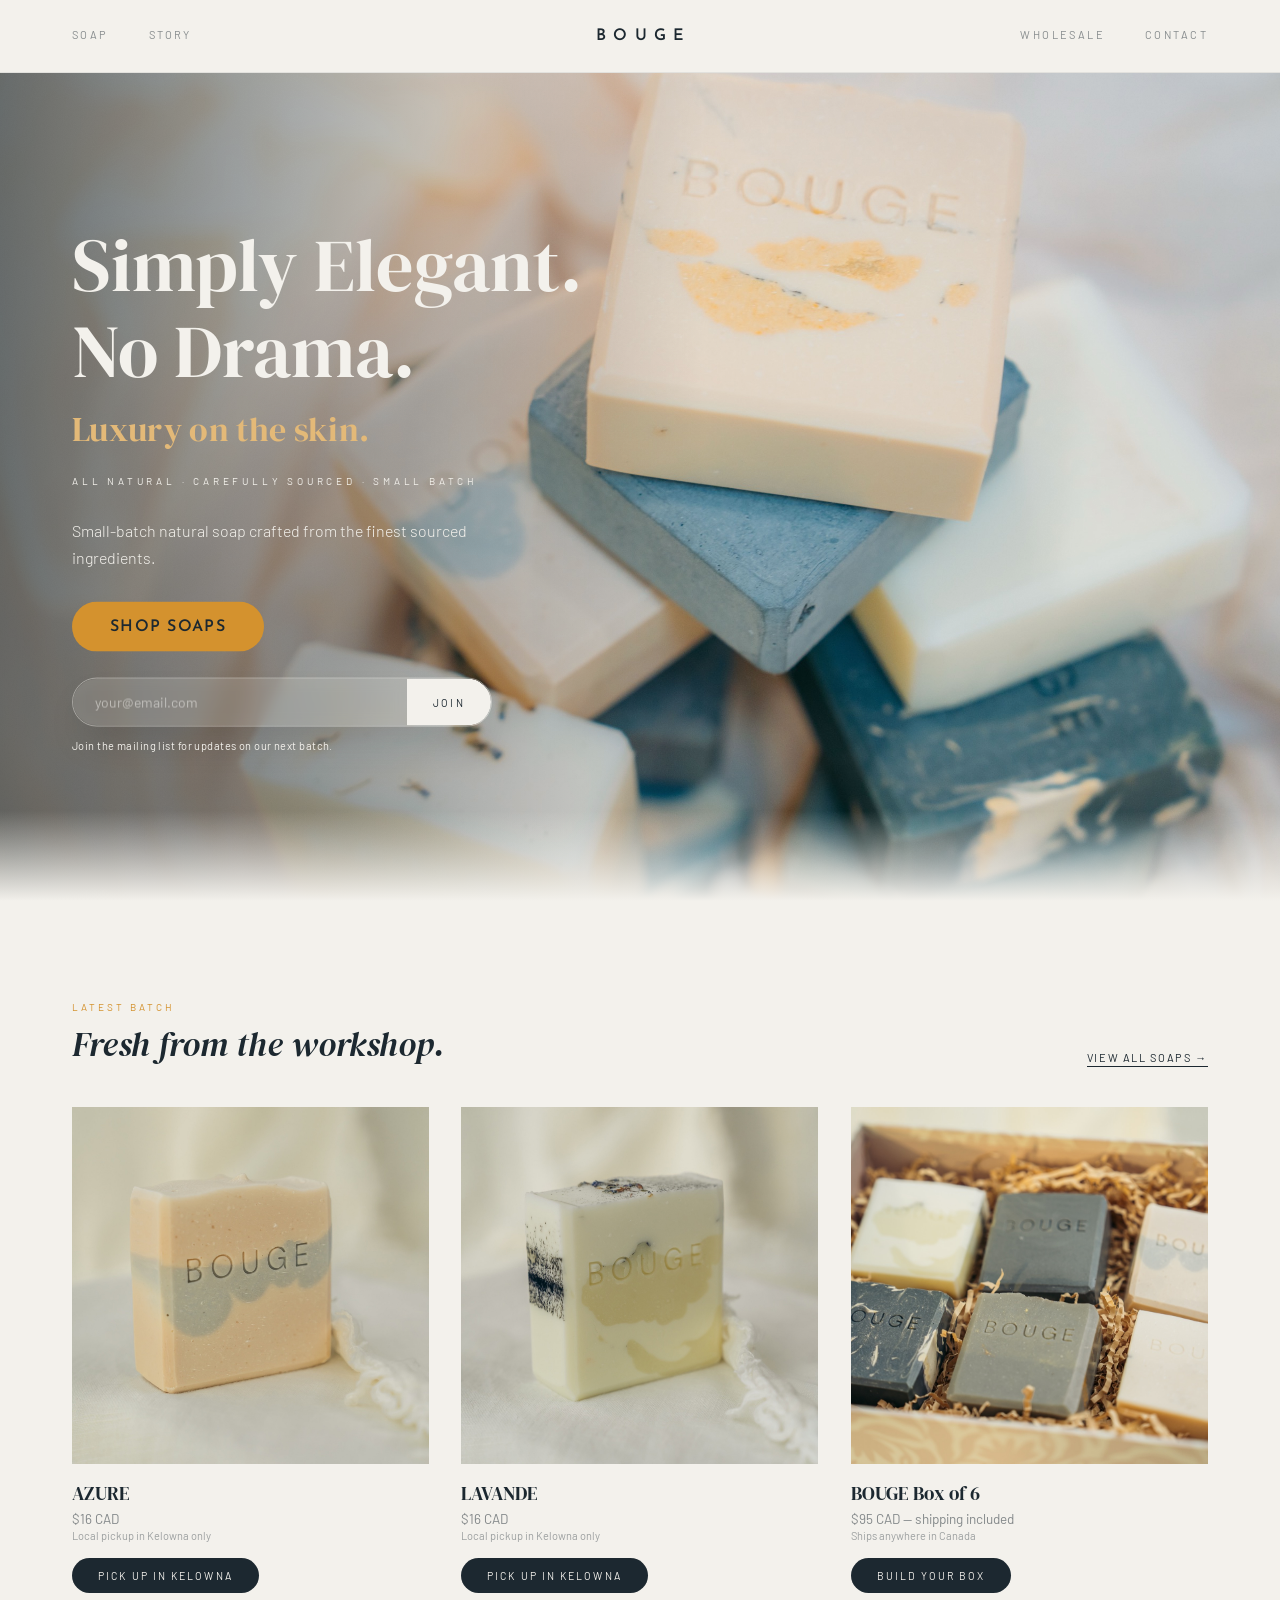
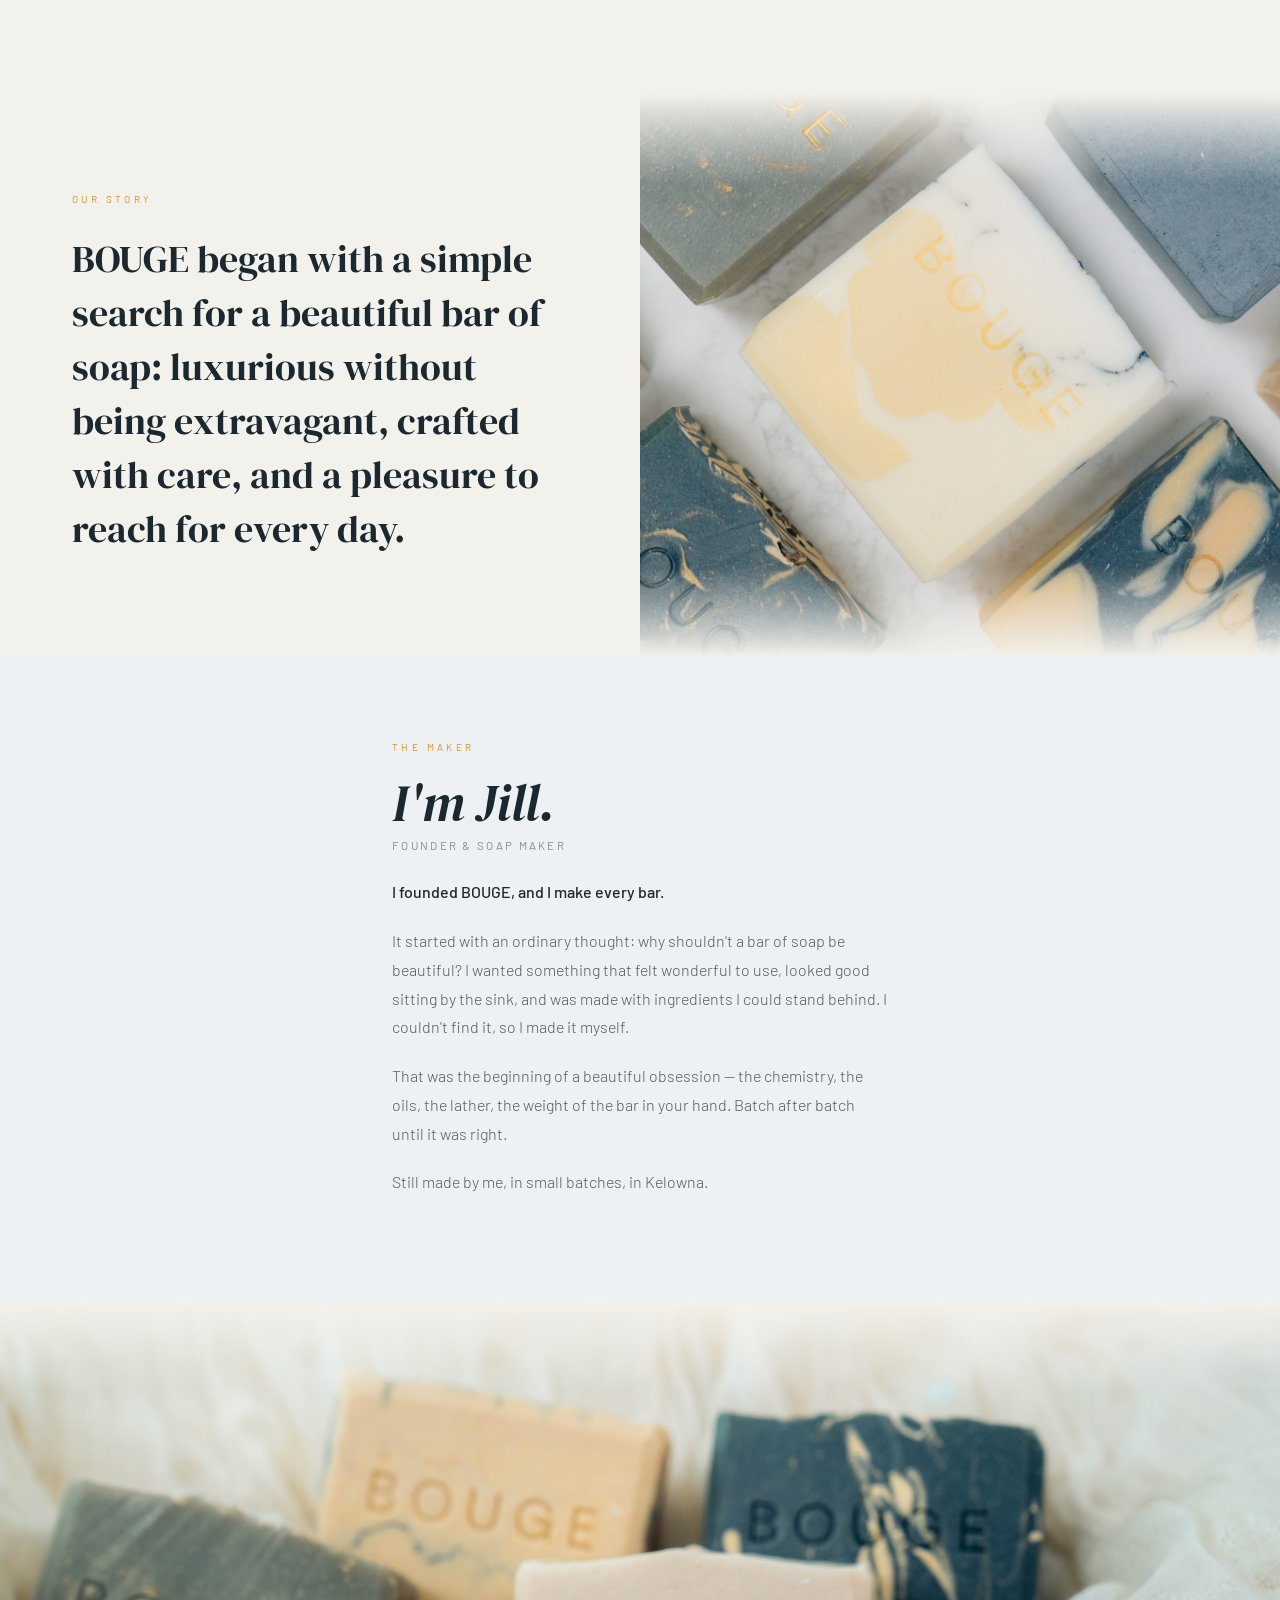
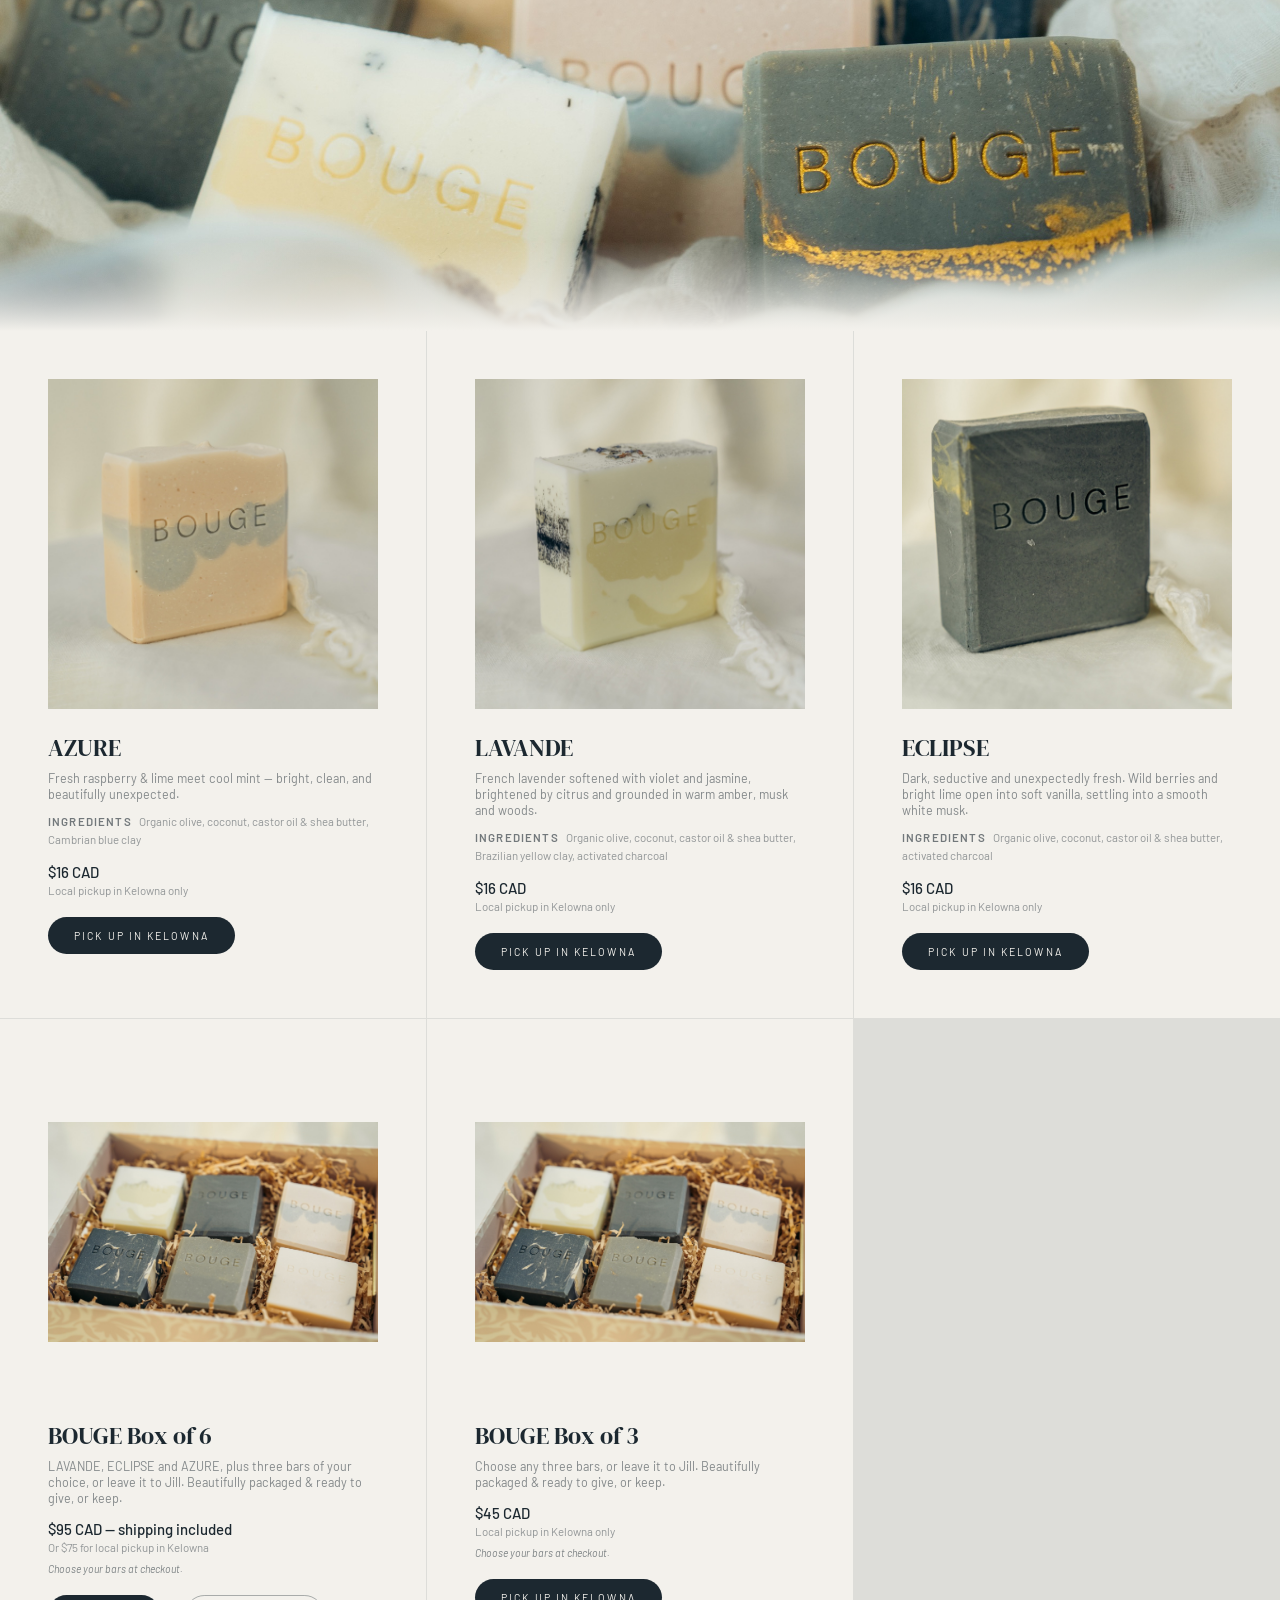
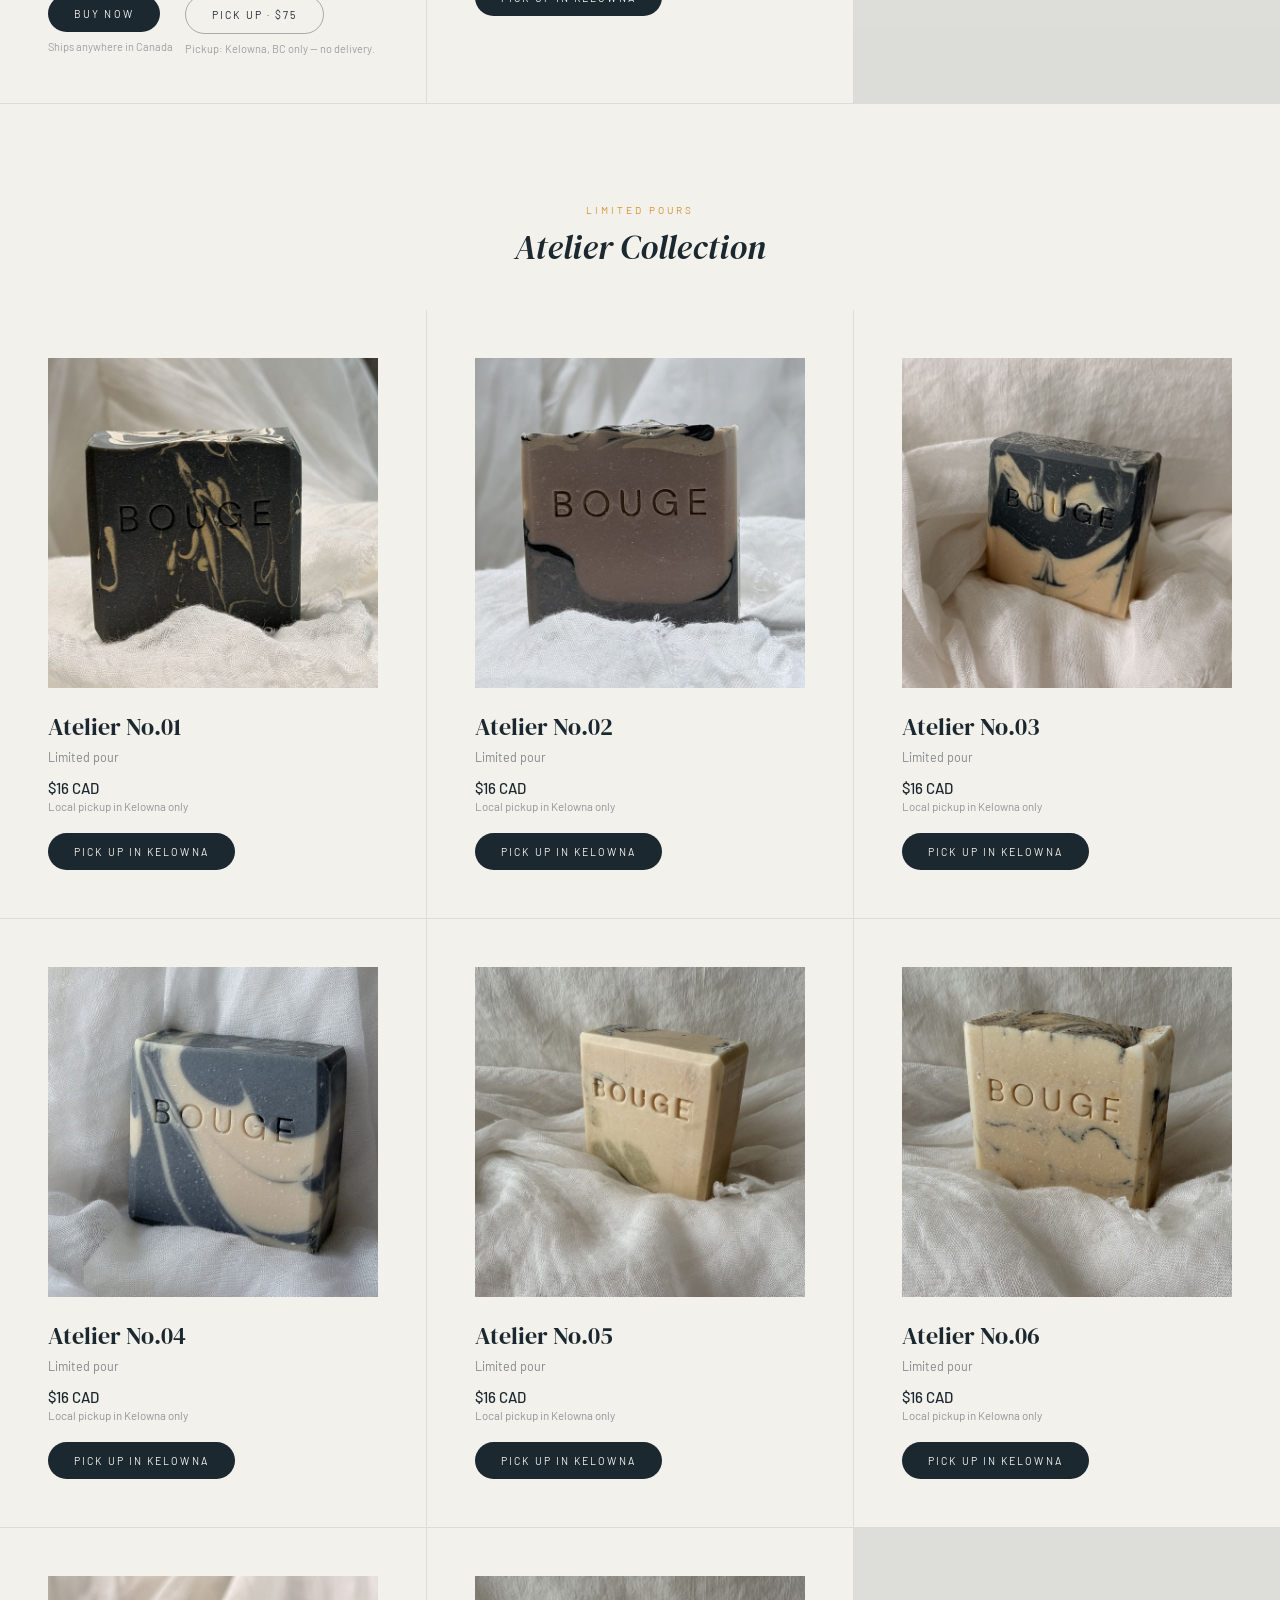
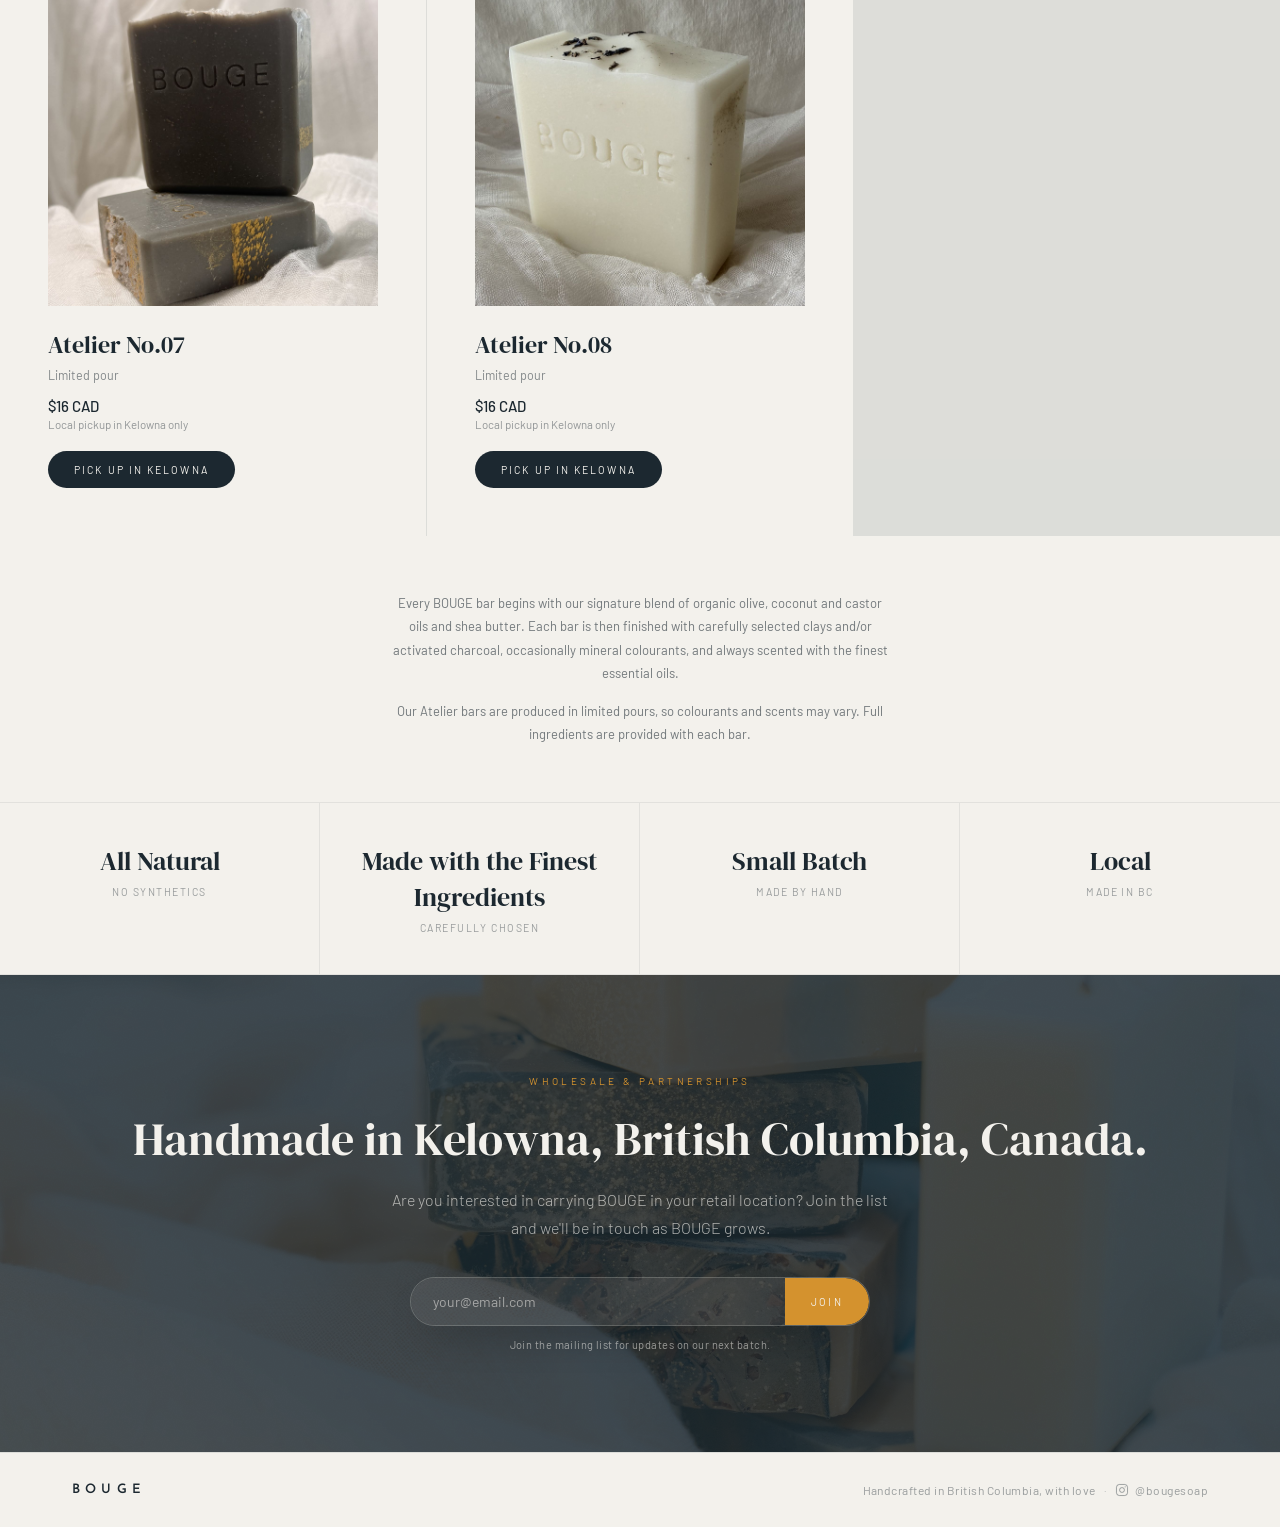
==== index.html @ 7d2962fa "Jill's founder story rewrite and Our story opener trim Founder section uses Jill's shorter copy with" ====
<!DOCTYPE html>
<html lang="en">
<head>
<meta charset="UTF-8">
<meta name="viewport" content="width=device-width, initial-scale=1">

<!-- Google tag (gtag.js) -->
<script async src="https://www.googletagmanager.com/gtag/js?id=G-2FXX45VFE0"></script>
<script>
  window.dataLayer = window.dataLayer || [];
  function gtag(){dataLayer.push(arguments);}
  gtag('js', new Date());

  gtag('config', 'G-2FXX45VFE0');
</script>

<title>BOUGE — Simply Elegant. No Drama.</title>
<meta name="description" content="Luxury on the skin. Small-batch natural soap crafted from the finest sourced ingredients.">

<meta property="og:type" content="website">
<meta property="og:site_name" content="BOUGE">
<meta property="og:url" content="https://bouge.xyz/">
<meta property="og:title" content="BOUGE — Simply Elegant. No Drama.">
<meta property="og:description" content="Luxury on the skin. Small-batch natural soap crafted from the finest sourced ingredients.">
<meta property="og:image" content="https://bouge.xyz/assets/images/hero.jpg">

<meta name="twitter:card" content="summary_large_image">
<meta name="twitter:title" content="BOUGE — Simply Elegant. No Drama.">
<meta name="twitter:description" content="Luxury on the skin. Small-batch natural soap crafted from the finest sourced ingredients.">
<meta name="twitter:image" content="https://bouge.xyz/assets/images/hero.jpg">

<link rel="preconnect" href="https://fonts.googleapis.com">
<link rel="preconnect" href="https://fonts.gstatic.com" crossorigin>
<link href="https://fonts.googleapis.com/css2?family=Josefin+Sans:wght@300;400;600&family=DM+Serif+Display:ital@0;1&family=Barlow:wght@300;400;500;600&display=swap" rel="stylesheet">

<link rel="stylesheet" href="styles/style.css">
</head>
<body>

<!-- In-app browser notice (Instagram/Facebook) — shown via JS only when detected -->
<div class="iab-banner" id="iabBanner" hidden>
  <p class="iab-banner__text">Heads up — tap <strong>&bull;&bull;&bull;</strong> above and choose <strong>"Open in Browser"</strong> for the smoothest experience.</p>
  <button class="iab-banner__dismiss" id="iabBannerDismiss" aria-label="Dismiss">&times;</button>
</div>

<!-- NAV -->
<nav class="nav">
  <div class="nav__links nav__links--left">
    <a href="#soap">Soap</a>
    <a href="#story">Story</a>
  </div>
  <div class="nav__wordmark">BOUGE</div>
  <div class="nav__links nav__links--right">
    <a href="#wholesale">Wholesale</a>
    <a href="#contact">Contact</a>
  </div>
</nav>

<!-- HERO -->
<div class="hero fade-edge fade-edge--bottom">
  <img class="hero__img" src="assets/images/hero.jpg" alt="BOUGE soaps arranged on white fabric">
  <div class="hero__overlay"></div>
  <div class="hero__content">
    <h1 class="hero__headline">Simply Elegant.<br>No Drama.</h1>
    <div class="hero__tagline">Luxury on the skin.</div>
    <div class="hero__label">All natural &middot; Carefully sourced &middot; Small batch</div>
    <p class="hero__body">Small-batch natural soap crafted from the finest sourced ingredients.</p>

    <a class="hero__buy" href="#soap">Shop Soaps</a>

    <form class="signup-form" novalidate>
      <input class="signup-form__input" type="email" name="email" placeholder="your@email.com" required aria-label="Email address">
      <input class="signup-form__hp" type="text" name="website" tabindex="-1" autocomplete="off" aria-hidden="true">
      <button class="signup-form__button" type="submit">Join</button>
    </form>
    <div class="signup-form__note">Join the mailing list for updates on our next batch.</div>
    <div class="signup-form__error">Something went wrong — please try again.</div>
  </div>
</div>

<!-- LATEST BATCH — conversion-focused teaser right after the hero: AZURE, LAVANDE, and the box, one-click buy, links to the full grid below for anyone browsing before buying. -->
<div class="latest-batch">
  <div class="latest-batch__header reveal">
    <div>
      <div class="latest-batch__label">Latest batch</div>
      <h2 class="latest-batch__heading">Fresh from the workshop.</h2>
    </div>
    <a class="latest-batch__view-all" href="#soap">View all soaps &rarr;</a>
  </div>
  <div class="latest-batch__grid">
    <div class="latest-batch__card reveal">
      <img class="latest-batch__img" src="assets/images/product-azure.jpg" alt="BOUGE AZURE soap bar, peach tone with a grey wave detail">
      <div class="latest-batch__name">AZURE</div>
      <div class="latest-batch__price">$16 CAD</div>
      <div class="latest-batch__shipping-note">Local pickup in Kelowna only</div>
      <div class="latest-batch__actions">
        <div class="latest-batch__action-col">
          <a class="latest-batch__buy" href="https://buy.stripe.com/14AfZi8QMbPQ9flfAm1RC0b">Pick Up in Kelowna</a>
        </div>
      </div>
    </div>
    <div class="latest-batch__card reveal reveal--delay-1">
      <img class="latest-batch__img" src="assets/images/product-lavande.jpg" alt="BOUGE LAVANDE soap bar, ivory with dried lavender detail">
      <div class="latest-batch__name">LAVANDE</div>
      <div class="latest-batch__price">$16 CAD</div>
      <div class="latest-batch__shipping-note">Local pickup in Kelowna only</div>
      <div class="latest-batch__actions">
        <div class="latest-batch__action-col">
          <a class="latest-batch__buy" href="https://buy.stripe.com/dRm5kEd728DE9fl1Jw1RC0c">Pick Up in Kelowna</a>
        </div>
      </div>
    </div>
    <div class="latest-batch__card reveal reveal--delay-2">
      <img class="latest-batch__img" src="assets/images/product-bulk-box.jpg" alt="Box of six BOUGE soap bars, packed in kraft paper filler">
      <div class="latest-batch__name">BOUGE Box of 6</div>
      <div class="latest-batch__price">$95 CAD &mdash; shipping included</div>
      <div class="latest-batch__shipping-note">Ships anywhere in Canada</div>
      <a class="latest-batch__buy" href="#bouge-box">Build Your Box</a>
    </div>
  </div>
</div>

<!-- STORY QUOTE -->
<div class="story" id="story">
  <div class="story__text reveal">
    <div class="story__label">Our story</div>
    <p class="story__quote">BOUGE began with a simple search for a beautiful bar of soap: luxurious without being extravagant, crafted with care, and a pleasure to reach for every day.</p>
  </div>
  <div class="story__media reveal reveal--delay-1 fade-edge fade-edge--top fade-edge--bottom">
    <img src="assets/images/story.jpg" alt="BOUGE soaps">
  </div>
</div>

<!-- FOUNDER SECTION -->
<div class="founder">
  <!-- Photo/video column intentionally removed until Jill's portrait is ready — see CLAUDE.md "Founder section" note before re-adding .founder__media -->
  <div class="founder__text reveal">
    <div class="founder__label">The maker</div>
    <h2 class="founder__heading">I'm Jill.</h2>
    <div class="founder__subtitle">Founder &amp; soap maker</div>
    <p class="founder__paragraph founder__paragraph--lead">I founded BOUGE, and I make every bar.</p>
    <p class="founder__paragraph">It started with an ordinary thought: why shouldn't a bar of soap be beautiful? I wanted something that felt wonderful to use, looked good sitting by the sink, and was made with ingredients I could stand behind. I couldn't find it, so I made it myself.</p>
    <p class="founder__paragraph">That was the beginning of a beautiful obsession &mdash; the chemistry, the oils, the lather, the weight of the bar in your hand. Batch after batch until it was right.</p>
    <p class="founder__paragraph">Still made by me, in small batches, in Kelowna.</p>
  </div>
</div>

<!-- IMAGE BREAK -->
<div class="image-break reveal fade-edge fade-edge--top fade-edge--bottom">
  <img src="assets/images/image-break.jpg" alt="BOUGE soap stack">
</div>

<!-- PRODUCT GRID — live, real Stripe Payment Links wired to every Buy Now button. AZURE, LAVANDE, ECLIPSE, and BOUGE Boxes (3-pack/6-pack). See CLAUDE.md for Stripe object IDs and full history. -->
<div class="products" id="soap">

  <!-- AZURE — peach/tan bar with grey wave detail, real name + description from Jill. -->
  <div class="product-card reveal">
    <div class="product-card__media">
      <img class="product-card__img" src="assets/images/product-azure.jpg" alt="BOUGE AZURE soap bar, peach tone with a grey wave detail">
    </div>
    <div class="product-card__name">AZURE</div>
    <div class="product-card__subtitle">Fresh raspberry &amp; lime meet cool mint &mdash; bright, clean, and beautifully unexpected.</div>
    <div class="product-card__ingredients"><span class="product-card__ingredients-label">Ingredients</span> Organic olive, coconut, castor oil &amp; shea butter, Cambrian blue clay</div>
    <div class="product-card__price">$16 CAD</div>
    <div class="product-card__shipping-note">Local pickup in Kelowna only</div>
    <div class="product-card__actions">
      <div class="product-card__action-col">
        <a class="product-card__buy" href="https://buy.stripe.com/14AfZi8QMbPQ9flfAm1RC0b">Pick Up in Kelowna</a>
      </div>
    </div>
  </div>

  <!-- LAVANDE — ivory bar with dried lavender top, real name + description from Jill. -->
  <div class="product-card reveal reveal--delay-3">
    <div class="product-card__media">
      <img class="product-card__img" src="assets/images/product-lavande.jpg" alt="BOUGE LAVANDE soap bar, ivory with dried lavender detail">
    </div>
    <div class="product-card__name">LAVANDE</div>
    <div class="product-card__subtitle">French lavender softened with violet and jasmine, brightened by citrus and grounded in warm amber, musk and woods.</div>
    <div class="product-card__ingredients"><span class="product-card__ingredients-label">Ingredients</span> Organic olive, coconut, castor oil &amp; shea butter, Brazilian yellow clay, activated charcoal</div>
    <div class="product-card__price">$16 CAD</div>
    <div class="product-card__shipping-note">Local pickup in Kelowna only</div>
    <div class="product-card__actions">
      <div class="product-card__action-col">
        <a class="product-card__buy" href="https://buy.stripe.com/dRm5kEd728DE9fl1Jw1RC0c">Pick Up in Kelowna</a>
      </div>
    </div>
  </div>

  <!-- ECLIPSE — dark charcoal bar with gold detail, real name + description from Jill. -->
  <div class="product-card reveal">
    <div class="product-card__media">
      <img class="product-card__img" src="assets/images/product-eclipse.jpg" alt="BOUGE ECLIPSE soap bar, dark charcoal with gold detail">
    </div>
    <div class="product-card__name">ECLIPSE</div>
    <div class="product-card__subtitle">Dark, seductive and unexpectedly fresh. Wild berries and bright lime open into soft vanilla, settling into a smooth white musk.</div>
    <div class="product-card__ingredients"><span class="product-card__ingredients-label">Ingredients</span> Organic olive, coconut, castor oil &amp; shea butter, activated charcoal</div>
    <div class="product-card__price">$16 CAD</div>
    <div class="product-card__shipping-note">Local pickup in Kelowna only</div>
    <div class="product-card__actions">
      <div class="product-card__action-col">
        <a class="product-card__buy" href="https://buy.stripe.com/7sYfZi6IE7zA2QXfAm1RC0d">Pick Up in Kelowna</a>
      </div>
    </div>
  </div>

  <!-- BOUGE BOX OF 6 — the only shipped product. $95 shipping included / $75 Kelowna pickup. LAVANDE, ECLIPSE, AZURE fixed; buyer picks 3 more (or "Jill's choice") via dropdowns on the Stripe checkout page. -->
  <div class="product-card product-card--bulk reveal" id="bouge-box">
    <div class="product-card__media">
      <img class="product-card__img" src="assets/images/product-bulk-box.jpg" alt="Box of six BOUGE soap bars, packed in kraft paper filler">
    </div>
    <div class="product-card__name">BOUGE Box of 6</div>
    <div class="product-card__subtitle">LAVANDE, ECLIPSE and AZURE, plus three bars of your choice, or leave it to Jill. Beautifully packaged &amp; ready to give, or keep.</div>
    <div class="product-card__price">$95 CAD &mdash; shipping included</div>
    <div class="product-card__shipping-note">Or $75 for local pickup in Kelowna</div>
    <div class="product-card__choose-note">Choose your bars at checkout.</div>
    <div class="product-card__actions">
      <div class="product-card__action-col">
        <a class="product-card__buy" href="https://buy.stripe.com/dRm5kEd72f223V1dse1RC0w" target="_blank" rel="noopener">Buy Now</a>
        <div class="product-card__action-note">Ships anywhere in Canada</div>
      </div>
      <div class="product-card__action-col">
        <a class="product-card__buy product-card__buy--pickup" href="https://buy.stripe.com/7sYbJ29UQbPQ1MT5ZM1RC0x" target="_blank" rel="noopener">Pick Up &middot; $75</a>
        <div class="product-card__action-note">Pickup: Kelowna, BC only — no delivery.</div>
      </div>
    </div>
  </div>

  <!-- BOUGE BOX OF 3 — Kelowna pickup only, $45. Buyer picks 3 bars (or "Jill's choice") on the Stripe checkout page. -->
  <div class="product-card product-card--bulk reveal reveal--delay-3">
    <div class="product-card__media">
      <img class="product-card__img" src="assets/images/product-bulk-box.jpg" alt="BOUGE soap bars packed in a gift box with kraft paper filler">
    </div>
    <div class="product-card__name">BOUGE Box of 3</div>
    <div class="product-card__subtitle">Choose any three bars, or leave it to Jill. Beautifully packaged &amp; ready to give, or keep.</div>
    <div class="product-card__price">$45 CAD</div>
    <div class="product-card__shipping-note">Local pickup in Kelowna only</div>
    <div class="product-card__choose-note">Choose your bars at checkout.</div>
    <div class="product-card__actions">
      <div class="product-card__action-col">
        <a class="product-card__buy" href="https://buy.stripe.com/8x27sM3ws8DEcrx87U1RC0y" target="_blank" rel="noopener">Pick Up in Kelowna</a>
      </div>
    </div>
  </div>

</div>

<!-- ATELIER COLLECTION — limited-pour bars, own section below the core soaps. Photos from Jill (iPhone HEIC), cropped/warmed to match core product shots. -->
<div class="atelier" id="atelier">
  <div class="atelier__header reveal">
    <div class="atelier__label">Limited pours</div>
    <h2 class="atelier__heading">Atelier Collection</h2>
  </div>
</div>
<div class="products products--atelier">
  <!-- ATELIER No.01 — photo IMG_8102 from Jill. Live Stripe Payment Links (see CLAUDE.md for IDs). -->
  <div class="product-card reveal">
    <div class="product-card__media">
      <img class="product-card__img" src="assets/images/product-atelier-01.jpg" alt="BOUGE Atelier No.01 soap, charcoal bar with gold and cream swirls" loading="lazy">
    </div>
    <div class="product-card__name">Atelier No.01</div>
    <div class="product-card__subtitle">Limited pour</div>
    <div class="product-card__price">$16 CAD</div>
    <div class="product-card__shipping-note">Local pickup in Kelowna only</div>
    <div class="product-card__actions">
      <div class="product-card__action-col">
        <a class="product-card__buy" href="https://buy.stripe.com/14A8wQaYUcTU77d87U1RC0h">Pick Up in Kelowna</a>
      </div>
    </div>
  </div>
  <!-- ATELIER No.02 — photo IMG_8111 from Jill. Live Stripe Payment Links (see CLAUDE.md for IDs). -->
  <div class="product-card reveal reveal--delay-3">
    <div class="product-card__media">
      <img class="product-card__img" src="assets/images/product-atelier-02.jpg" alt="BOUGE Atelier No.02 soap, taupe bar layered over charcoal" loading="lazy">
    </div>
    <div class="product-card__name">Atelier No.02</div>
    <div class="product-card__subtitle">Limited pour</div>
    <div class="product-card__price">$16 CAD</div>
    <div class="product-card__shipping-note">Local pickup in Kelowna only</div>
    <div class="product-card__actions">
      <div class="product-card__action-col">
        <a class="product-card__buy" href="https://buy.stripe.com/5kQ4gA2so8DEajpcoa1RC0j">Pick Up in Kelowna</a>
      </div>
    </div>
  </div>

  <!-- ATELIER No.03 — photo IMG_8184 from Jill. Live Stripe Payment Links (see CLAUDE.md for IDs). -->
  <div class="product-card reveal">
    <div class="product-card__media">
      <img class="product-card__img" src="assets/images/product-atelier-03.jpg" alt="BOUGE Atelier No.03 soap, charcoal and peach swirled bar" loading="lazy">
    </div>
    <div class="product-card__name">Atelier No.03</div>
    <div class="product-card__subtitle">Limited pour</div>
    <div class="product-card__price">$16 CAD</div>
    <div class="product-card__shipping-note">Local pickup in Kelowna only</div>
    <div class="product-card__actions">
      <div class="product-card__action-col">
        <a class="product-card__buy" href="https://buy.stripe.com/eVq7sM3wsf226390Fs1RC0l">Pick Up in Kelowna</a>
      </div>
    </div>
  </div>
  <!-- ATELIER No.04 — photo IMG_8186 from Jill. Live Stripe Payment Links (see CLAUDE.md for IDs). -->
  <div class="product-card reveal reveal--delay-3">
    <div class="product-card__media">
      <img class="product-card__img" src="assets/images/product-atelier-04.jpg" alt="BOUGE Atelier No.04 soap, charcoal and cream swirled bar" loading="lazy">
    </div>
    <div class="product-card__name">Atelier No.04</div>
    <div class="product-card__subtitle">Limited pour</div>
    <div class="product-card__price">$16 CAD</div>
    <div class="product-card__shipping-note">Local pickup in Kelowna only</div>
    <div class="product-card__actions">
      <div class="product-card__action-col">
        <a class="product-card__buy" href="https://buy.stripe.com/eVqcN6c2YbPQ1MT87U1RC0n">Pick Up in Kelowna</a>
      </div>
    </div>
  </div>

  <!-- ATELIER No.05 — photo IMG_8182 from Jill. Live Stripe Payment Links (see CLAUDE.md for IDs). -->
  <div class="product-card reveal">
    <div class="product-card__media">
      <img class="product-card__img" src="assets/images/product-atelier-05.jpg" alt="BOUGE Atelier No.05 soap, blush bar with sage clay detail" loading="lazy">
    </div>
    <div class="product-card__name">Atelier No.05</div>
    <div class="product-card__subtitle">Limited pour</div>
    <div class="product-card__price">$16 CAD</div>
    <div class="product-card__shipping-note">Local pickup in Kelowna only</div>
    <div class="product-card__actions">
      <div class="product-card__action-col">
        <a class="product-card__buy" href="https://buy.stripe.com/00w4gA7MIg669fl1Jw1RC0p">Pick Up in Kelowna</a>
      </div>
    </div>
  </div>
  <!-- ATELIER No.06 — photo IMG_8178 from Jill. Live Stripe Payment Links (see CLAUDE.md for IDs). -->
  <div class="product-card reveal reveal--delay-3">
    <div class="product-card__media">
      <img class="product-card__img" src="assets/images/product-atelier-06.jpg" alt="BOUGE Atelier No.06 soap, cream bar with charcoal veining" loading="lazy">
    </div>
    <div class="product-card__name">Atelier No.06</div>
    <div class="product-card__subtitle">Limited pour</div>
    <div class="product-card__price">$16 CAD</div>
    <div class="product-card__shipping-note">Local pickup in Kelowna only</div>
    <div class="product-card__actions">
      <div class="product-card__action-col">
        <a class="product-card__buy" href="https://buy.stripe.com/aFa5kE9UQaLM0IP1Jw1RC0r">Pick Up in Kelowna</a>
      </div>
    </div>
  </div>
  <!-- ATELIER No.07 — photo IMG_8128 from Jill. Live Stripe Payment Links (see CLAUDE.md for IDs). -->
  <div class="product-card reveal">
    <div class="product-card__media">
      <img class="product-card__img" src="assets/images/product-atelier-07.jpg" alt="BOUGE Atelier No.07 soap, slate grey bar stacked on a grey bar with gold detail" loading="lazy">
    </div>
    <div class="product-card__name">Atelier No.07</div>
    <div class="product-card__subtitle">Limited pour</div>
    <div class="product-card__price">$16 CAD</div>
    <div class="product-card__shipping-note">Local pickup in Kelowna only</div>
    <div class="product-card__actions">
      <div class="product-card__action-col">
        <a class="product-card__buy" href="https://buy.stripe.com/aFaaEYaYUf22dvB1Jw1RC0t">Pick Up in Kelowna</a>
      </div>
    </div>
  </div>
  <!-- ATELIER No.08 — photo IMG_8175 from Jill. Live Stripe Payment Links (see CLAUDE.md for IDs). -->
  <div class="product-card reveal reveal--delay-3">
    <div class="product-card__media">
      <img class="product-card__img" src="assets/images/product-atelier-08.jpg" alt="BOUGE Atelier No.08 soap, ivory bar topped with dried botanicals" loading="lazy">
    </div>
    <div class="product-card__name">Atelier No.08</div>
    <div class="product-card__subtitle">Limited pour</div>
    <div class="product-card__price">$16 CAD</div>
    <div class="product-card__shipping-note">Local pickup in Kelowna only</div>
    <div class="product-card__actions">
      <div class="product-card__action-col">
        <a class="product-card__buy" href="https://buy.stripe.com/00waEY8QMcTU4Z587U1RC0v">Pick Up in Kelowna</a>
      </div>
    </div>
  </div>

</div>

<!-- INGREDIENTS BLURB — Jill's copy, applies to all bars (core + Atelier). -->
<div class="soap-note reveal">
  <p class="soap-note__text">Every BOUGE bar begins with our signature blend of organic olive, coconut and castor oils and shea butter. Each bar is then finished with carefully selected clays and/or activated charcoal, occasionally mineral colourants, and always scented with the finest essential oils.</p>
  <p class="soap-note__text">Our Atelier bars are produced in limited pours, so colourants and scents may vary. Full ingredients are provided with each bar.</p>
</div>

<!-- VALUES ROW -->
<div class="values">
  <div class="value-cell reveal">
    <div class="value-cell__name">All Natural</div>
    <div class="value-cell__sub">No synthetics</div>
  </div>
  <div class="value-cell reveal reveal--delay-1">
    <div class="value-cell__name">Made with the Finest Ingredients</div>
    <div class="value-cell__sub">Carefully chosen</div>
  </div>
  <div class="value-cell reveal reveal--delay-2">
    <div class="value-cell__name">Small Batch</div>
    <div class="value-cell__sub">Made by hand</div>
  </div>
  <div class="value-cell reveal reveal--delay-3">
    <div class="value-cell__name">Local</div>
    <div class="value-cell__sub">Made in BC</div>
  </div>
</div>

<!-- WHOLESALE + EMAIL CTA -->
<div class="cta" id="wholesale">
  <img class="cta__bg" src="assets/images/wholesale-bg.jpg" alt="BOUGE soaps">
  <div class="cta__overlay"></div>
  <div class="cta__inner reveal">
    <div class="cta__label">Wholesale &amp; partnerships</div>
    <h2 class="cta__heading">Handmade in Kelowna, British Columbia, Canada.</h2>
    <p class="cta__body">Are you interested in carrying BOUGE in your retail location? Join the list and we'll be in touch as BOUGE grows.</p>

    <form class="signup-form signup-form--cta" novalidate>
      <input class="signup-form__input" type="email" name="email" placeholder="your@email.com" required aria-label="Email address">
      <input class="signup-form__hp" type="text" name="website" tabindex="-1" autocomplete="off" aria-hidden="true">
      <button class="signup-form__button" type="submit">Join</button>
    </form>
    <div class="signup-form__note signup-form__note--center">Join the mailing list for updates on our next batch.</div>
    <div class="signup-form__error">Something went wrong — please try again.</div>
  </div>
</div>

<!-- FOOTER -->
<footer class="footer" id="contact">
  <span class="footer__wordmark">BOUGE</span>
  <div class="footer__meta">
    <span class="footer__note">Handcrafted in British Columbia, with love</span>
    <a class="footer__social" href="https://instagram.com/bougesoap" target="_blank" rel="noopener noreferrer" aria-label="BOUGE on Instagram">
      <svg viewBox="0 0 24 24" fill="none" stroke="currentColor" stroke-width="1.6" aria-hidden="true">
        <rect x="2.5" y="2.5" width="19" height="19" rx="5"/>
        <circle cx="12" cy="12" r="4.2"/>
        <circle cx="17.4" cy="6.6" r="0.9" fill="currentColor" stroke="none"/>
      </svg>
      @bougesoap
    </a>
  </div>
</footer>

<script src="scripts/main.js"></script>
</body>
</html>
---- styles/style.css ----
/* ==========================================================================
   BOUGE — design tokens
   ========================================================================== */
:root {
  --color-bg: #f3f1ec;
  --color-slate: #1c2830;
  --color-amber: #d4922e;
  --color-founder-bg: #edf1f3;
  --color-founder-placeholder: #d4dde3;
  --color-muted: rgba(28, 40, 48, 0.5);

  --font-wordmark: 'Josefin Sans', sans-serif;
  --font-display: 'DM Serif Display', serif;
  --font-body: 'Barlow', sans-serif;

  --space-page-x: clamp(20px, 6vw, 72px);
  --space-section-y: clamp(48px, 9vw, 100px);
  --radius-pill: 100px;

  --ease-elegant: cubic-bezier(0.16, 1, 0.3, 1);
  --ease-smooth: cubic-bezier(0.4, 0, 0.2, 1);
  --grain: url("[data-uri]");
}

/* ==========================================================================
   Reset / base
   ========================================================================== */
* {
  box-sizing: border-box;
}

html {
  -webkit-text-size-adjust: 100%;
}

body {
  margin: 0;
  background: var(--color-bg);
  font-family: var(--font-body), sans-serif;
  color: var(--color-slate);
  -webkit-font-smoothing: antialiased;
  overflow-x: hidden;
}

img {
  max-width: 100%;
  display: block;
}

a {
  color: inherit;
  text-decoration: none;
  transition: opacity 300ms var(--ease-smooth);
}

a:hover {
  opacity: 0.75;
}

input::placeholder {
  color: rgba(243, 241, 236, 0.55);
}

input:focus-visible,
button:focus-visible,
a:focus-visible {
  outline: none;
  box-shadow: 0 0 0 3px rgba(212, 146, 46, 0.35);
  border-radius: 2px;
}

button {
  font-family: var(--font-body), sans-serif;
  cursor: pointer;
}

/* ==========================================================================
   Utilities
   ========================================================================== */
.section-hidden {
  display: none !important;
}

/* ==========================================================================
   Motion — scroll reveal + reduced-motion guard
   ========================================================================== */
.reveal {
  opacity: 0;
  transform: translateY(28px);
  transition: opacity 900ms var(--ease-elegant), transform 900ms var(--ease-elegant);
  will-change: opacity, transform;
}

.reveal.is-visible {
  opacity: 1;
  transform: translateY(0);
}

.reveal--delay-1 { transition-delay: 90ms; }
.reveal--delay-2 { transition-delay: 180ms; }
.reveal--delay-3 { transition-delay: 270ms; }

@media (prefers-reduced-motion: reduce) {
  .reveal {
    opacity: 1;
    transform: none;
    transition: none;
  }
}

/* ==========================================================================
   Photo-edge fades — soften the seam where a full-bleed photo meets a
   flat-color section, without touching flat-color-to-flat-color seams
   (those stay sharp/architectural, matching the original brand mockup).
   ========================================================================== */
.fade-edge {
  position: relative;
}

.fade-edge::before,
.fade-edge::after {
  content: '';
  position: absolute;
  left: 0;
  right: 0;
  height: clamp(48px, 10vh, 130px);
  pointer-events: none;
}

.fade-edge--top::before {
  top: 0;
  background: linear-gradient(to bottom, var(--color-bg), transparent);
}

.fade-edge--bottom::after {
  bottom: 0;
  background: linear-gradient(to top, var(--color-bg), transparent);
}

/* ==========================================================================
   Nav
   ========================================================================== */
.iab-banner {
  display: flex;
  align-items: center;
  gap: 14px;
  padding: 11px var(--space-page-x);
  background: rgba(212, 146, 46, 0.1);
  border-bottom: 1px solid rgba(212, 146, 46, 0.22);
  font-size: 12px;
  line-height: 1.5;
  letter-spacing: 0.01em;
  color: var(--color-slate);
  animation: iab-banner-in 400ms var(--ease-smooth);
}

.iab-banner[hidden] {
  display: none;
}

.iab-banner__text {
  flex: 1;
  margin: 0;
}

.iab-banner__text strong {
  color: var(--color-amber);
  font-weight: 600;
}

.iab-banner__dismiss {
  flex-shrink: 0;
  width: 22px;
  height: 22px;
  display: flex;
  align-items: center;
  justify-content: center;
  border: none;
  background: none;
  padding: 0;
  color: var(--color-slate);
  opacity: 0.5;
  font-size: 18px;
  line-height: 1;
  cursor: pointer;
  transition: opacity 200ms var(--ease-smooth);
}

.iab-banner__dismiss:hover {
  opacity: 1;
}

@keyframes iab-banner-in {
  from { opacity: 0; transform: translateY(-6px); }
  to { opacity: 1; transform: translateY(0); }
}

.nav {
  display: flex;
  flex-wrap: wrap;
  align-items: center;
  justify-content: center;
  gap: 10px 28px;
  padding: 18px var(--space-page-x);
  border-bottom: 1px solid rgba(28, 40, 48, 0.08);
  position: sticky;
  top: 0;
  background: var(--color-bg);
  z-index: 100;
  text-align: center;
  box-shadow: 0 12px 24px -18px rgba(28, 40, 48, 0);
  transition: box-shadow 400ms var(--ease-smooth), border-color 400ms var(--ease-smooth);
}

.nav--scrolled {
  box-shadow: 0 12px 24px -14px rgba(28, 40, 48, 0.14);
  border-bottom-color: rgba(28, 40, 48, 0.12);
}

.nav__links {
  display: flex;
  gap: 22px;
  font-size: 10px;
  letter-spacing: 0.18em;
  text-transform: uppercase;
  color: var(--color-muted);
}

.nav__links a {
  position: relative;
  padding-bottom: 3px;
}

.nav__links a::after {
  content: '';
  position: absolute;
  left: 0;
  bottom: 0;
  width: 0;
  height: 1px;
  background: currentColor;
  transition: width 350ms var(--ease-elegant);
}

.nav__links a:hover {
  opacity: 1;
}

.nav__links a:hover::after {
  width: 100%;
}

.nav__wordmark {
  order: -1;
  width: 100%;
  font-family: var(--font-wordmark);
  font-weight: 600;
  font-size: 15px;
  letter-spacing: 0.44em;
  padding-left: 0.44em;
  text-align: center;
  transition: letter-spacing 500ms var(--ease-elegant);
}

.nav__wordmark:hover {
  letter-spacing: 0.52em;
}

@media (min-width: 720px) {
  .nav {
    flex-wrap: nowrap;
    justify-content: space-between;
    padding: 28px var(--space-page-x);
  }

  .nav__links {
    gap: 40px;
    font-size: 11px;
    letter-spacing: 0.22em;
    flex: 1;
  }

  .nav__links--right {
    justify-content: flex-end;
  }

  .nav__wordmark {
    order: 0;
    width: auto;
    font-size: 16px;
  }
}

/* ==========================================================================
   Hero
   ========================================================================== */
.hero {
  position: relative;
  overflow: hidden;
  height: 92vh;
  min-height: 560px;
}

.hero__img {
  width: 100%;
  height: 100%;
  object-fit: cover;
  object-position: 50% 30%;
}

.hero__overlay {
  position: absolute;
  inset: 0;
  background: linear-gradient(to right, rgba(28, 40, 48, 0.72) 0%, rgba(28, 40, 48, 0.28) 55%, rgba(28, 40, 48, 0.1) 100%);
}

.hero__overlay::after {
  content: '';
  position: absolute;
  inset: 0;
  background-image: var(--grain);
  mix-blend-mode: overlay;
  opacity: 0.5;
  pointer-events: none;
}

@media (min-width: 720px) {
  .hero__overlay {
    background: linear-gradient(to right, rgba(28, 40, 48, 0.68) 0%, rgba(28, 40, 48, 0) 55%);
  }
}

.hero__content {
  position: absolute;
  left: var(--space-page-x);
  right: var(--space-page-x);
  top: 50%;
  transform: translateY(-50%);
  color: var(--color-bg);
  max-width: 540px;
}

.hero__content > * {
  opacity: 0;
  transform: translateY(18px);
  transition: opacity 900ms var(--ease-elegant), transform 900ms var(--ease-elegant);
}

.hero__content.is-loaded > * {
  opacity: 1;
  transform: translateY(0);
}

.hero__content.is-loaded > *:nth-child(1) { transition-delay: 120ms; }
.hero__content.is-loaded > *:nth-child(2) { transition-delay: 240ms; }
.hero__content.is-loaded > *:nth-child(3) { transition-delay: 340ms; }
.hero__content.is-loaded > *:nth-child(4) { transition-delay: 420ms; }
.hero__content.is-loaded > *:nth-child(5) { transition-delay: 500ms; }
.hero__content.is-loaded > *:nth-child(6) { transition-delay: 580ms; }
.hero__content.is-loaded > *:nth-child(7) { transition-delay: 660ms; }
.hero__content.is-loaded > *:nth-child(8) { transition-delay: 740ms; }

@media (prefers-reduced-motion: reduce) {
  .hero__content > * {
    opacity: 1;
    transform: none;
    transition: none;
  }
}

.hero__headline {
  font-family: var(--font-display);
  font-weight: 400;
  font-size: clamp(36px, 9vw, 74px);
  line-height: 1.16;
  margin: 0 0 12px;
}

.hero__tagline {
  font-family: var(--font-display);
  font-weight: 400;
  font-size: clamp(20px, 5.5vw, 34px);
  line-height: 1.3;
  color: #e3b978;
  margin: 0 0 24px;
  letter-spacing: 0.01em;
}

.hero__label {
  font-size: 10px;
  letter-spacing: 0.38em;
  text-transform: uppercase;
  opacity: 0.7;
  margin-bottom: 30px;
}

.hero__body {
  font-size: 16px;
  line-height: 1.72;
  opacity: 0.85;
  margin: 0 0 30px;
  font-weight: 300;
  max-width: 400px;
}

.hero__buy {
  display: inline-block;
  padding: 17px 38px;
  background: var(--color-amber);
  color: var(--color-slate);
  border-radius: var(--radius-pill);
  text-decoration: none;
  font-family: var(--font-wordmark), sans-serif;
  font-size: 16px;
  font-weight: 600;
  letter-spacing: 0.08em;
  text-transform: uppercase;
  margin-bottom: 26px;
  transition: background 300ms var(--ease-smooth), transform 250ms var(--ease-smooth), box-shadow 300ms var(--ease-smooth);
}

.hero__buy:hover {
  background: #e3b978;
  transform: translateY(-1px);
  box-shadow: 0 14px 28px -10px rgba(212, 146, 46, 0.5);
}

.hero__content .signup-form {
  margin-top: 28px;
}

@media (min-width: 720px) {
  .hero__content .signup-form {
    margin-top: 0;
  }
}

/* ==========================================================================
   Signup form (shared: hero + wholesale CTA)
   ========================================================================== */
.signup-form {
  display: flex;
  gap: 0;
  max-width: 420px;
  border: 1px solid rgba(243, 241, 236, 0.42);
  overflow: hidden;
  border-radius: var(--radius-pill);
  box-shadow: 0 20px 40px -18px rgba(0, 0, 0, 0.45);
  transition: box-shadow 400ms var(--ease-smooth), border-color 400ms var(--ease-smooth);
}

.signup-form:focus-within {
  border-color: rgba(243, 241, 236, 0.75);
  box-shadow: 0 24px 44px -16px rgba(0, 0, 0, 0.5);
}

.signup-form__input {
  flex: 1;
  min-width: 0;
  padding: 14px 18px;
  border: none;
  background: rgba(243, 241, 236, 0.12);
  -webkit-backdrop-filter: blur(6px);
  backdrop-filter: blur(6px);
  font-family: var(--font-body), sans-serif;
  font-size: 14px;
  color: var(--color-bg);
  border-radius: var(--radius-pill) 0 0 var(--radius-pill);
  -webkit-appearance: none;
  appearance: none;
}

.signup-form__input:focus-visible {
  box-shadow: none;
}

.signup-form__button {
  padding: 14px 20px;
  background: var(--color-bg);
  color: var(--color-slate);
  border: none;
  border-radius: 0 var(--radius-pill) var(--radius-pill) 0;
  font-family: var(--font-body), sans-serif;
  font-size: 10px;
  letter-spacing: 0.2em;
  text-transform: uppercase;
  white-space: nowrap;
  flex-shrink: 0;
  transition: background 300ms var(--ease-smooth), transform 250ms var(--ease-smooth), box-shadow 300ms var(--ease-smooth);
}

.signup-form__button:hover:not(:disabled) {
  background: #ffffff;
  transform: translateY(-1px);
  box-shadow: 0 10px 22px -8px rgba(0, 0, 0, 0.35);
}

.signup-form__button:active:not(:disabled) {
  transform: translateY(0);
}

.signup-form__button:disabled {
  opacity: 0.7;
  cursor: default;
}

.signup-form__hp {
  position: absolute;
  left: -9999px;
  width: 1px;
  height: 1px;
  opacity: 0;
  pointer-events: none;
}

@media (min-width: 720px) {
  .signup-form__input {
    padding: 15px 22px;
    font-size: 14px;
  }

  .signup-form__button {
    padding: 15px 26px;
    font-size: 10.5px;
    letter-spacing: 0.22em;
  }
}

.signup-form--cta {
  max-width: 460px;
  margin: 0 auto;
  border-color: rgba(243, 241, 236, 0.25);
}

.signup-form--cta .signup-form__input {
  background: rgba(243, 241, 236, 0.07);
}

.signup-form--cta .signup-form__button {
  background: var(--color-amber);
  color: var(--color-bg);
}

.signup-form--cta .signup-form__button:hover:not(:disabled) {
  background: #e0a24a;
}

.signup-form__note {
  font-size: 11px;
  opacity: 0.55;
  margin-top: 12px;
  letter-spacing: 0.04em;
  max-width: 420px;
}

.signup-form__note--center {
  margin-left: auto;
  margin-right: auto;
  text-align: center;
}

.signup-form__error {
  font-size: 11px;
  color: #e3b978;
  margin-top: 10px;
  display: none;
}

.signup-form__error.is-visible {
  display: block;
}

/* ==========================================================================
   Story quote
   ========================================================================== */
.story {
  display: grid;
  grid-template-columns: 1fr;
  align-items: center;
}

.story__text {
  padding: var(--space-section-y) var(--space-page-x);
}

.story__label {
  font-size: 10px;
  letter-spacing: 0.34em;
  text-transform: uppercase;
  color: var(--color-amber);
  margin-bottom: 22px;
}

.story__quote {
  font-family: var(--font-display);
  font-size: clamp(26px, 6vw, 38px);
  line-height: 1.42;
  margin: 0;
  font-weight: 400;
}

.story__media {
  overflow: hidden;
  height: 320px;
}

.story__media img {
  width: 100%;
  height: 100%;
  object-fit: cover;
  object-position: center;
}

@media (min-width: 900px) {
  .story {
    grid-template-columns: 1fr 1fr;
  }

  .story__media {
    height: 100%;
    min-height: 460px;
  }

  .story__label {
    margin-bottom: 28px;
  }
}

/* ==========================================================================
   Founder / Meet Jill
   ========================================================================== */
.founder {
  background: var(--color-founder-bg);
  color: var(--color-slate);
}

.founder__text {
  max-width: 640px;
  margin: 0 auto;
  padding: 56px var(--space-page-x);
  display: flex;
  flex-direction: column;
  justify-content: center;
}

.founder__label {
  font-size: 10px;
  letter-spacing: 0.34em;
  text-transform: uppercase;
  color: var(--color-amber);
  margin-bottom: 22px;
}

.founder__heading {
  font-family: var(--font-display);
  font-style: italic;
  font-weight: 400;
  font-size: clamp(34px, 8vw, 52px);
  line-height: 1.06;
  margin: 0 0 8px;
}

.founder__subtitle {
  font-size: 11.5px;
  letter-spacing: 0.2em;
  text-transform: uppercase;
  color: var(--color-muted);
  margin-bottom: 26px;
}

.founder__paragraph {
  font-size: 16px;
  line-height: 1.8;
  color: rgba(28, 40, 48, 0.74);
  margin: 0 0 20px;
  font-weight: 300;
}

.founder__paragraph--lead {
  font-weight: 500;
  color: var(--color-slate);
}

@media (min-width: 900px) {
  .founder__text {
    padding: 84px var(--space-page-x);
  }
}

/* ==========================================================================
   Image break
   ========================================================================== */
.image-break {
  height: 45vh;
  min-height: 280px;
  overflow: hidden;
}

.image-break img {
  width: 100%;
  height: 100%;
  object-fit: cover;
  object-position: 50% 40%;
}

@media (min-width: 900px) {
  .image-break {
    height: 70vh;
    min-height: 440px;
  }
}

/* ==========================================================================
   Latest batch (hero teaser)
   ========================================================================== */
.latest-batch {
  padding: var(--space-section-y) var(--space-page-x);
}

.latest-batch__header {
  display: flex;
  justify-content: space-between;
  align-items: flex-end;
  flex-wrap: wrap;
  gap: 16px;
  margin-bottom: 40px;
}

.latest-batch__label {
  font-size: 10px;
  letter-spacing: 0.3em;
  text-transform: uppercase;
  color: var(--color-amber);
}

.latest-batch__heading {
  font-family: var(--font-display);
  font-style: italic;
  font-weight: 400;
  font-size: clamp(26px, 4vw, 34px);
  margin: 8px 0 0;
}

.latest-batch__view-all {
  font-family: var(--font-body), sans-serif;
  font-size: 11px;
  letter-spacing: 0.15em;
  text-transform: uppercase;
  color: var(--color-slate);
  text-decoration: none;
  border-bottom: 1px solid currentColor;
  padding-bottom: 2px;
  white-space: nowrap;
}

.latest-batch__view-all:hover {
  color: var(--color-amber);
}

.latest-batch__grid {
  display: grid;
  grid-template-columns: 1fr;
  gap: 28px;
}

@media (min-width: 700px) {
  .latest-batch__grid {
    grid-template-columns: repeat(3, 1fr);
    gap: 32px;
  }
}

.latest-batch__img {
  width: 100%;
  aspect-ratio: 1;
  object-fit: cover;
  margin-bottom: 16px;
}

.latest-batch__name {
  font-family: var(--font-display);
  font-size: 19px;
}

.latest-batch__price {
  font-size: 13.5px;
  color: rgba(28, 40, 48, 0.52);
  margin: 4px 0 2px;
}

.latest-batch__shipping-note {
  font-size: 11px;
  color: rgba(28, 40, 48, 0.4);
  margin: 0 0 16px;
}

.latest-batch__buy {
  display: inline-block;
  padding: 11px 26px;
  background: var(--color-slate);
  color: var(--color-bg);
  border: none;
  border-radius: var(--radius-pill);
  text-decoration: none;
  font-family: var(--font-body), sans-serif;
  font-size: 10.5px;
  letter-spacing: 0.2em;
  text-transform: uppercase;
  transition: background 300ms var(--ease-smooth), transform 250ms var(--ease-smooth);
}

.latest-batch__buy:hover {
  background: var(--color-amber);
  transform: translateY(-1px);
}

.latest-batch__actions {
  display: flex;
  flex-wrap: wrap;
  align-items: flex-start;
  gap: 10px;
}

.latest-batch__action-col {
  display: flex;
  flex-direction: column;
  align-items: flex-start;
}

.latest-batch__buy--pickup {
  background: transparent;
  color: var(--color-slate);
  border: 1px solid rgba(28, 40, 48, 0.35);
}

.latest-batch__buy--pickup:hover {
  background: var(--color-slate);
  color: var(--color-bg);
}

.latest-batch__action-note {
  font-size: 10.5px;
  color: rgba(28, 40, 48, 0.4);
  margin-top: 8px;
}

/* ==========================================================================
   Product grid
   ========================================================================== */
.products {
  display: grid;
  grid-template-columns: 1fr;
  gap: 1px;
  background: rgba(28, 40, 48, 0.1);
}

.product-card {
  background: var(--color-bg);
  padding: 32px var(--space-page-x);
  position: relative;
  z-index: 1;
  transition: box-shadow 450ms var(--ease-smooth), transform 450ms var(--ease-smooth);
}

.product-card:hover {
  box-shadow: 0 30px 54px -20px rgba(28, 40, 48, 0.2);
  transform: translateY(-4px);
  z-index: 2;
}

.product-card__media {
  position: relative;
  overflow: hidden;
  margin-bottom: 22px;
}

.product-card__img {
  width: 100%;
  aspect-ratio: 1;
  object-fit: cover;
  margin-bottom: 0;
  transition: transform 800ms var(--ease-elegant), filter 400ms var(--ease-smooth), opacity 400ms var(--ease-smooth);
}

.product-card:hover .product-card__img {
  transform: scale(1.045);
}

@media (prefers-reduced-motion: reduce) {
  .product-card,
  .product-card__img {
    transition: none;
  }

  .product-card:hover {
    transform: none;
  }

  .product-card:hover .product-card__img {
    transform: none;
  }
}

.product-card__name {
  font-family: var(--font-display);
  font-size: 22px;
}

.product-card__subtitle {
  font-size: 12.5px;
  color: rgba(28, 40, 48, 0.52);
  margin-top: 6px;
}

.product-card__price {
  font-family: var(--font-body), sans-serif;
  font-size: 15px;
  font-weight: 500;
  color: var(--color-slate);
  margin-top: 14px;
}

.product-card__shipping-note {
  font-size: 11.5px;
  color: rgba(28, 40, 48, 0.45);
  margin-top: 2px;
}

.product-card__choose-note {
  font-size: 10.5px;
  font-style: italic;
  color: rgba(28, 40, 48, 0.55);
  margin-top: 8px;
}

.product-card__ingredients {
  font-size: 11.5px;
  line-height: 1.6;
  color: rgba(28, 40, 48, 0.45);
  margin-top: 10px;
}

.product-card__ingredients-label {
  text-transform: uppercase;
  letter-spacing: 0.1em;
  font-weight: 600;
  color: rgba(28, 40, 48, 0.6);
  margin-right: 5px;
}

.product-card__buy {
  display: inline-block;
  margin-top: 20px;
  padding: 12px 26px;
  background: var(--color-slate);
  color: var(--color-bg);
  border: none;
  border-radius: var(--radius-pill);
  font-family: var(--font-body), sans-serif;
  font-size: 10.5px;
  letter-spacing: 0.2em;
  text-transform: uppercase;
  transition: background 300ms var(--ease-smooth), transform 250ms var(--ease-smooth), box-shadow 300ms var(--ease-smooth);
}

.product-card__buy:hover {
  background: var(--color-amber);
  opacity: 1;
  transform: translateY(-1px);
  box-shadow: 0 12px 22px -8px rgba(212, 146, 46, 0.45);
}

.product-card__actions {
  display: flex;
  flex-wrap: wrap;
  align-items: flex-start;
  gap: 12px;
  margin-top: 20px;
}

.product-card__action-col {
  display: flex;
  flex-direction: column;
  align-items: flex-start;
}

.product-card__actions .product-card__buy {
  margin-top: 0;
}

.product-card__buy--pickup {
  background: transparent;
  color: var(--color-slate);
  border: 1px solid rgba(28, 40, 48, 0.35);
}

.product-card__buy--pickup:hover {
  background: var(--color-slate);
  color: var(--color-bg);
  box-shadow: none;
}

.product-card__action-note {
  font-size: 11px;
  color: rgba(28, 40, 48, 0.4);
  margin-top: 8px;
}

/* Not-yet-linkable state — real photo/card is finished, but no Stripe
   Payment Link exists yet. Distinct from the old `.products.coming-soon`
   teaser (that grayscaled the image too); here the photo stays full color,
   only the buy control is inert. Swap the `<span class="product-card__buy
   product-card__buy--disabled">` back to a real `<a href="STRIPE_LINK">`
   (drop the --disabled modifier) once a Payment Link exists. */
.product-card__buy--disabled {
  background: rgba(28, 40, 48, 0.12);
  color: rgba(28, 40, 48, 0.4);
  cursor: default;
  pointer-events: none;
}

.product-card__buy--disabled:hover {
  background: rgba(28, 40, 48, 0.12);
  transform: none;
  box-shadow: none;
}

.product-card__qty {
  display: block;
  margin-top: 18px;
}

.product-card__qty-label {
  display: block;
  font-size: 10.5px;
  letter-spacing: 0.15em;
  text-transform: uppercase;
  color: rgba(28, 40, 48, 0.52);
  margin-bottom: 6px;
}

.product-card__qty-select {
  width: 100%;
  max-width: 260px;
  padding: 12px 16px;
  background: var(--color-bg);
  border: 1px solid rgba(28, 40, 48, 0.2);
  border-radius: var(--radius-pill);
  font-family: var(--font-body), sans-serif;
  font-size: 13px;
  color: var(--color-slate);
}

.product-card__qty-select:disabled {
  opacity: 0.5;
  cursor: default;
}

.product-card--bulk .product-card__img {
  object-fit: contain;
  background: var(--color-bg);
}

@media (min-width: 700px) {
  .products {
    grid-template-columns: repeat(3, 1fr);
  }

  .product-card {
    padding: 48px;
  }

  .product-card__name {
    font-size: 24px;
  }
}

/* ==========================================================================
   Atelier Collection header + ingredients note (below product grids)
   ========================================================================== */
.atelier {
  padding: var(--space-section-y) var(--space-page-x) 40px;
  border-top: 1px solid rgba(28, 40, 48, 0.1);
  text-align: center;
}

.atelier__label {
  font-size: 10px;
  letter-spacing: 0.3em;
  text-transform: uppercase;
  color: var(--color-amber);
}

.atelier__heading {
  font-family: var(--font-display);
  font-style: italic;
  font-weight: 400;
  font-size: clamp(26px, 4vw, 34px);
  margin: 8px 0 0;
}

.soap-note {
  max-width: 640px;
  margin: 0 auto;
  padding: 56px var(--space-page-x);
  text-align: center;
}

.soap-note__text {
  font-size: 13px;
  line-height: 1.8;
  color: rgba(28, 40, 48, 0.6);
  margin: 0 0 14px;
}

.soap-note__text:last-child {
  margin-bottom: 0;
}

/* ==========================================================================
   Values strip
   ========================================================================== */
.values {
  display: grid;
  grid-template-columns: repeat(2, 1fr);
  border-top: 1px solid rgba(28, 40, 48, 0.08);
  border-bottom: 1px solid rgba(28, 40, 48, 0.08);
}

.value-cell {
  padding: 32px 16px;
  text-align: center;
  border-right: 1px solid rgba(28, 40, 48, 0.08);
  border-bottom: 1px solid rgba(28, 40, 48, 0.08);
}

.value-cell:nth-child(2n) {
  border-right: none;
}

.value-cell:nth-last-child(-n+2) {
  border-bottom: none;
}

.value-cell__name {
  font-family: var(--font-display);
  font-size: 22px;
  margin-bottom: 6px;
}

.value-cell__sub {
  font-size: 10px;
  letter-spacing: 0.12em;
  text-transform: uppercase;
  color: rgba(28, 40, 48, 0.42);
}

@media (min-width: 700px) {
  .values {
    grid-template-columns: repeat(4, 1fr);
  }

  .value-cell {
    padding: 40px 20px;
    border-bottom: none;
  }

  .value-cell:nth-child(2n) {
    border-right: 1px solid rgba(28, 40, 48, 0.08);
  }

  .value-cell:last-child {
    border-right: none;
  }

  .value-cell__name {
    font-size: 26px;
  }

  .value-cell__sub {
    font-size: 10.5px;
    letter-spacing: 0.14em;
  }
}

/* ==========================================================================
   Wholesale + email CTA
   ========================================================================== */
.cta {
  position: relative;
  overflow: hidden;
  padding: var(--space-section-y) var(--space-page-x);
  text-align: center;
  color: var(--color-bg);
}

.cta__bg {
  position: absolute;
  inset: 0;
  width: 100%;
  height: 100%;
  object-fit: cover;
  object-position: 50% 45%;
}

.cta__overlay {
  position: absolute;
  inset: 0;
  background: rgba(28, 40, 48, 0.82);
}

.cta__overlay::after {
  content: '';
  position: absolute;
  inset: 0;
  background-image: var(--grain);
  mix-blend-mode: overlay;
  opacity: 0.5;
  pointer-events: none;
}

.cta__inner {
  position: relative;
}

.cta__label {
  font-size: 10px;
  letter-spacing: 0.34em;
  text-transform: uppercase;
  color: var(--color-amber);
  margin-bottom: 20px;
}

.cta__heading {
  font-family: var(--font-display);
  font-weight: 400;
  font-size: clamp(28px, 7vw, 46px);
  margin: 0 0 16px;
}

.cta__body {
  font-size: 16px;
  line-height: 1.72;
  opacity: 0.68;
  max-width: 500px;
  margin: 0 auto 36px;
  font-weight: 300;
}

/* ==========================================================================
   Footer
   ========================================================================== */
.footer {
  padding: 30px var(--space-page-x);
  display: flex;
  flex-direction: column;
  gap: 10px;
  justify-content: space-between;
  align-items: center;
  text-align: center;
  border-top: 1px solid rgba(28, 40, 48, 0.1);
}

.footer__wordmark {
  font-family: var(--font-wordmark);
  font-weight: 600;
  font-size: 13px;
  letter-spacing: 0.4em;
}

.footer__note {
  font-size: 12px;
  color: rgba(28, 40, 48, 0.42);
  letter-spacing: 0.04em;
}

.footer__meta {
  display: flex;
  align-items: center;
  gap: 8px;
  flex-wrap: wrap;
  justify-content: center;
}

.footer__meta .footer__note::after {
  content: '\00B7';
  margin-left: 8px;
  color: rgba(28, 40, 48, 0.3);
}

.footer__social {
  display: inline-flex;
  align-items: center;
  gap: 6px;
  font-size: 12px;
  color: rgba(28, 40, 48, 0.42);
  letter-spacing: 0.04em;
}

.footer__social svg {
  width: 14px;
  height: 14px;
  flex-shrink: 0;
}

@media (min-width: 700px) {
  .footer {
    flex-direction: row;
    text-align: left;
  }
}
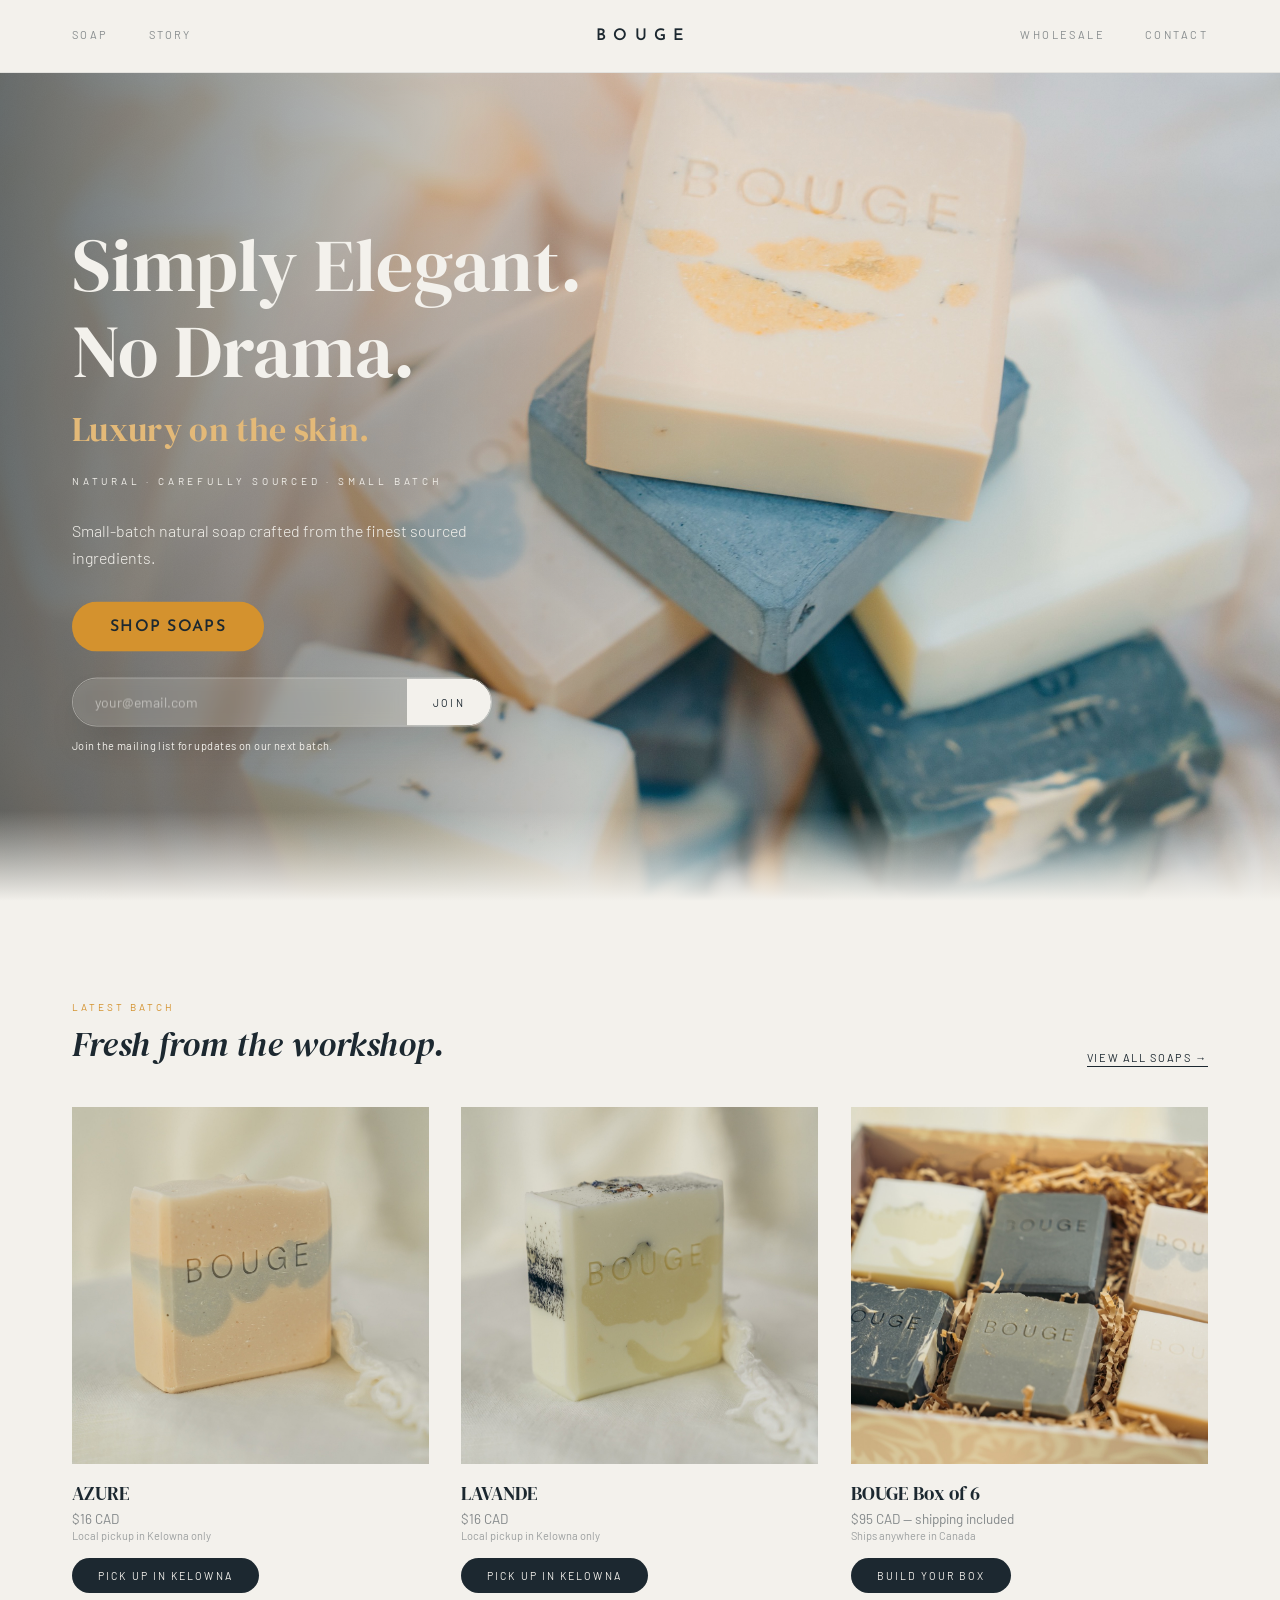
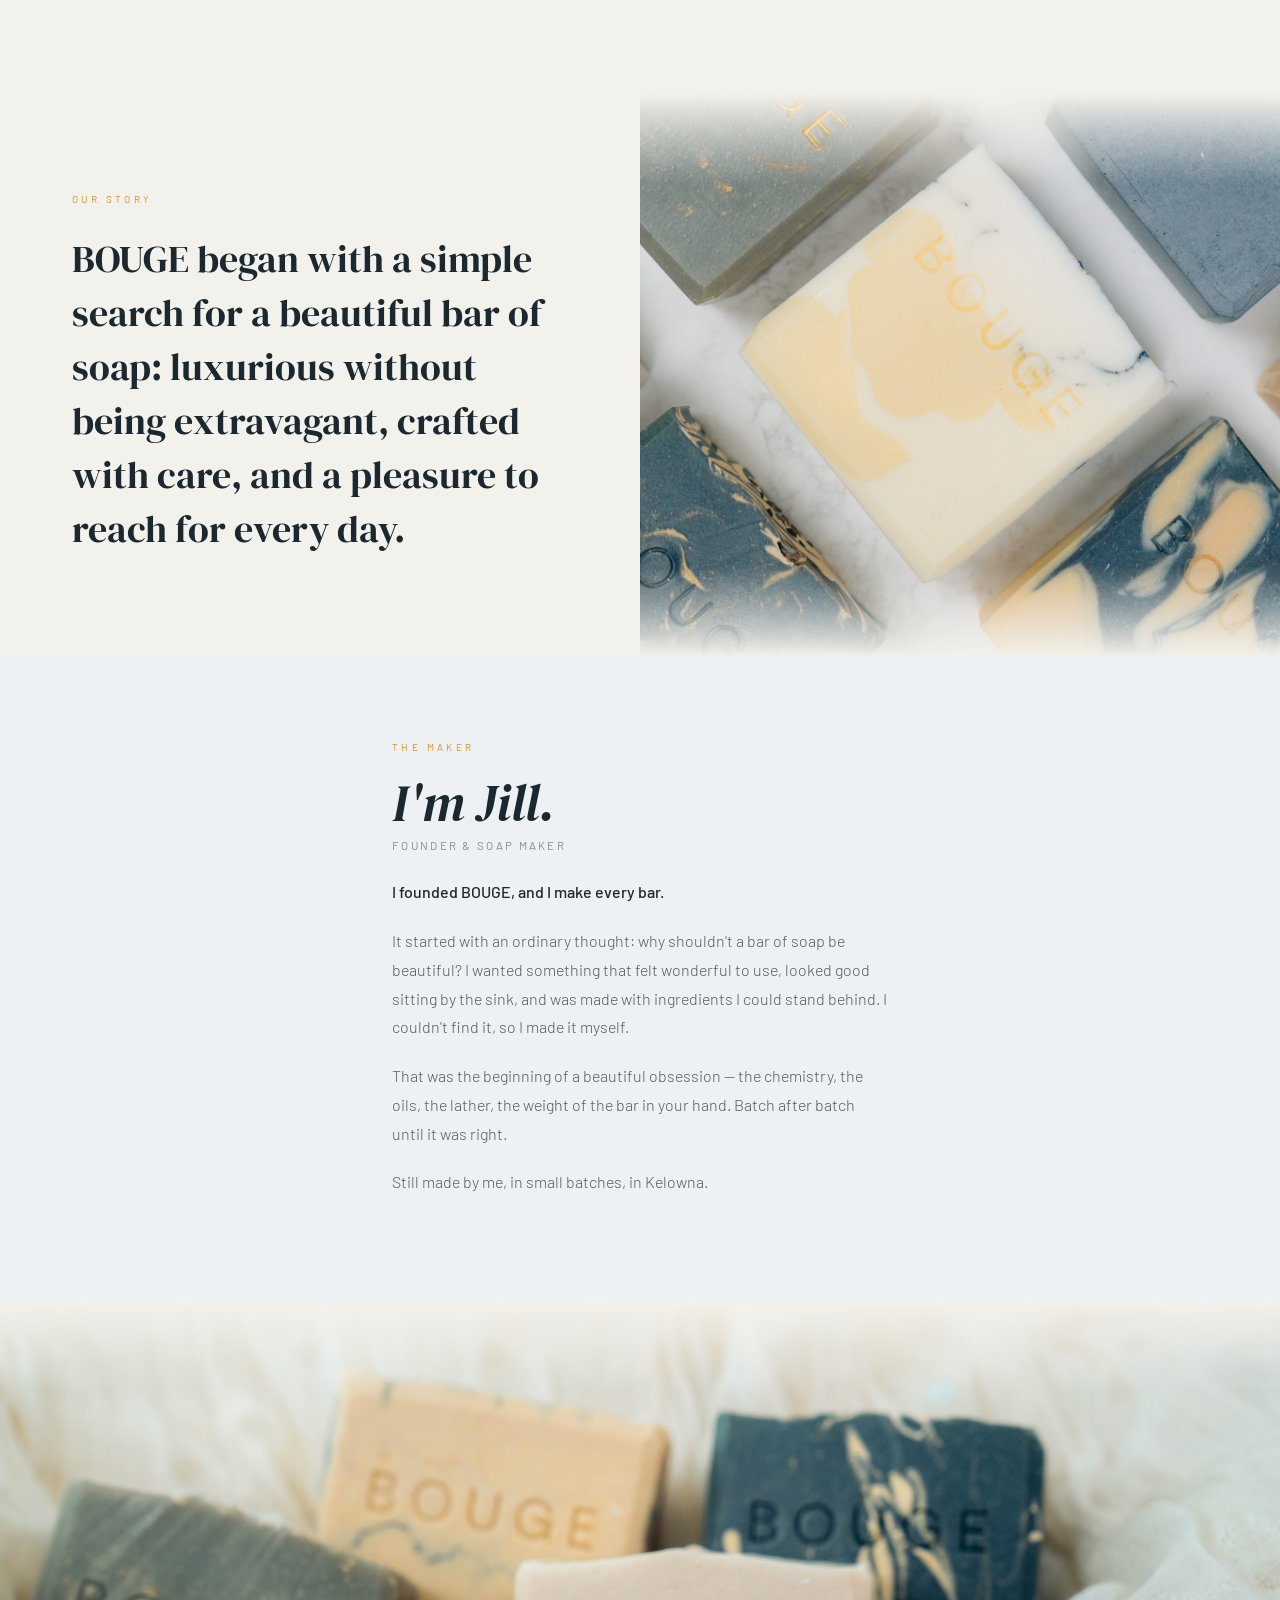
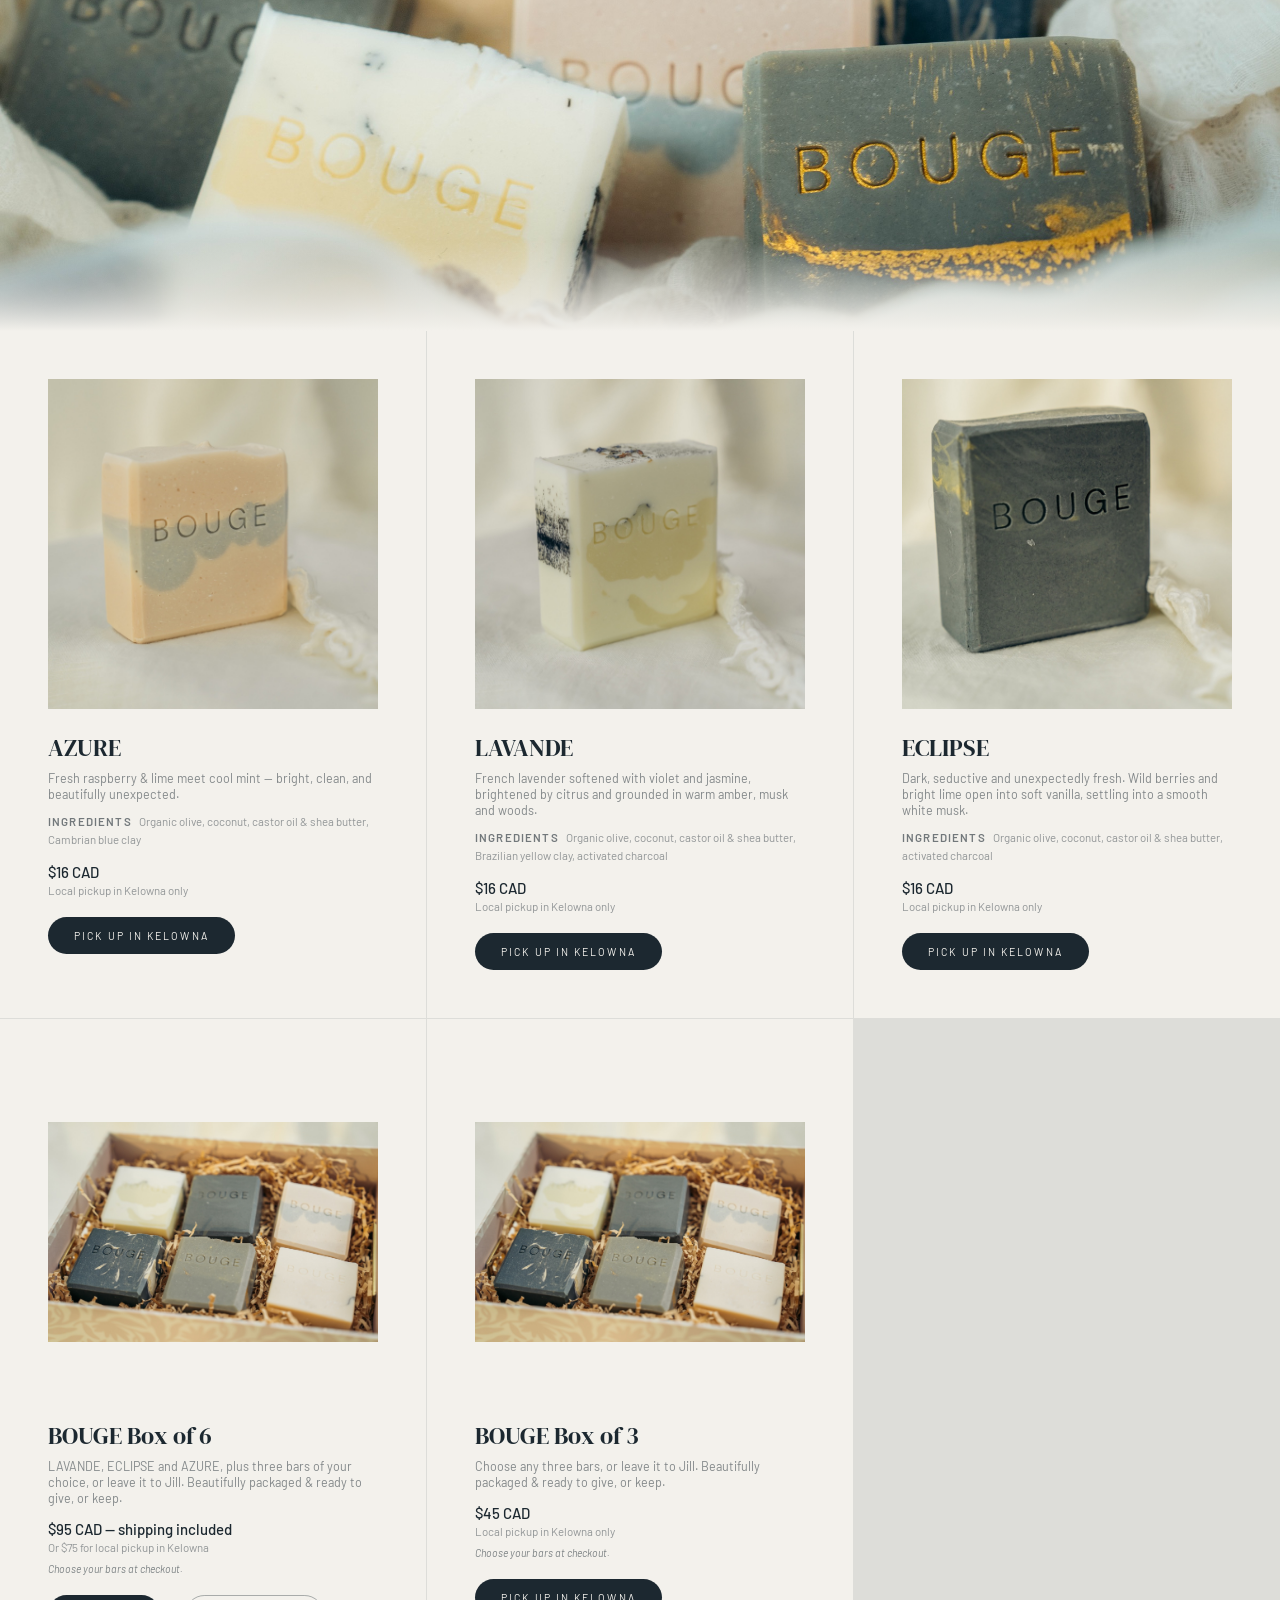
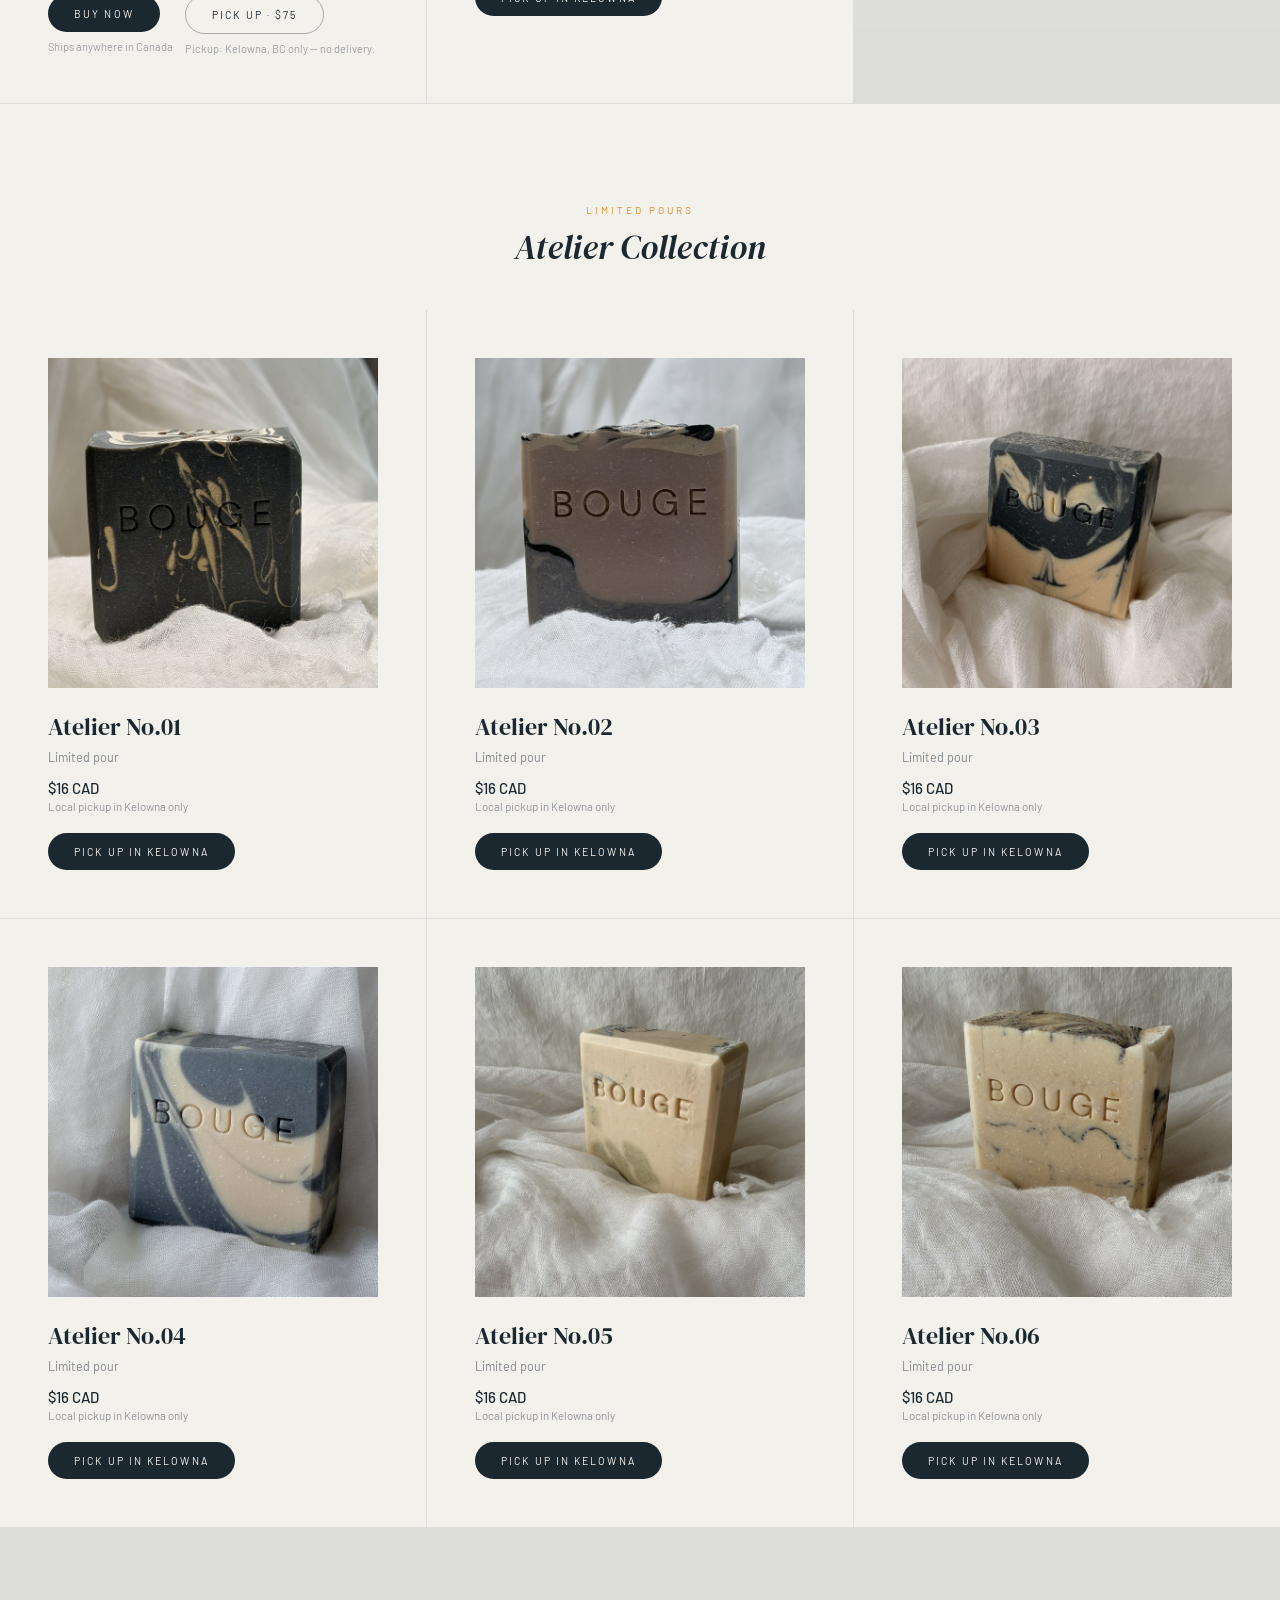
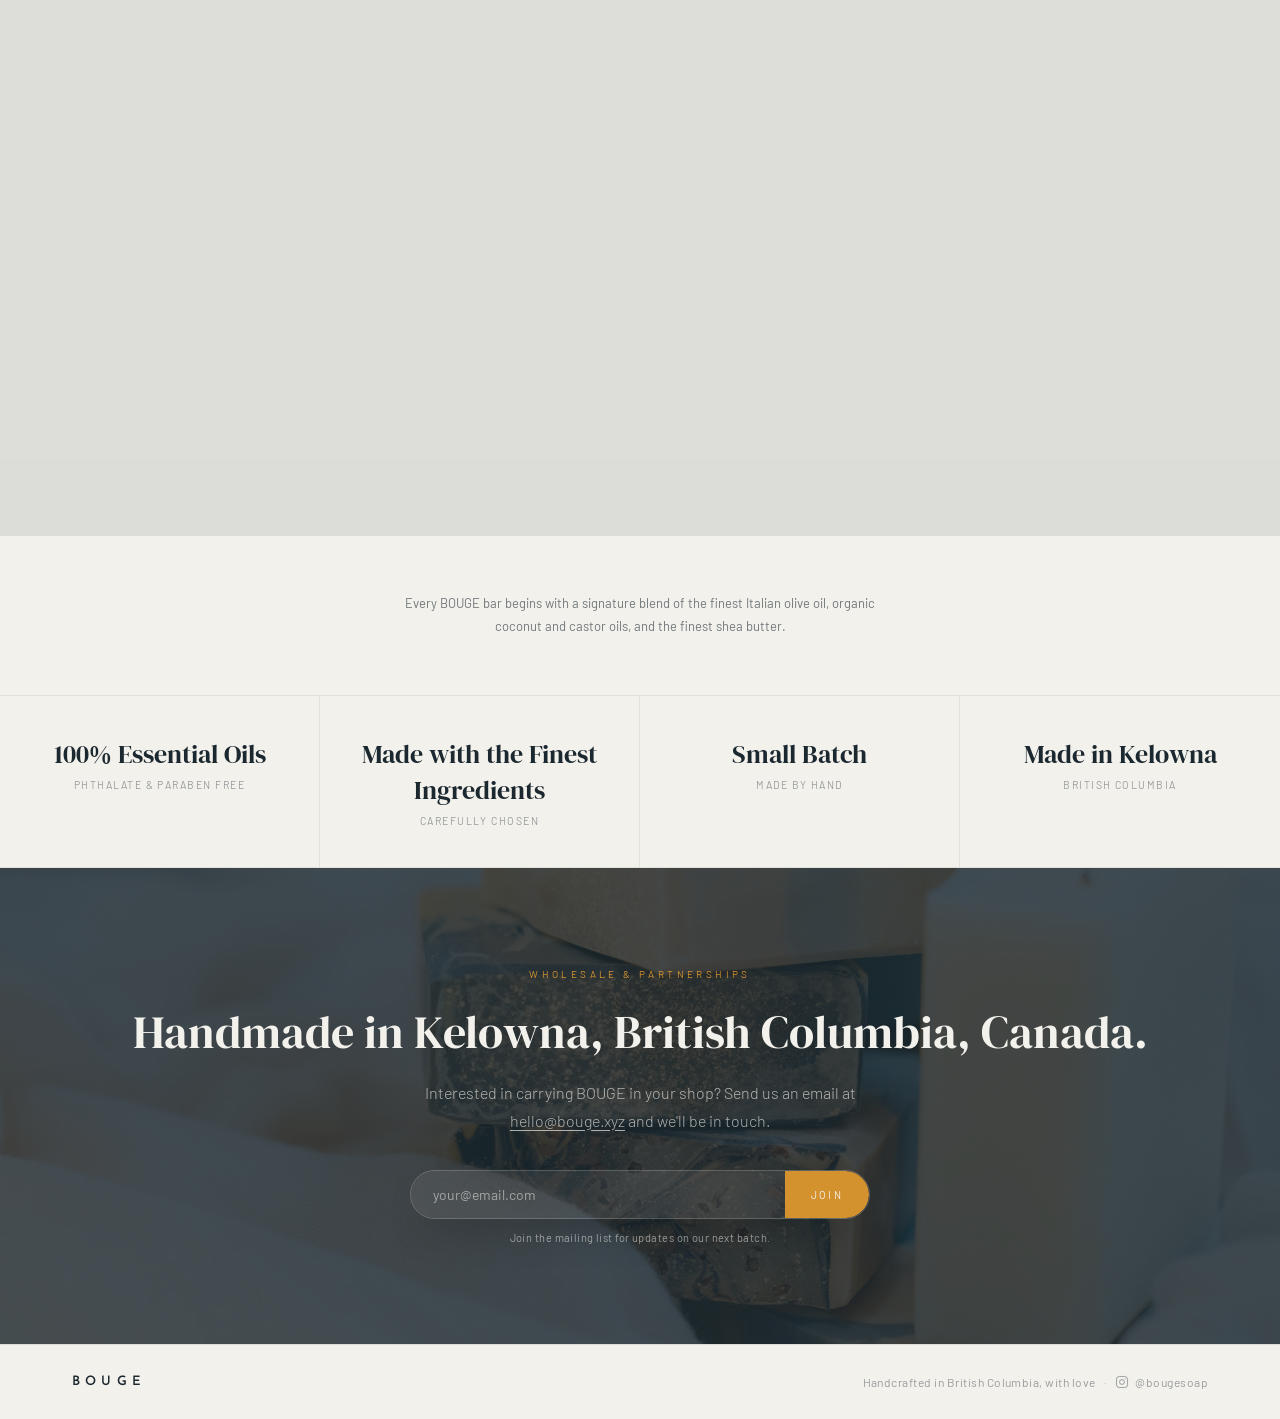
==== commit 98e62556: "Jill's copy: ingredients line, values row, hero label, wholesale CTA Ingredients blurb is now a sing" ====
--- a/index.html
+++ b/index.html
@@ -63,7 +63,7 @@
   <div class="hero__content">
     <h1 class="hero__headline">Simply Elegant.<br>No Drama.</h1>
     <div class="hero__tagline">Luxury on the skin.</div>
-    <div class="hero__label">All natural &middot; Carefully sourced &middot; Small batch</div>
+    <div class="hero__label">Natural &middot; Carefully sourced &middot; Small batch</div>
     <p class="hero__body">Small-batch natural soap crafted from the finest sourced ingredients.</p>
 
     <a class="hero__buy" href="#soap">Shop Soaps</a>
@@ -380,15 +380,14 @@
 
 <!-- INGREDIENTS BLURB — Jill's copy, applies to all bars (core + Atelier). -->
 <div class="soap-note reveal">
-  <p class="soap-note__text">Every BOUGE bar begins with our signature blend of organic olive, coconut and castor oils and shea butter. Each bar is then finished with carefully selected clays and/or activated charcoal, occasionally mineral colourants, and always scented with the finest essential oils.</p>
-  <p class="soap-note__text">Our Atelier bars are produced in limited pours, so colourants and scents may vary. Full ingredients are provided with each bar.</p>
+  <p class="soap-note__text">Every BOUGE bar begins with a signature blend of the finest Italian olive oil, organic coconut and castor oils, and the finest shea butter.</p>
 </div>
 
 <!-- VALUES ROW -->
 <div class="values">
   <div class="value-cell reveal">
-    <div class="value-cell__name">All Natural</div>
-    <div class="value-cell__sub">No synthetics</div>
+    <div class="value-cell__name">100% Essential Oils</div>
+    <div class="value-cell__sub">Phthalate &amp; paraben free</div>
   </div>
   <div class="value-cell reveal reveal--delay-1">
     <div class="value-cell__name">Made with the Finest Ingredients</div>
@@ -399,8 +398,8 @@
     <div class="value-cell__sub">Made by hand</div>
   </div>
   <div class="value-cell reveal reveal--delay-3">
-    <div class="value-cell__name">Local</div>
-    <div class="value-cell__sub">Made in BC</div>
+    <div class="value-cell__name">Made in Kelowna</div>
+    <div class="value-cell__sub">British Columbia</div>
   </div>
 </div>
 
@@ -411,7 +410,7 @@
   <div class="cta__inner reveal">
     <div class="cta__label">Wholesale &amp; partnerships</div>
     <h2 class="cta__heading">Handmade in Kelowna, British Columbia, Canada.</h2>
-    <p class="cta__body">Are you interested in carrying BOUGE in your retail location? Join the list and we'll be in touch as BOUGE grows.</p>
+    <p class="cta__body">Interested in carrying BOUGE in your shop? Send us an email at <a class="cta__email" href="mailto:hello@bouge.xyz">hello@bouge.xyz</a> and we'll be in touch.</p>
 
     <form class="signup-form signup-form--cta" novalidate>
       <input class="signup-form__input" type="email" name="email" placeholder="your@email.com" required aria-label="Email address">
--- a/styles/style.css
+++ b/styles/style.css
@@ -1247,6 +1247,16 @@
   font-weight: 300;
 }
 
+.cta__email {
+  color: inherit;
+  text-decoration: underline;
+  text-underline-offset: 3px;
+}
+
+.cta__email:hover {
+  color: var(--color-amber);
+}
+
 /* ==========================================================================
    Footer
    ========================================================================== */
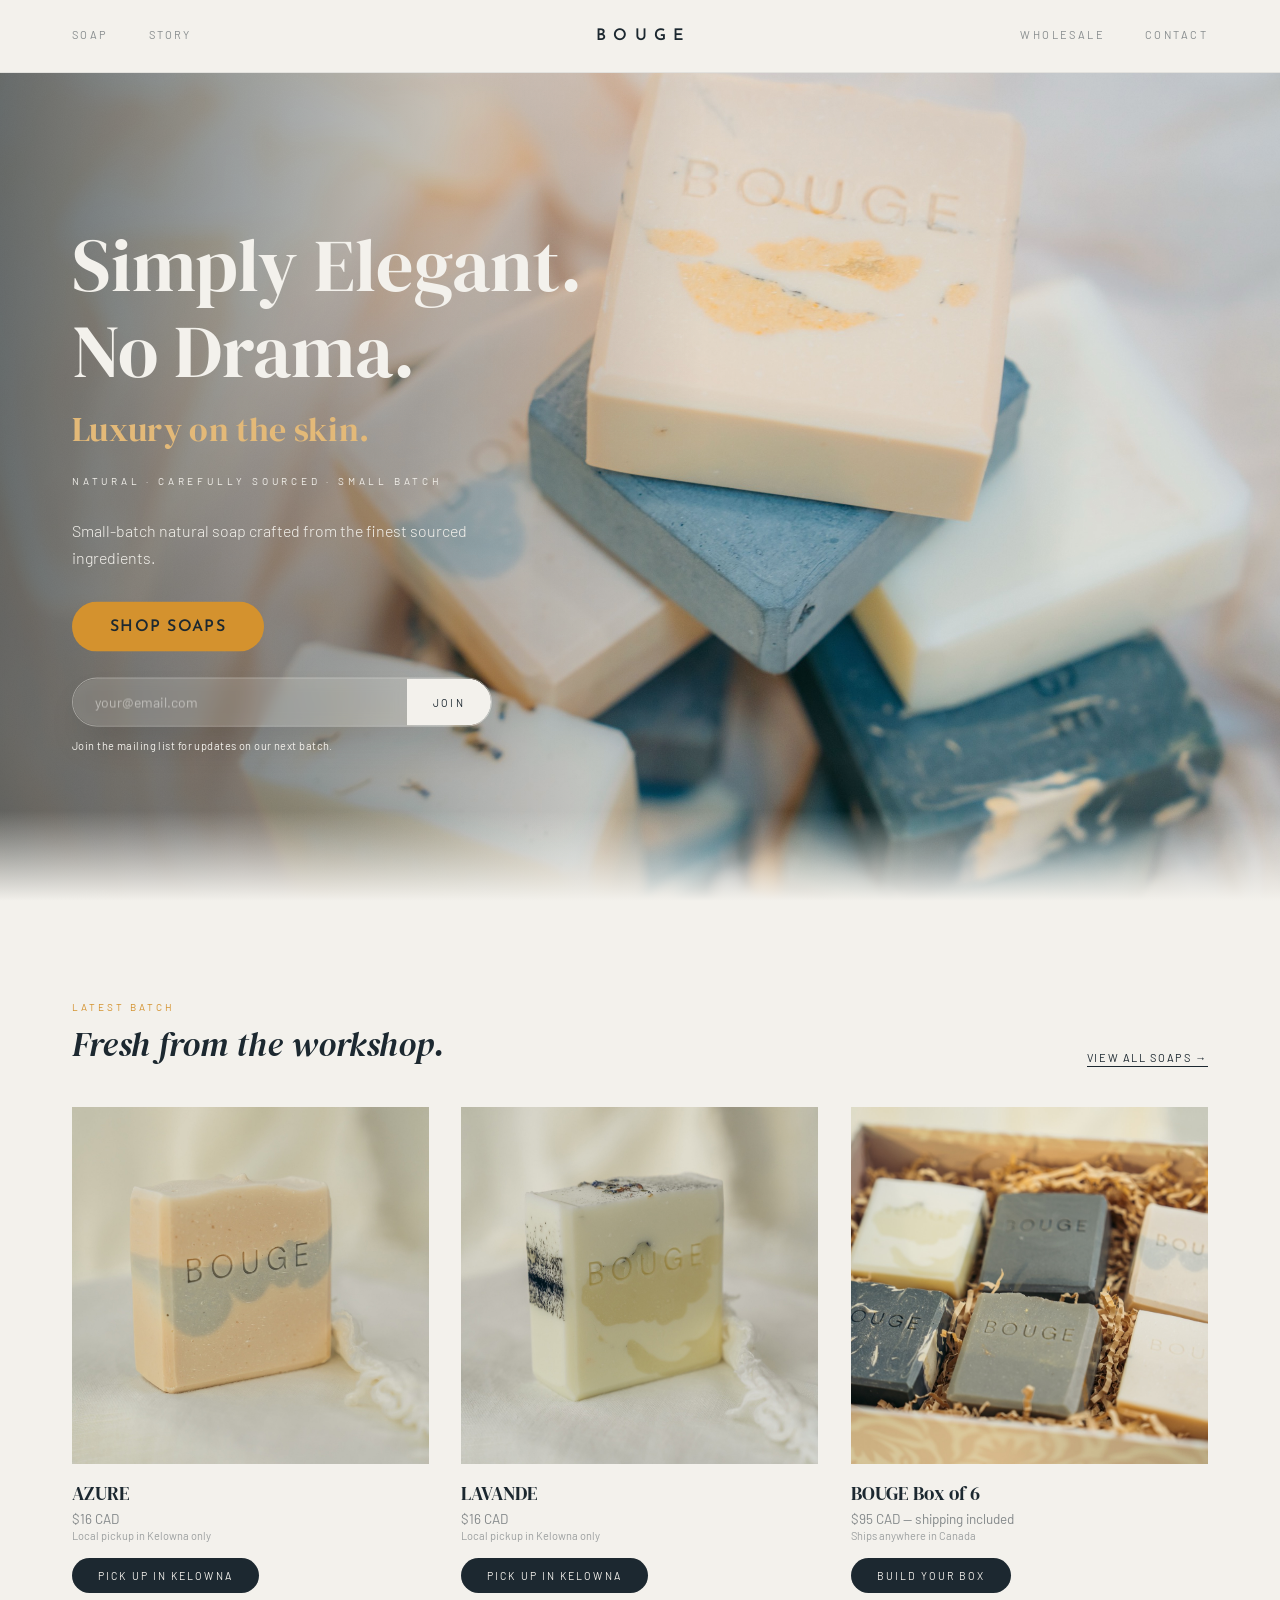
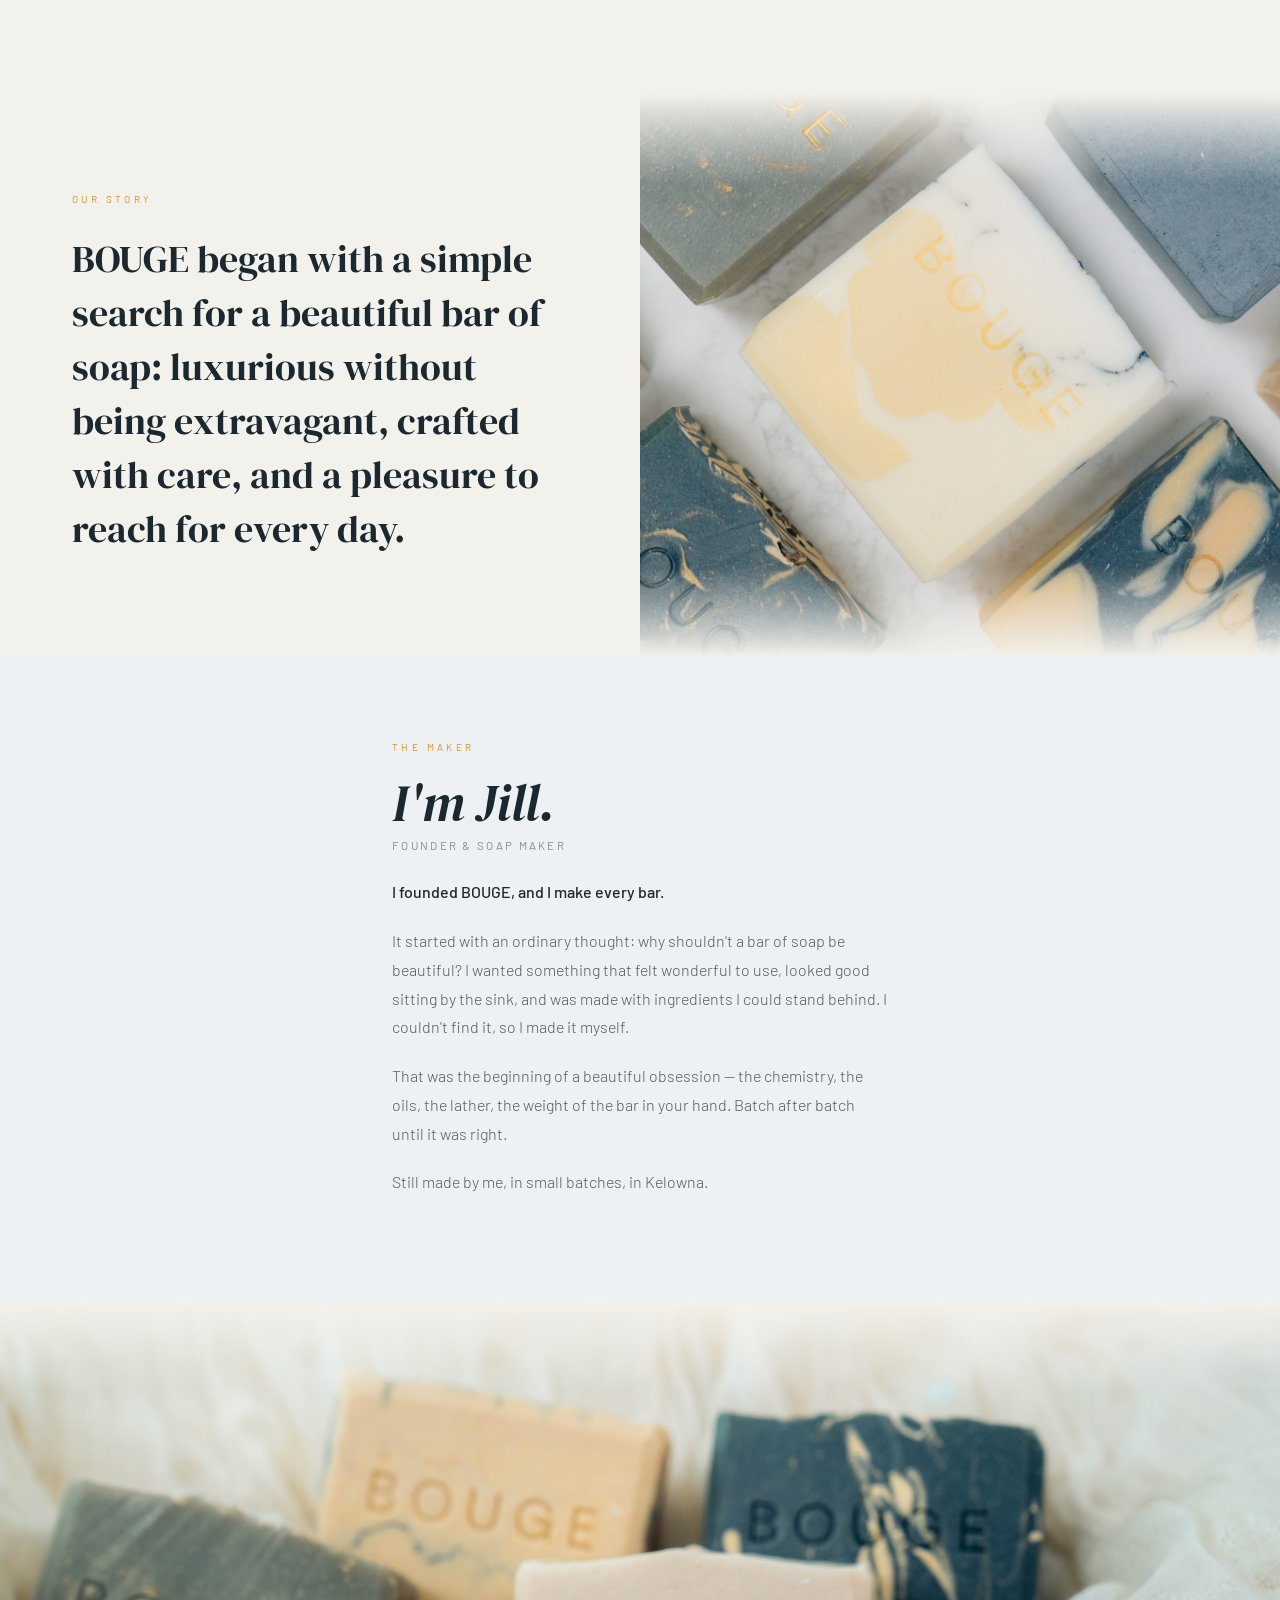
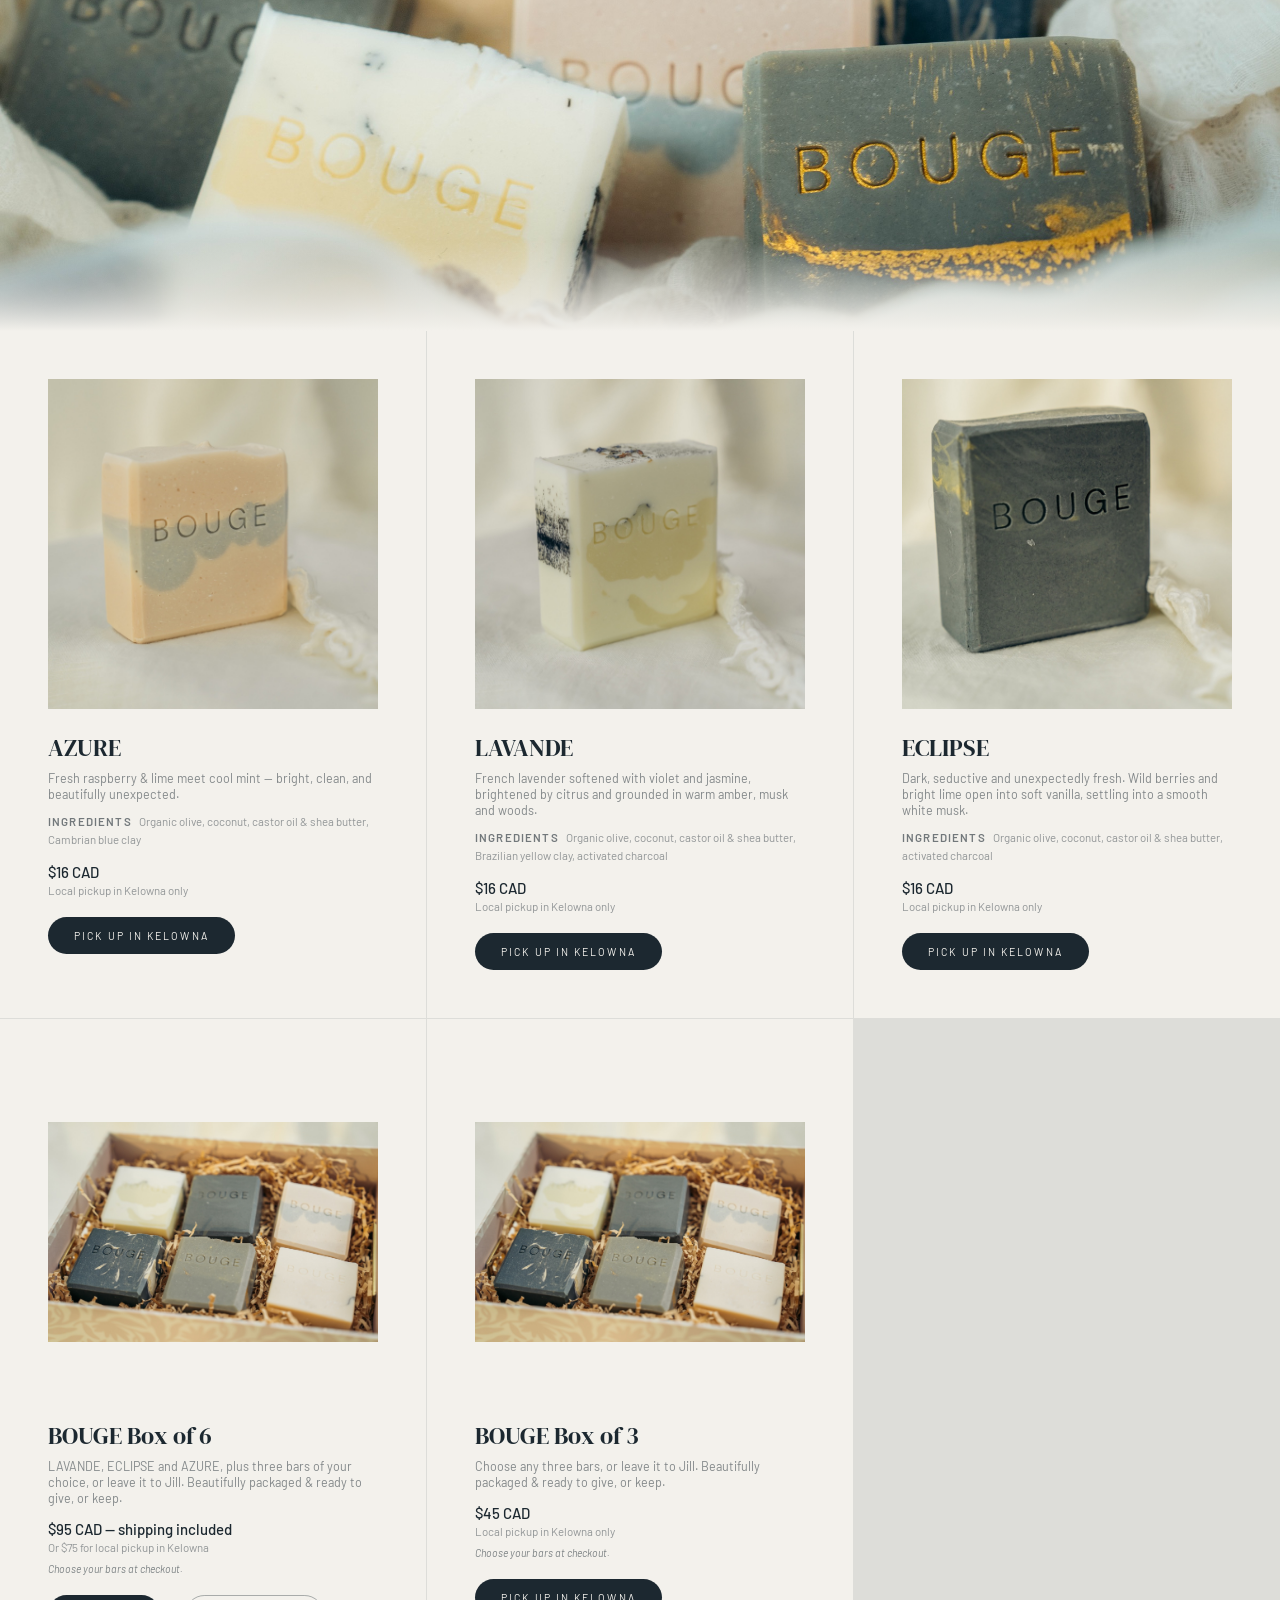
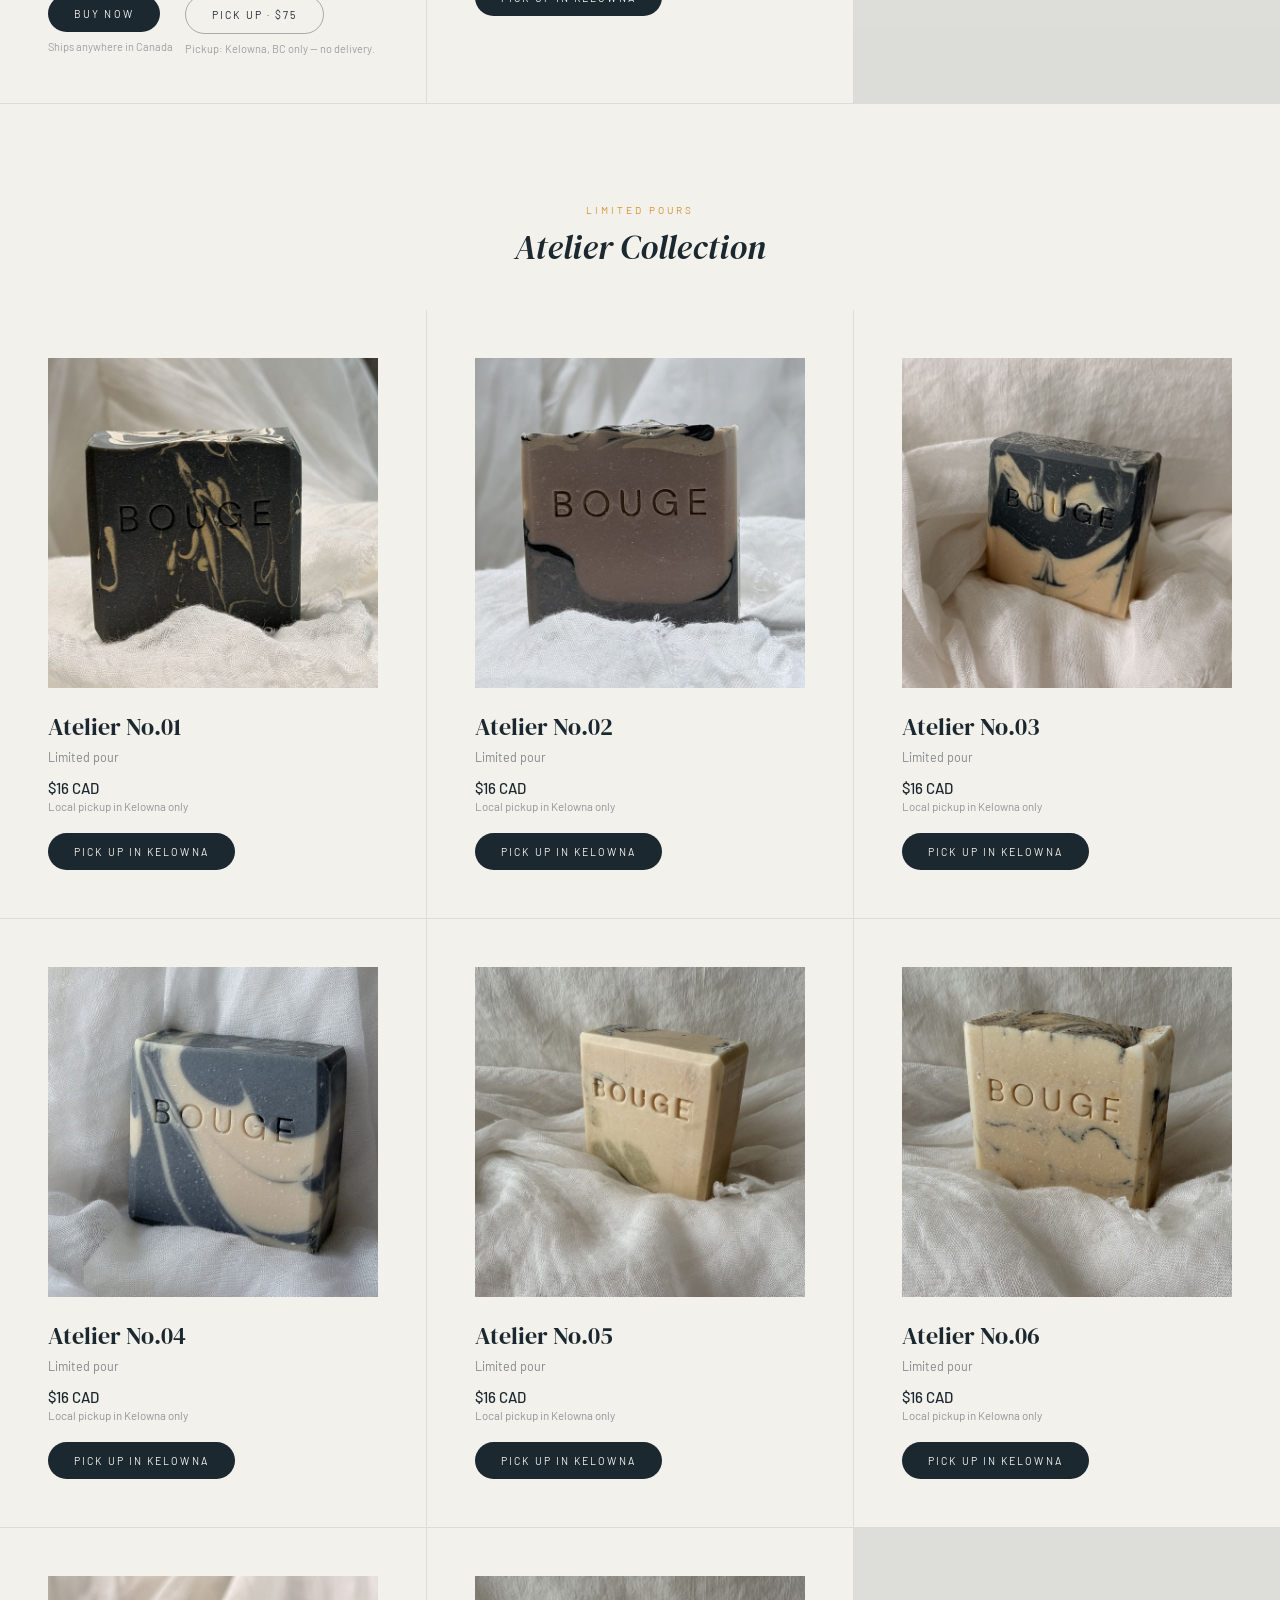
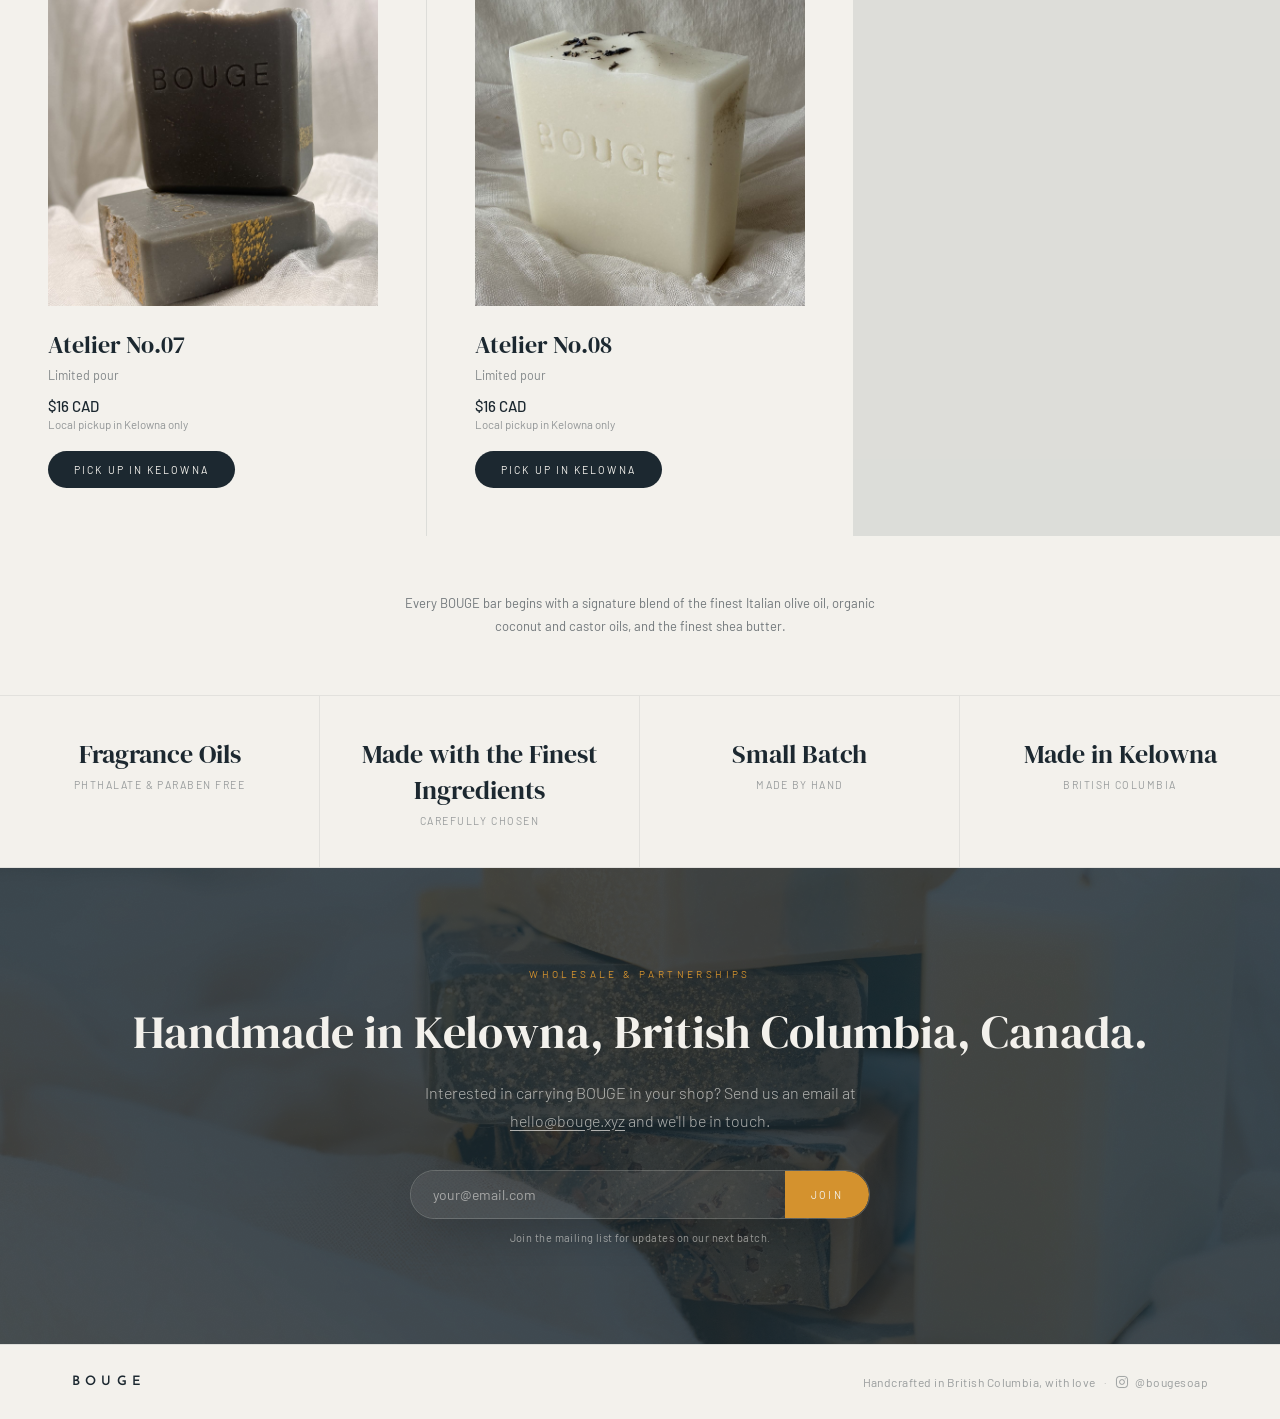
==== commit 314ac436: "Values tile 1: Fragrance Oils headline Co-Authored-By: Claude Opus 5.5 <noreply@anthropic.com>" ====
--- a/index.html
+++ b/index.html
@@ -386,7 +386,7 @@
 <!-- VALUES ROW -->
 <div class="values">
   <div class="value-cell reveal">
-    <div class="value-cell__name">100% Essential Oils</div>
+    <div class="value-cell__name">Fragrance Oils</div>
     <div class="value-cell__sub">Phthalate &amp; paraben free</div>
   </div>
   <div class="value-cell reveal reveal--delay-1">
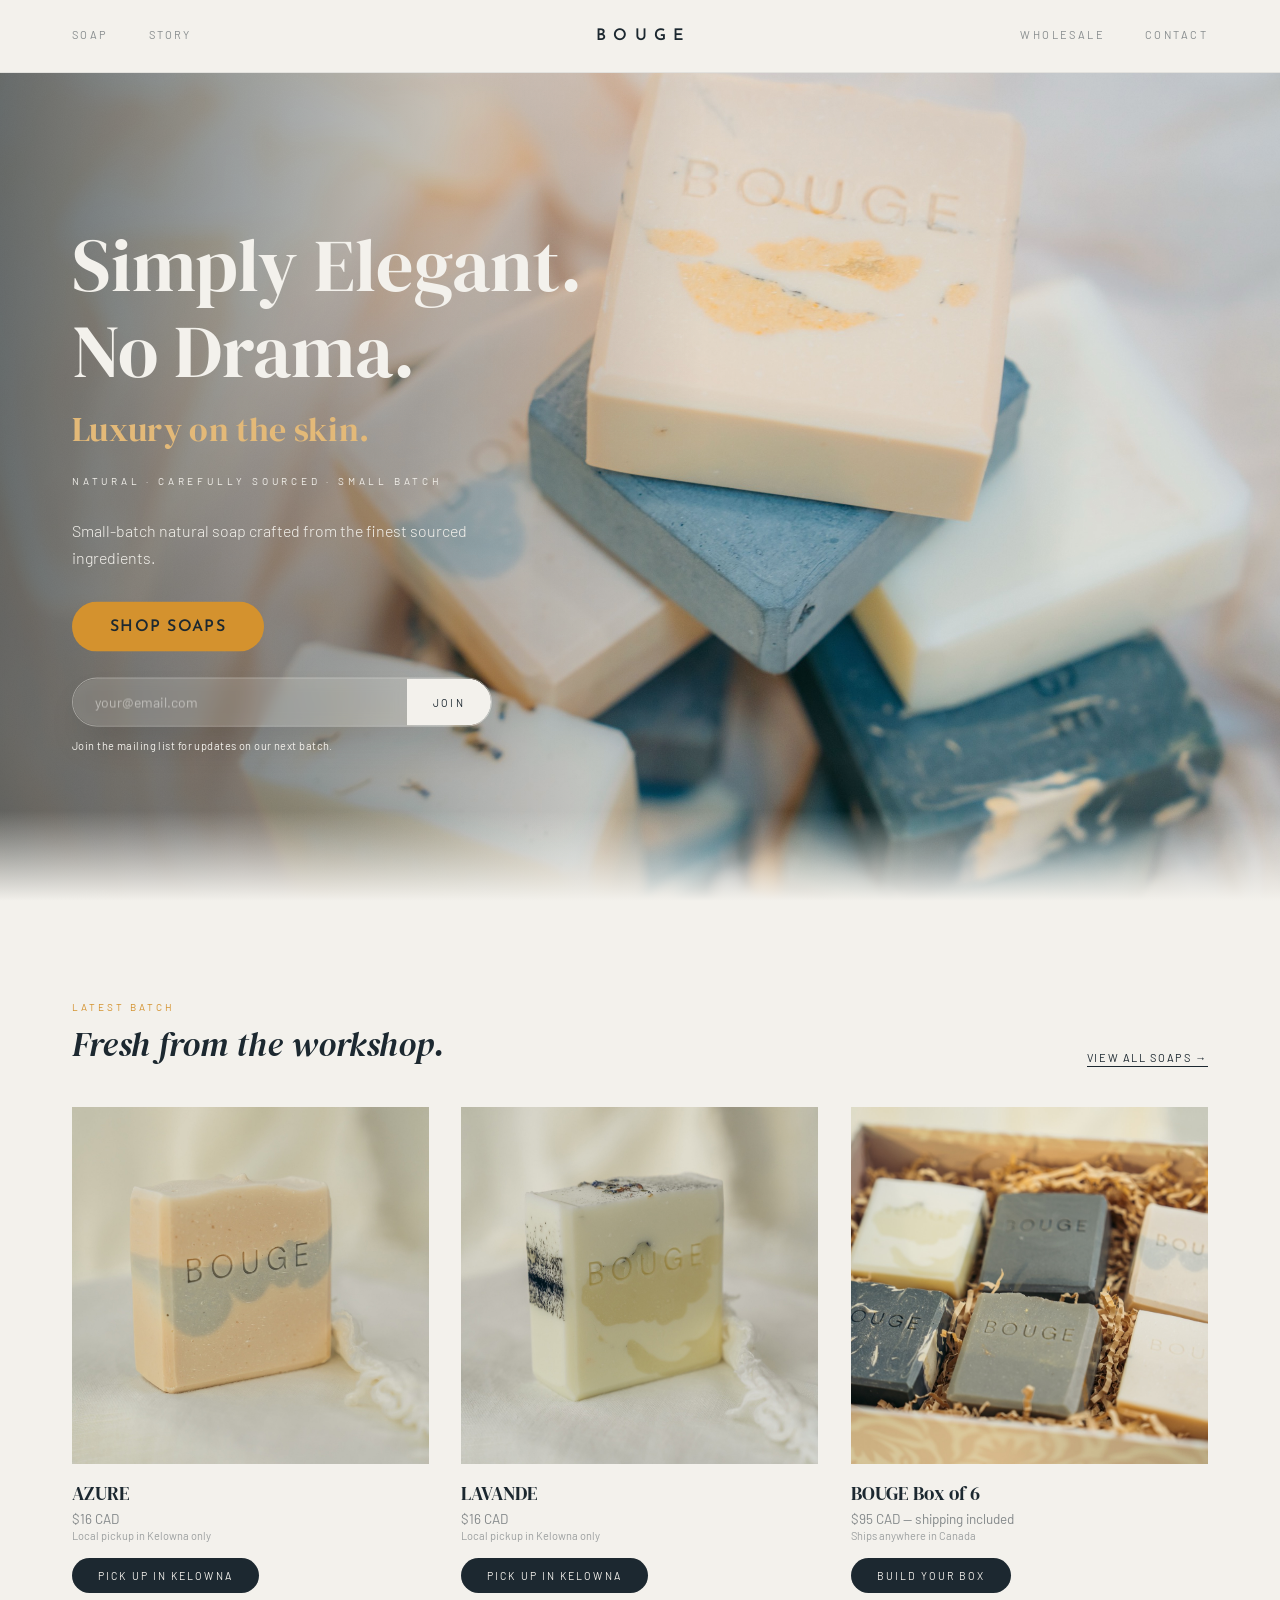
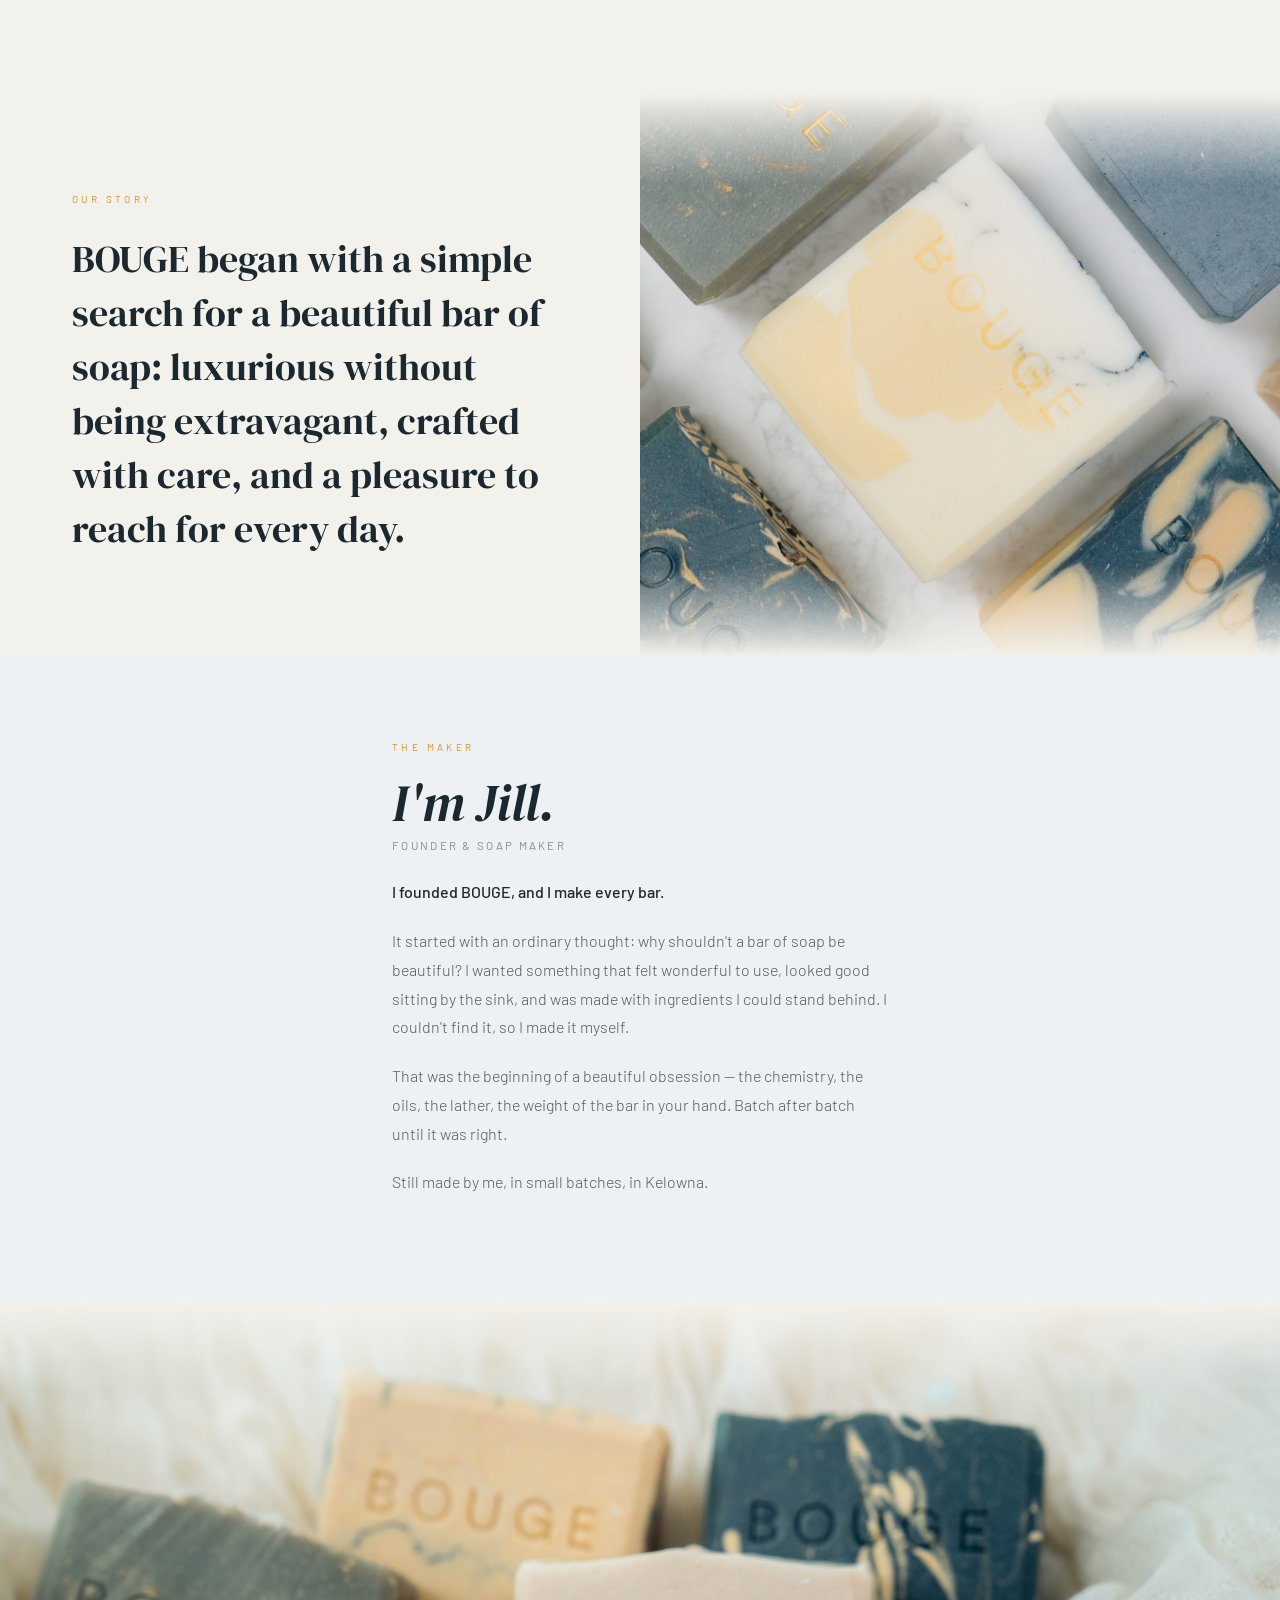
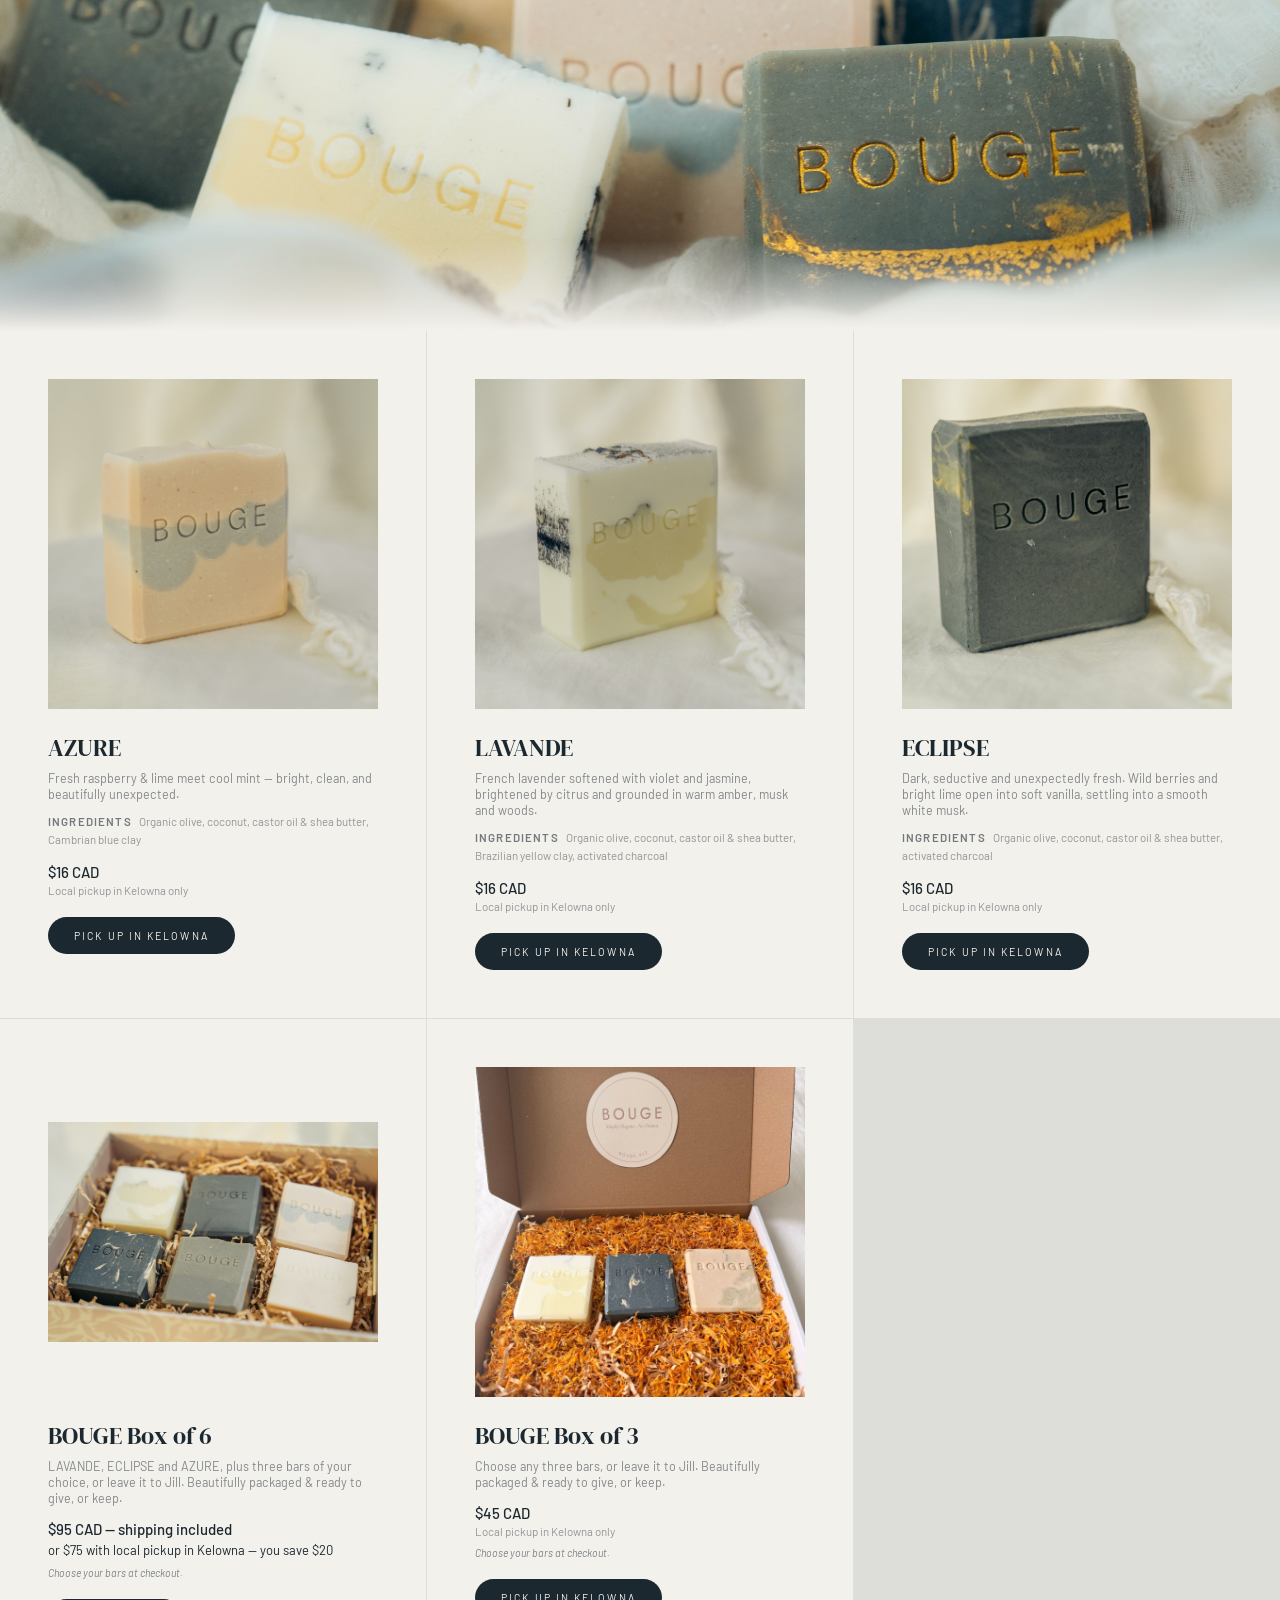
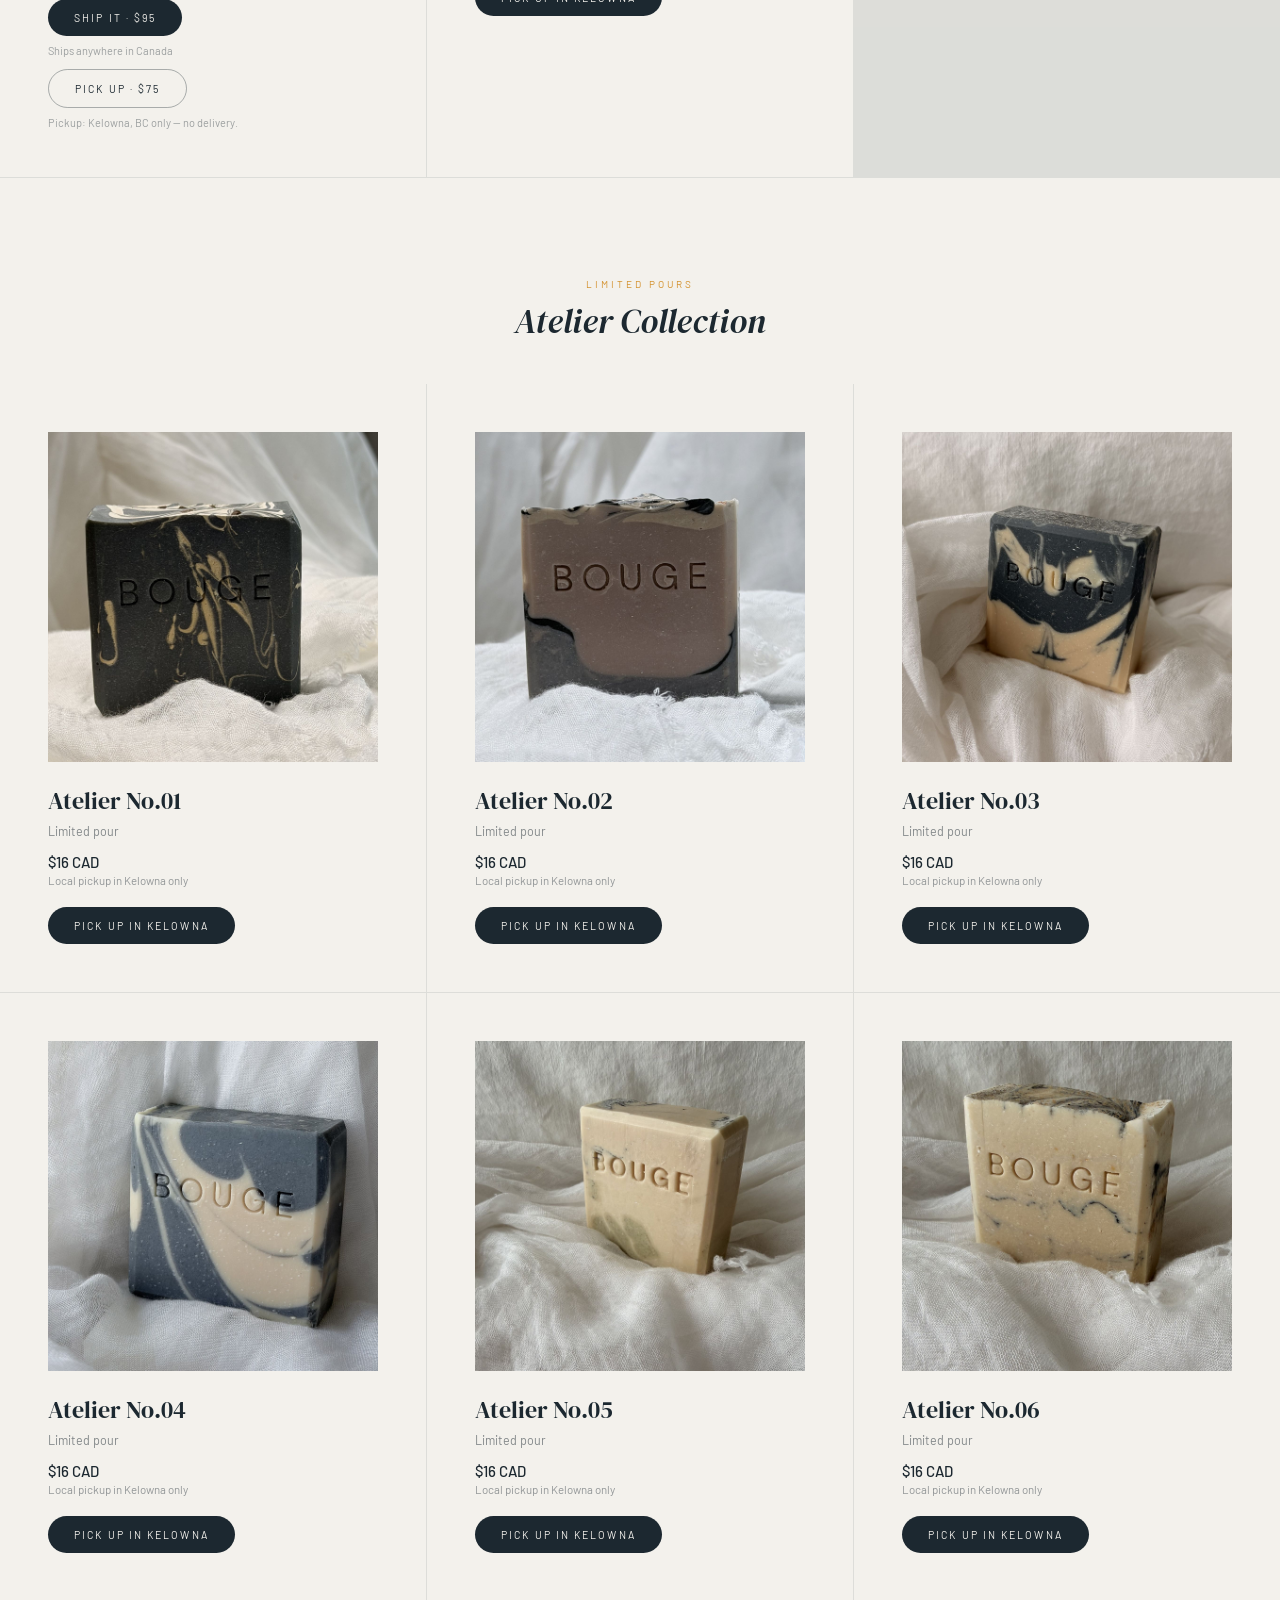
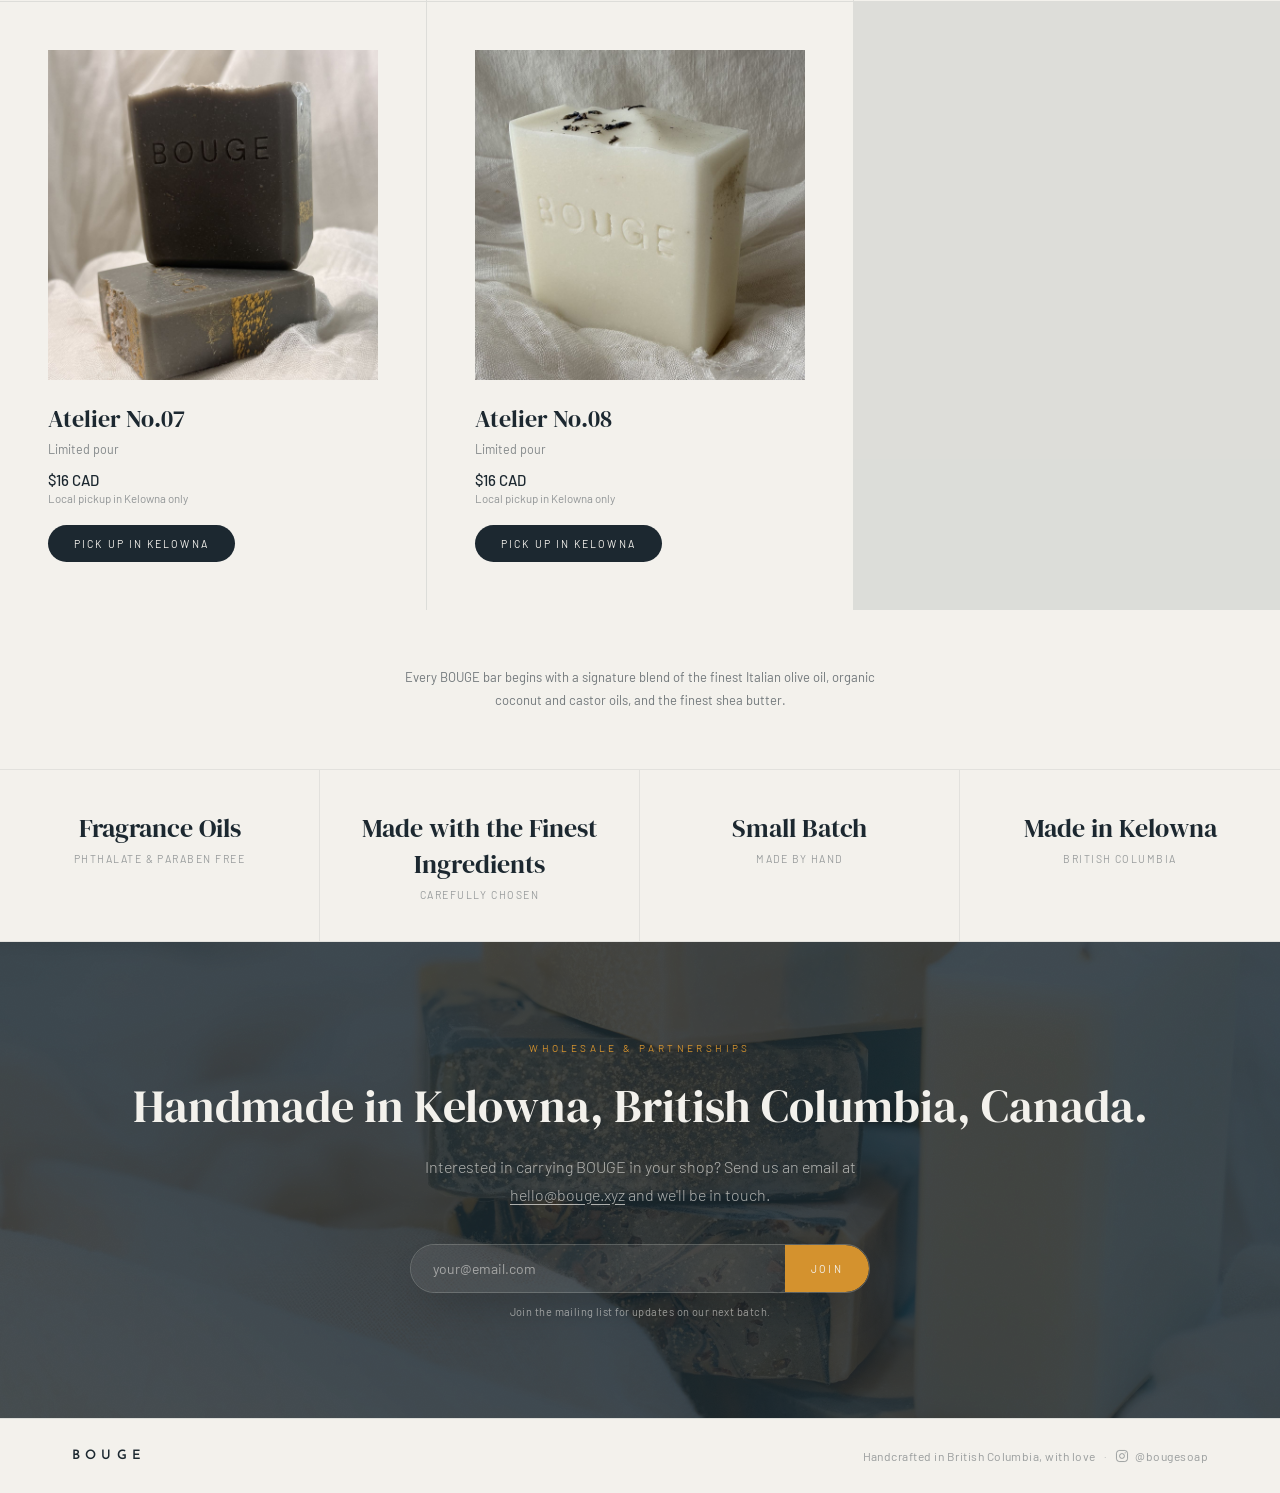
==== commit 42ff173b: "Box of 3 photo and Box of 6 pricing on buttons Co-Authored-By: Claude Opus 5.5 <noreply@anthropic.co" ====
--- a/index.html
+++ b/index.html
@@ -212,15 +212,15 @@
     <div class="product-card__name">BOUGE Box of 6</div>
     <div class="product-card__subtitle">LAVANDE, ECLIPSE and AZURE, plus three bars of your choice, or leave it to Jill. Beautifully packaged &amp; ready to give, or keep.</div>
     <div class="product-card__price">$95 CAD &mdash; shipping included</div>
-    <div class="product-card__shipping-note">Or $75 for local pickup in Kelowna</div>
+    <div class="product-card__price-alt">or $75 with local pickup in Kelowna &mdash; you save $20</div>
     <div class="product-card__choose-note">Choose your bars at checkout.</div>
     <div class="product-card__actions">
       <div class="product-card__action-col">
-        <a class="product-card__buy" href="https://buy.stripe.com/dRm5kEd72f223V1dse1RC0w" target="_blank" rel="noopener">Buy Now</a>
+        <a class="product-card__buy" href="https://buy.stripe.com/dRm5kEd72f223V1dse1RC0w" target="_blank" rel="noopener">Ship it &middot; $95</a>
         <div class="product-card__action-note">Ships anywhere in Canada</div>
       </div>
       <div class="product-card__action-col">
-        <a class="product-card__buy product-card__buy--pickup" href="https://buy.stripe.com/7sYbJ29UQbPQ1MT5ZM1RC0x" target="_blank" rel="noopener">Pick Up &middot; $75</a>
+        <a class="product-card__buy product-card__buy--pickup" href="https://buy.stripe.com/7sYbJ29UQbPQ1MT5ZM1RC0x" target="_blank" rel="noopener">Pick up &middot; $75</a>
         <div class="product-card__action-note">Pickup: Kelowna, BC only — no delivery.</div>
       </div>
     </div>
@@ -229,7 +229,7 @@
   <!-- BOUGE BOX OF 3 — Kelowna pickup only, $45. Buyer picks 3 bars (or "Jill's choice") on the Stripe checkout page. -->
   <div class="product-card product-card--bulk reveal reveal--delay-3">
     <div class="product-card__media">
-      <img class="product-card__img" src="assets/images/product-bulk-box.jpg" alt="BOUGE soap bars packed in a gift box with kraft paper filler">
+      <img class="product-card__img" src="assets/images/product-box-3.jpg" alt="Box of three BOUGE soap bars in dried calendula petals, with a round BOUGE card in the lid">
     </div>
     <div class="product-card__name">BOUGE Box of 3</div>
     <div class="product-card__subtitle">Choose any three bars, or leave it to Jill. Beautifully packaged &amp; ready to give, or keep.</div>
--- a/styles/style.css
+++ b/styles/style.css
@@ -926,6 +926,12 @@
   margin-top: 2px;
 }
 
+.product-card__price-alt {
+  font-size: 13px;
+  color: var(--color-slate);
+  margin-top: 4px;
+}
+
 .product-card__choose-note {
   font-size: 10.5px;
   font-style: italic;
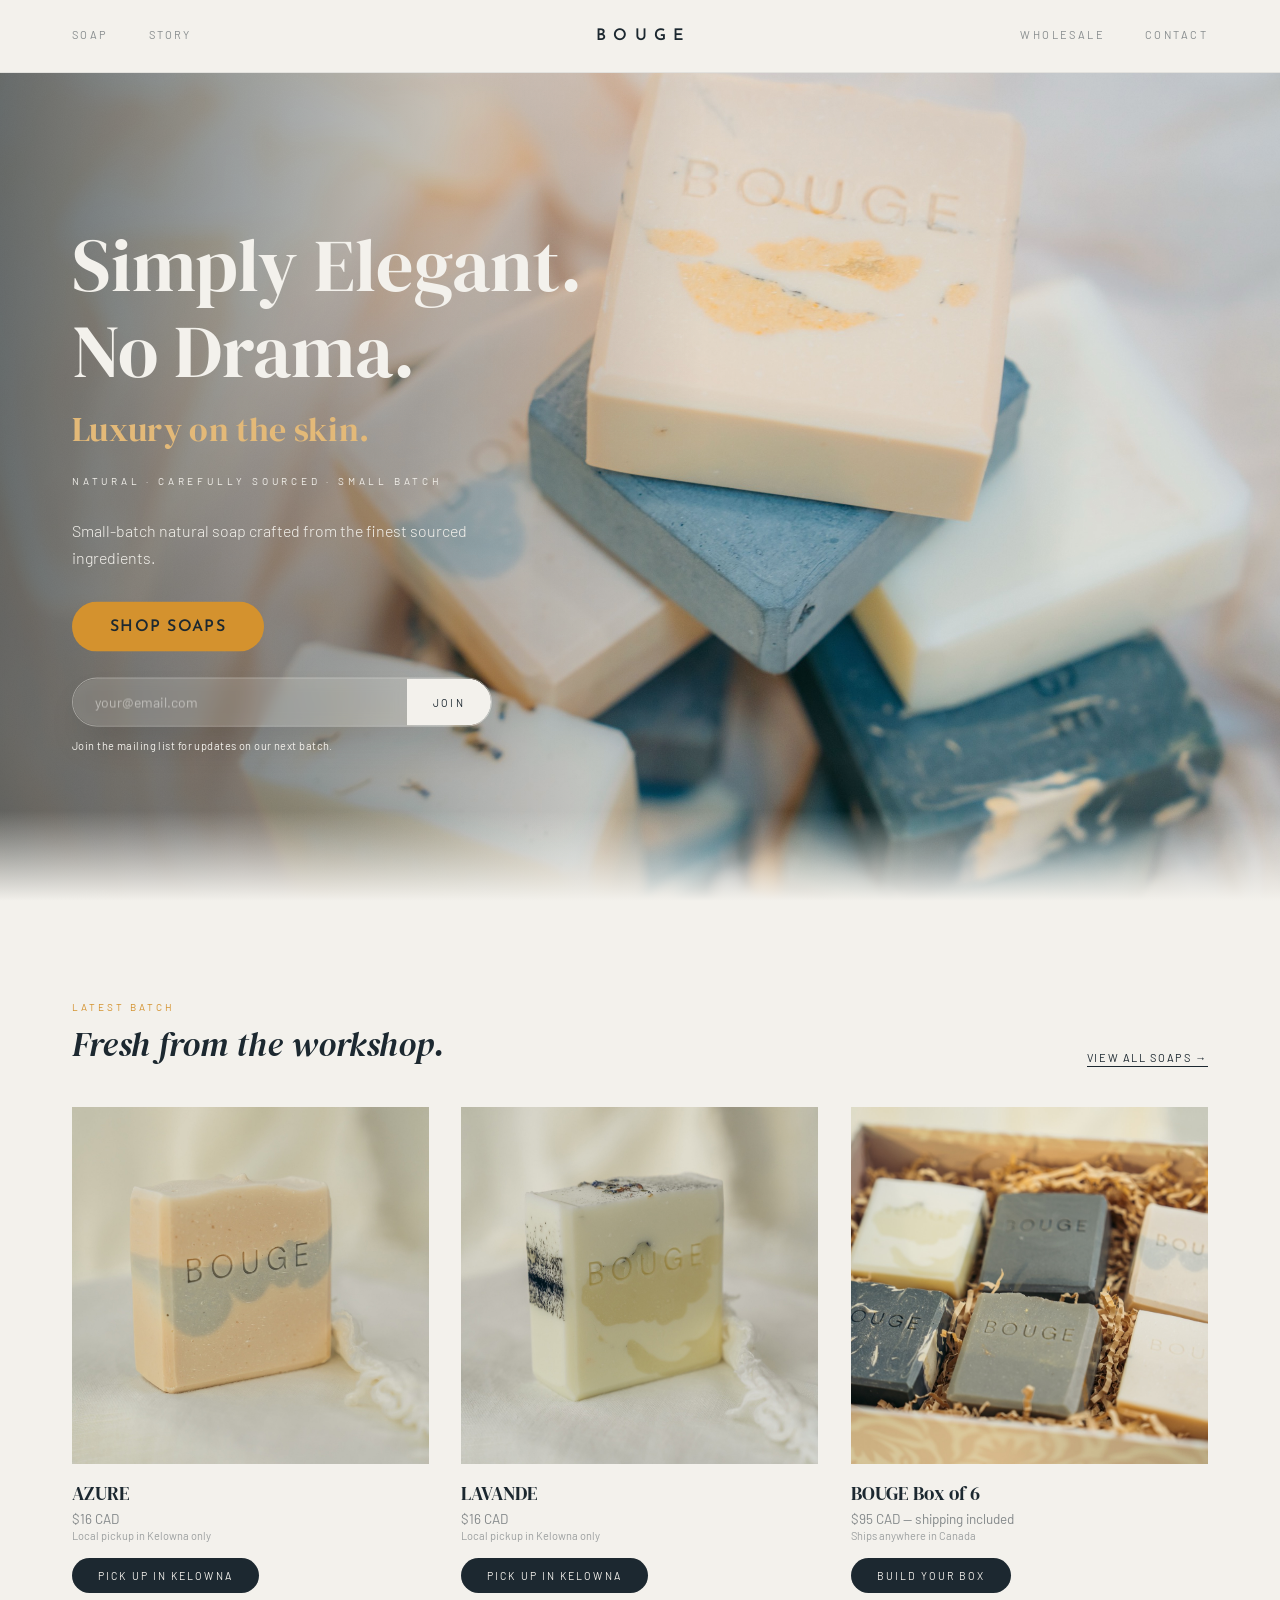
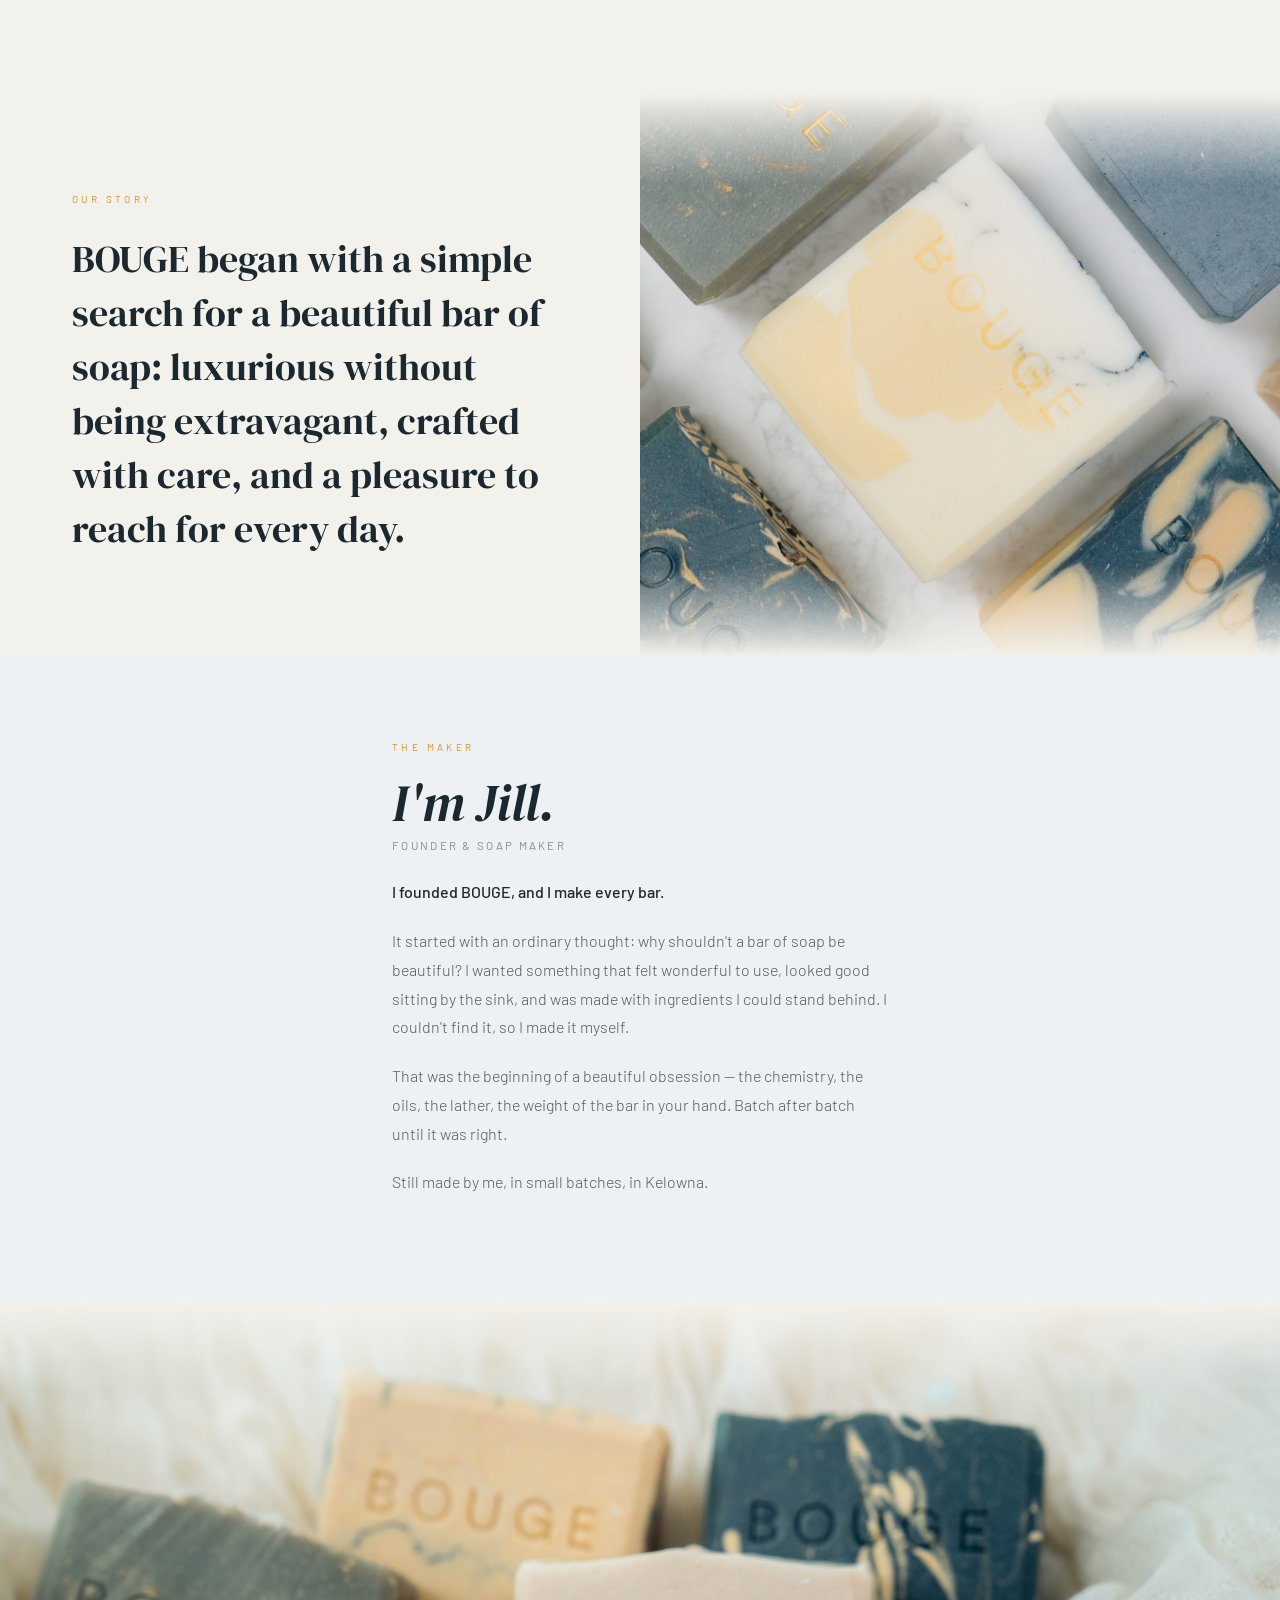
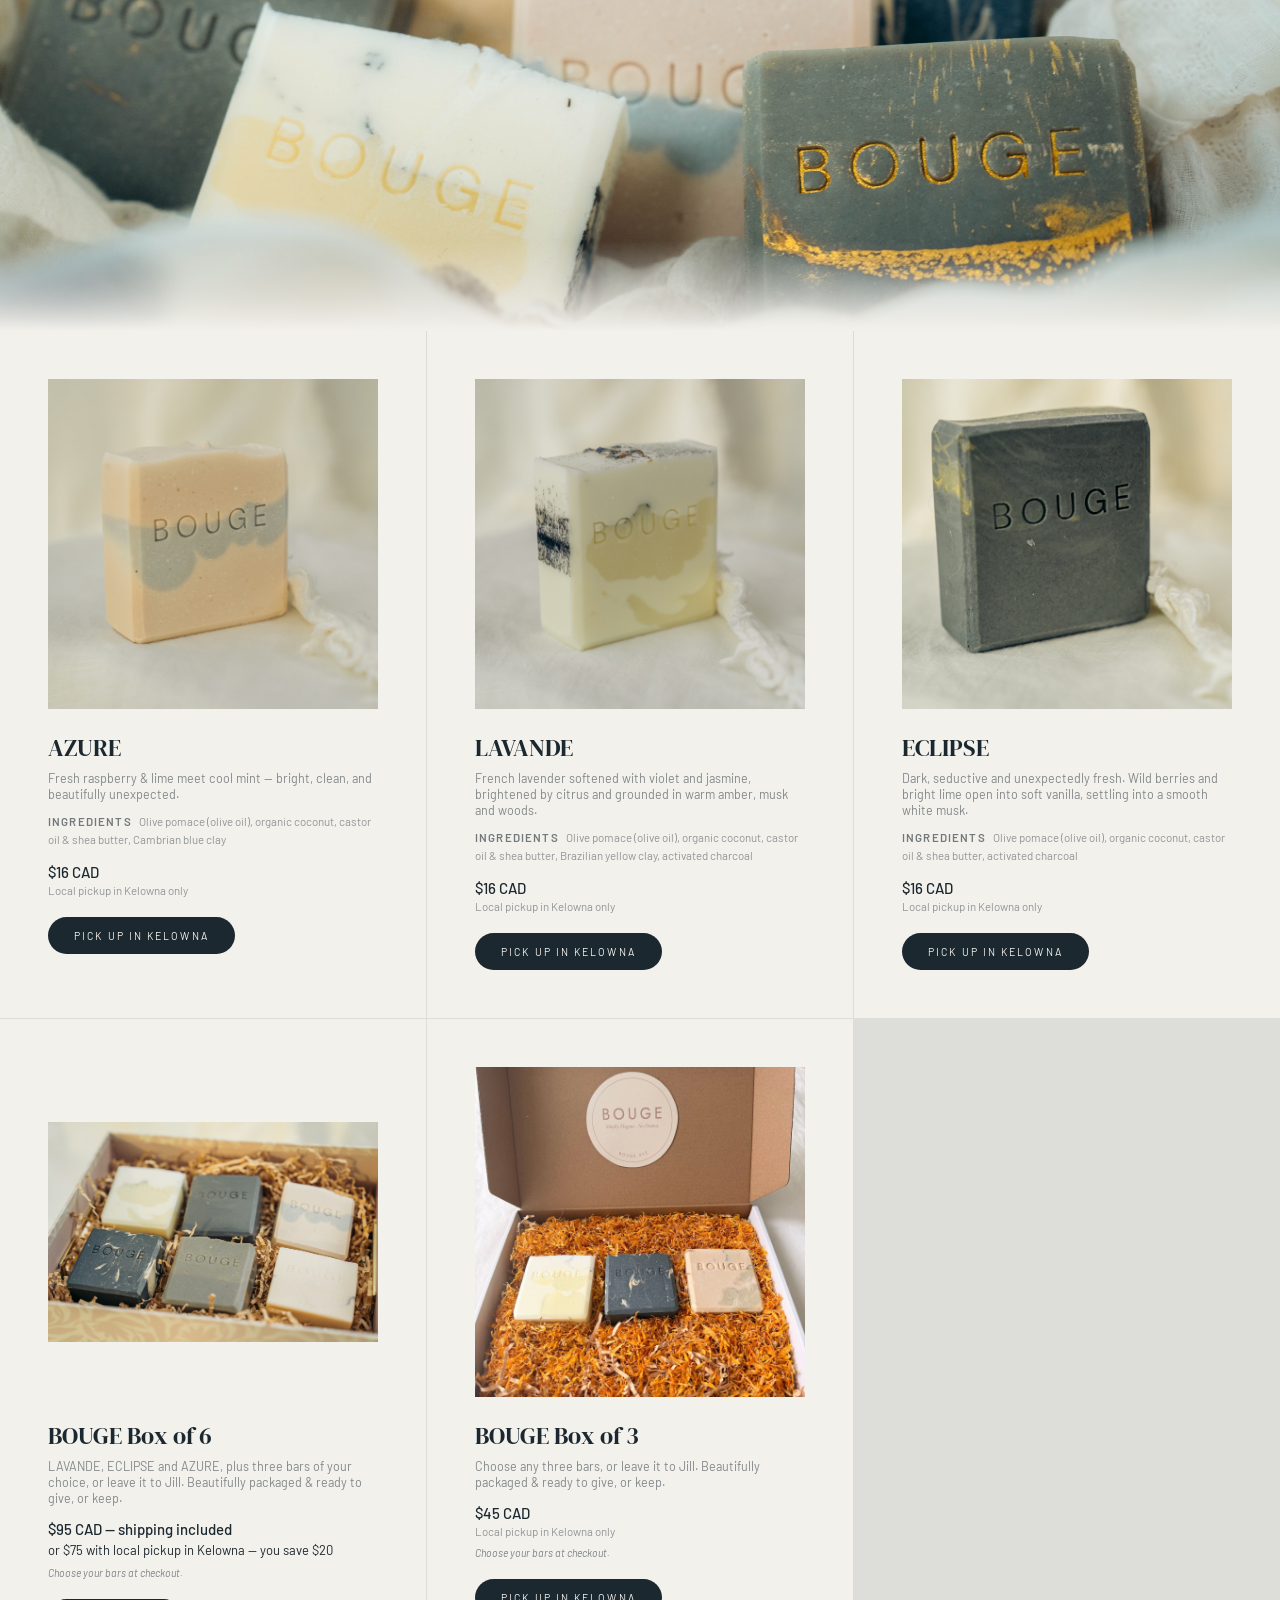
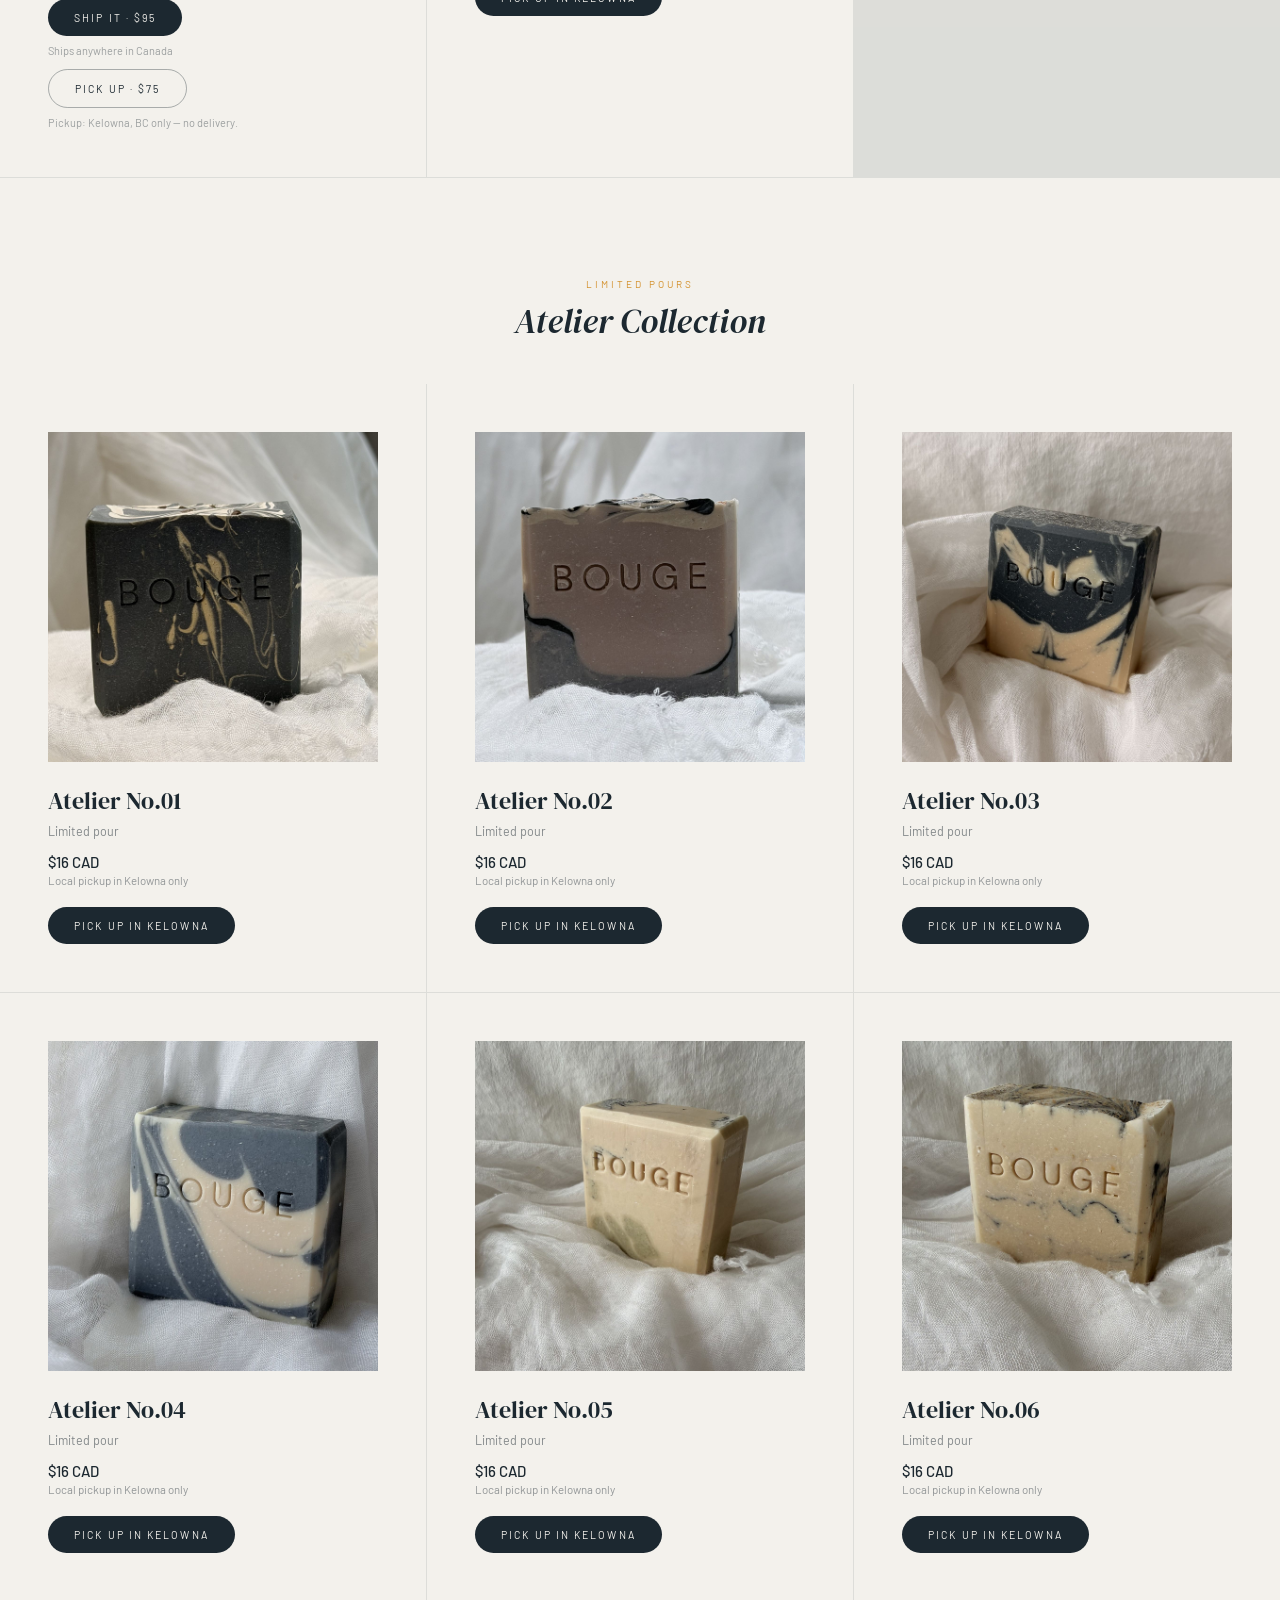
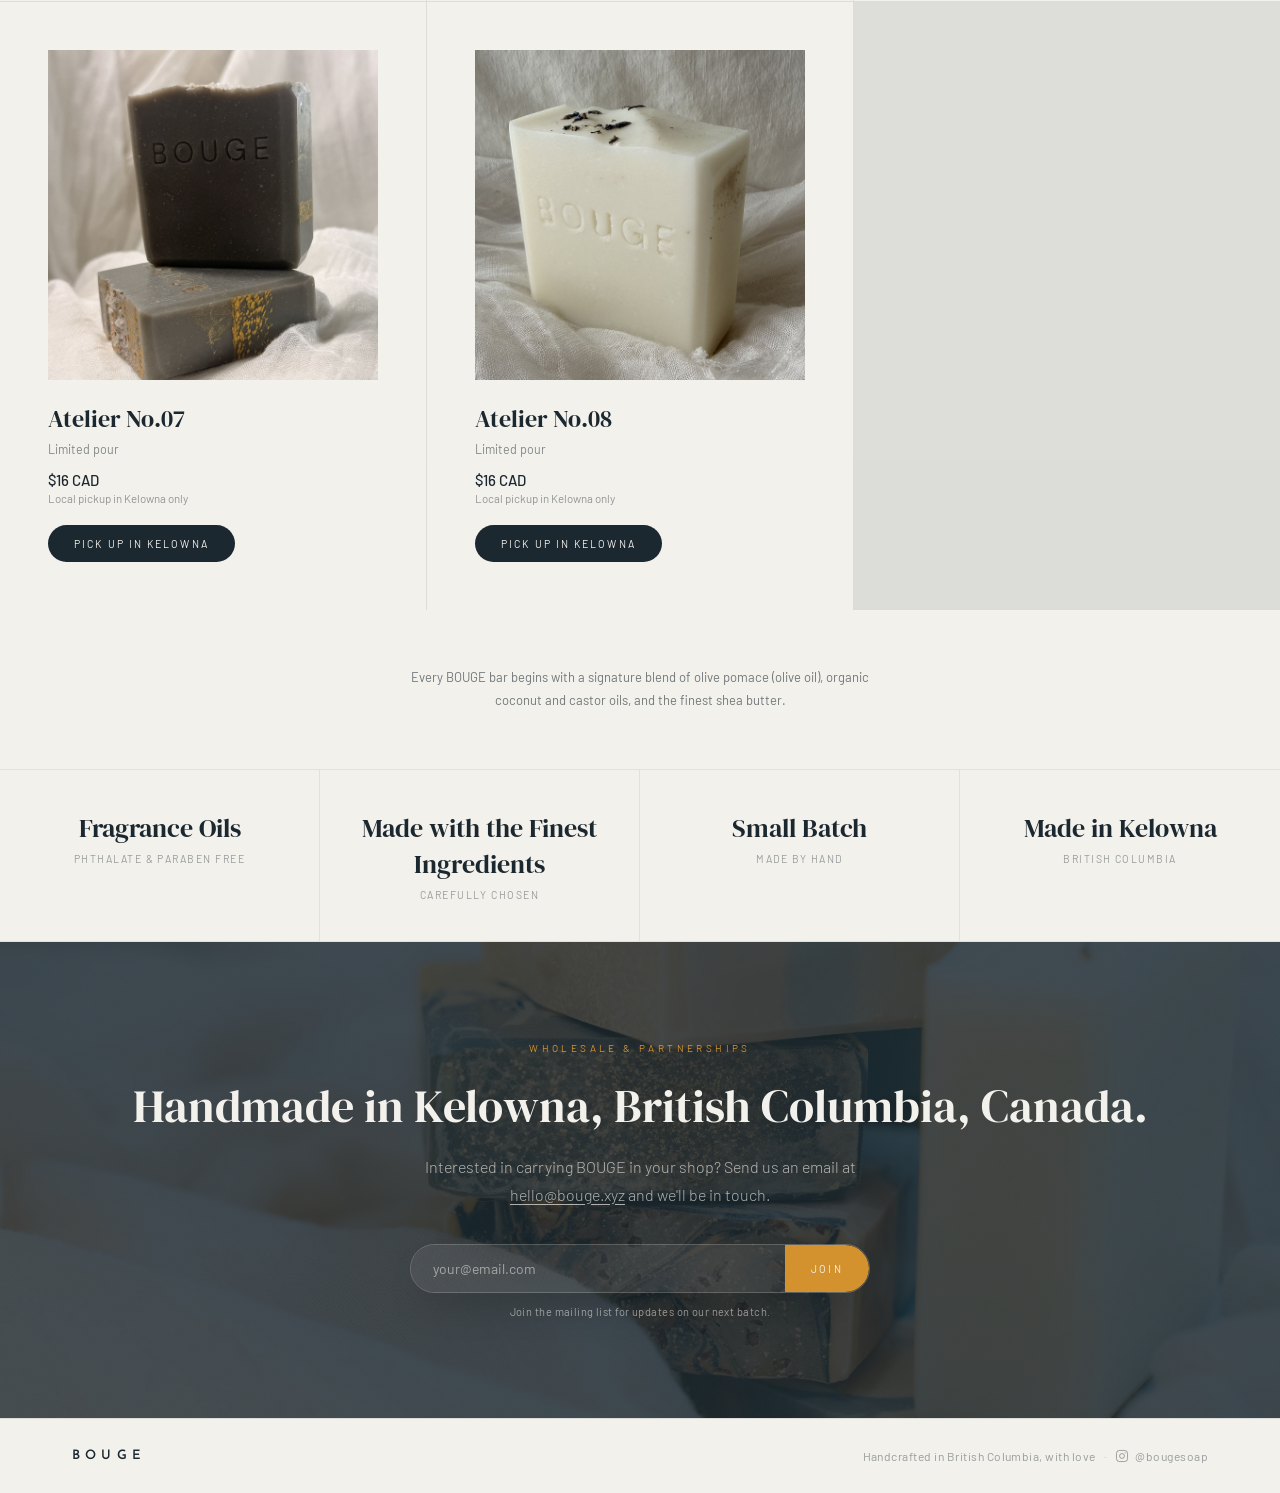
==== commit 9b8af69f: "Olive pomace (olive oil) wording in ingredients Co-Authored-By: Claude Opus 5.5 <noreply@anthropic.c" ====
--- a/index.html
+++ b/index.html
@@ -160,7 +160,7 @@
     </div>
     <div class="product-card__name">AZURE</div>
     <div class="product-card__subtitle">Fresh raspberry &amp; lime meet cool mint &mdash; bright, clean, and beautifully unexpected.</div>
-    <div class="product-card__ingredients"><span class="product-card__ingredients-label">Ingredients</span> Organic olive, coconut, castor oil &amp; shea butter, Cambrian blue clay</div>
+    <div class="product-card__ingredients"><span class="product-card__ingredients-label">Ingredients</span> Olive pomace (olive oil), organic coconut, castor oil &amp; shea butter, Cambrian blue clay</div>
     <div class="product-card__price">$16 CAD</div>
     <div class="product-card__shipping-note">Local pickup in Kelowna only</div>
     <div class="product-card__actions">
@@ -177,7 +177,7 @@
     </div>
     <div class="product-card__name">LAVANDE</div>
     <div class="product-card__subtitle">French lavender softened with violet and jasmine, brightened by citrus and grounded in warm amber, musk and woods.</div>
-    <div class="product-card__ingredients"><span class="product-card__ingredients-label">Ingredients</span> Organic olive, coconut, castor oil &amp; shea butter, Brazilian yellow clay, activated charcoal</div>
+    <div class="product-card__ingredients"><span class="product-card__ingredients-label">Ingredients</span> Olive pomace (olive oil), organic coconut, castor oil &amp; shea butter, Brazilian yellow clay, activated charcoal</div>
     <div class="product-card__price">$16 CAD</div>
     <div class="product-card__shipping-note">Local pickup in Kelowna only</div>
     <div class="product-card__actions">
@@ -194,7 +194,7 @@
     </div>
     <div class="product-card__name">ECLIPSE</div>
     <div class="product-card__subtitle">Dark, seductive and unexpectedly fresh. Wild berries and bright lime open into soft vanilla, settling into a smooth white musk.</div>
-    <div class="product-card__ingredients"><span class="product-card__ingredients-label">Ingredients</span> Organic olive, coconut, castor oil &amp; shea butter, activated charcoal</div>
+    <div class="product-card__ingredients"><span class="product-card__ingredients-label">Ingredients</span> Olive pomace (olive oil), organic coconut, castor oil &amp; shea butter, activated charcoal</div>
     <div class="product-card__price">$16 CAD</div>
     <div class="product-card__shipping-note">Local pickup in Kelowna only</div>
     <div class="product-card__actions">
@@ -380,7 +380,7 @@
 
 <!-- INGREDIENTS BLURB — Jill's copy, applies to all bars (core + Atelier). -->
 <div class="soap-note reveal">
-  <p class="soap-note__text">Every BOUGE bar begins with a signature blend of the finest Italian olive oil, organic coconut and castor oils, and the finest shea butter.</p>
+  <p class="soap-note__text">Every BOUGE bar begins with a signature blend of olive pomace (olive oil), organic coconut and castor oils, and the finest shea butter.</p>
 </div>
 
 <!-- VALUES ROW -->
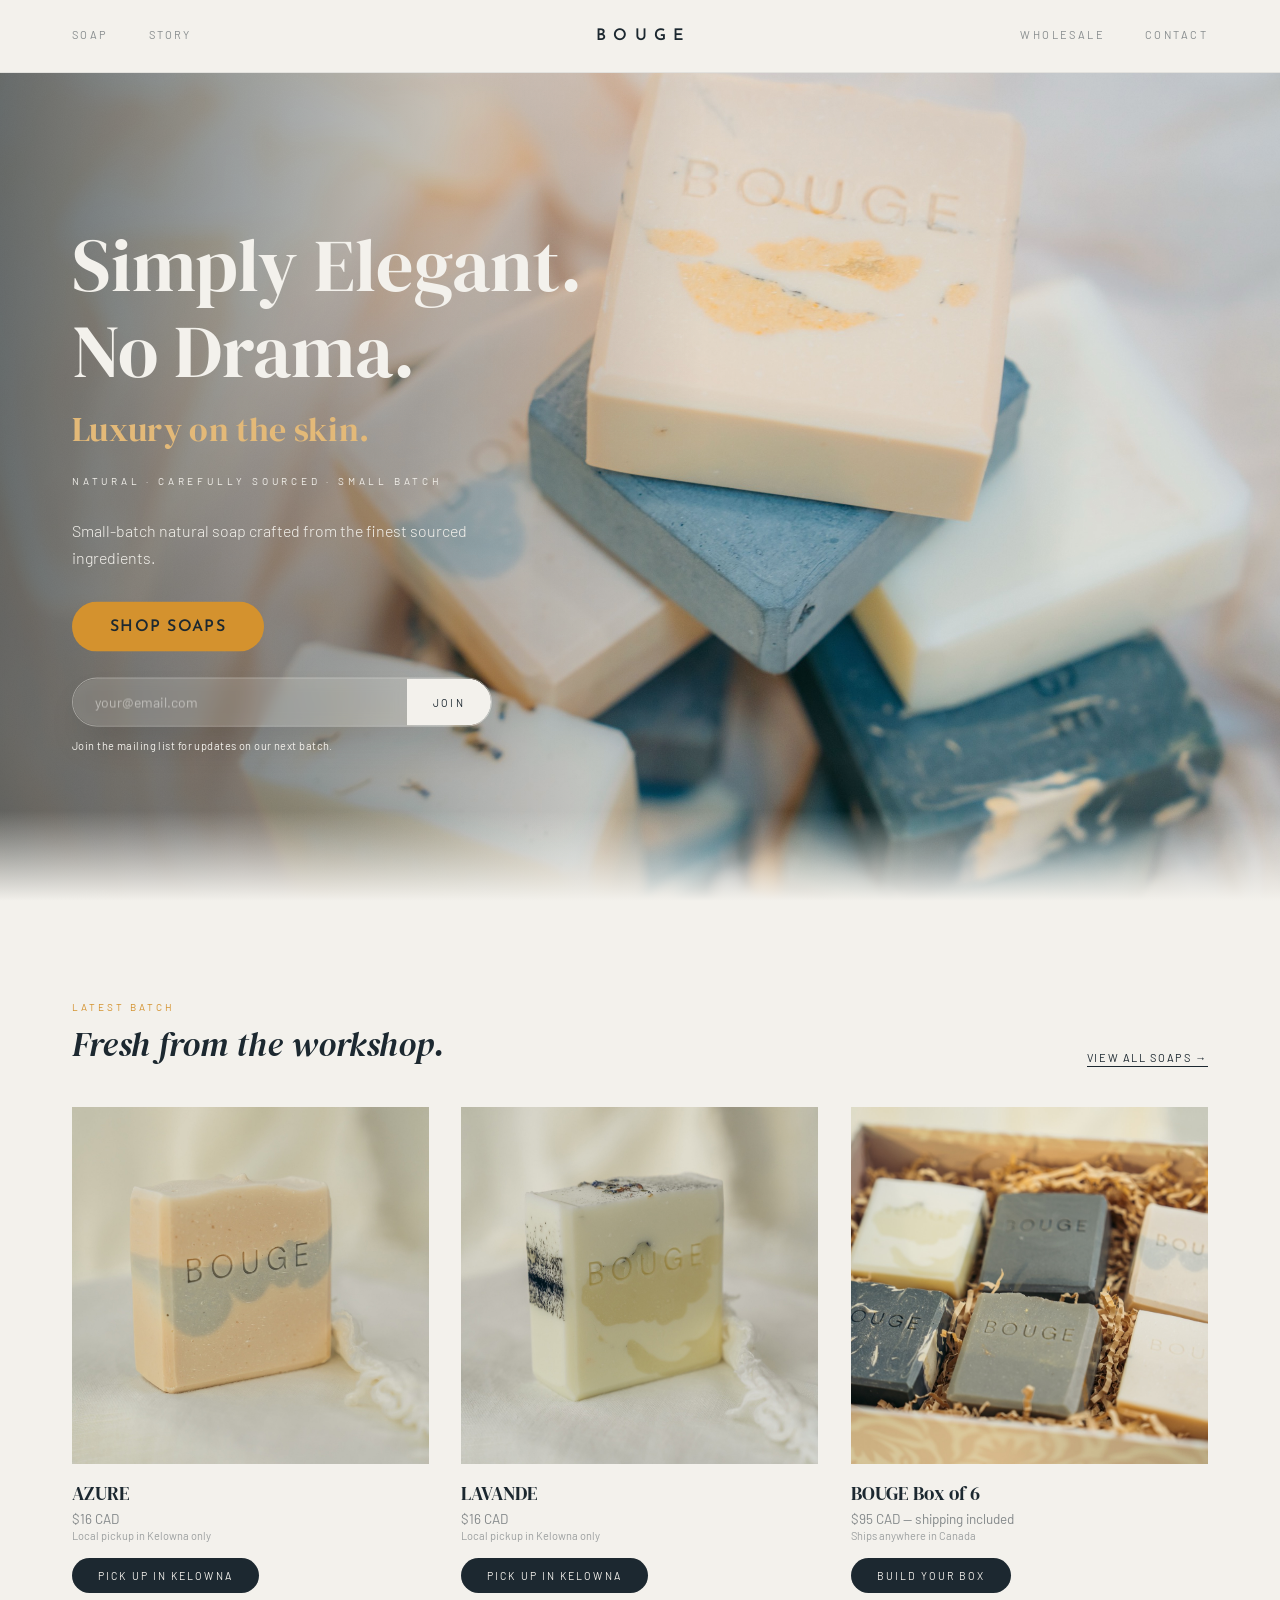
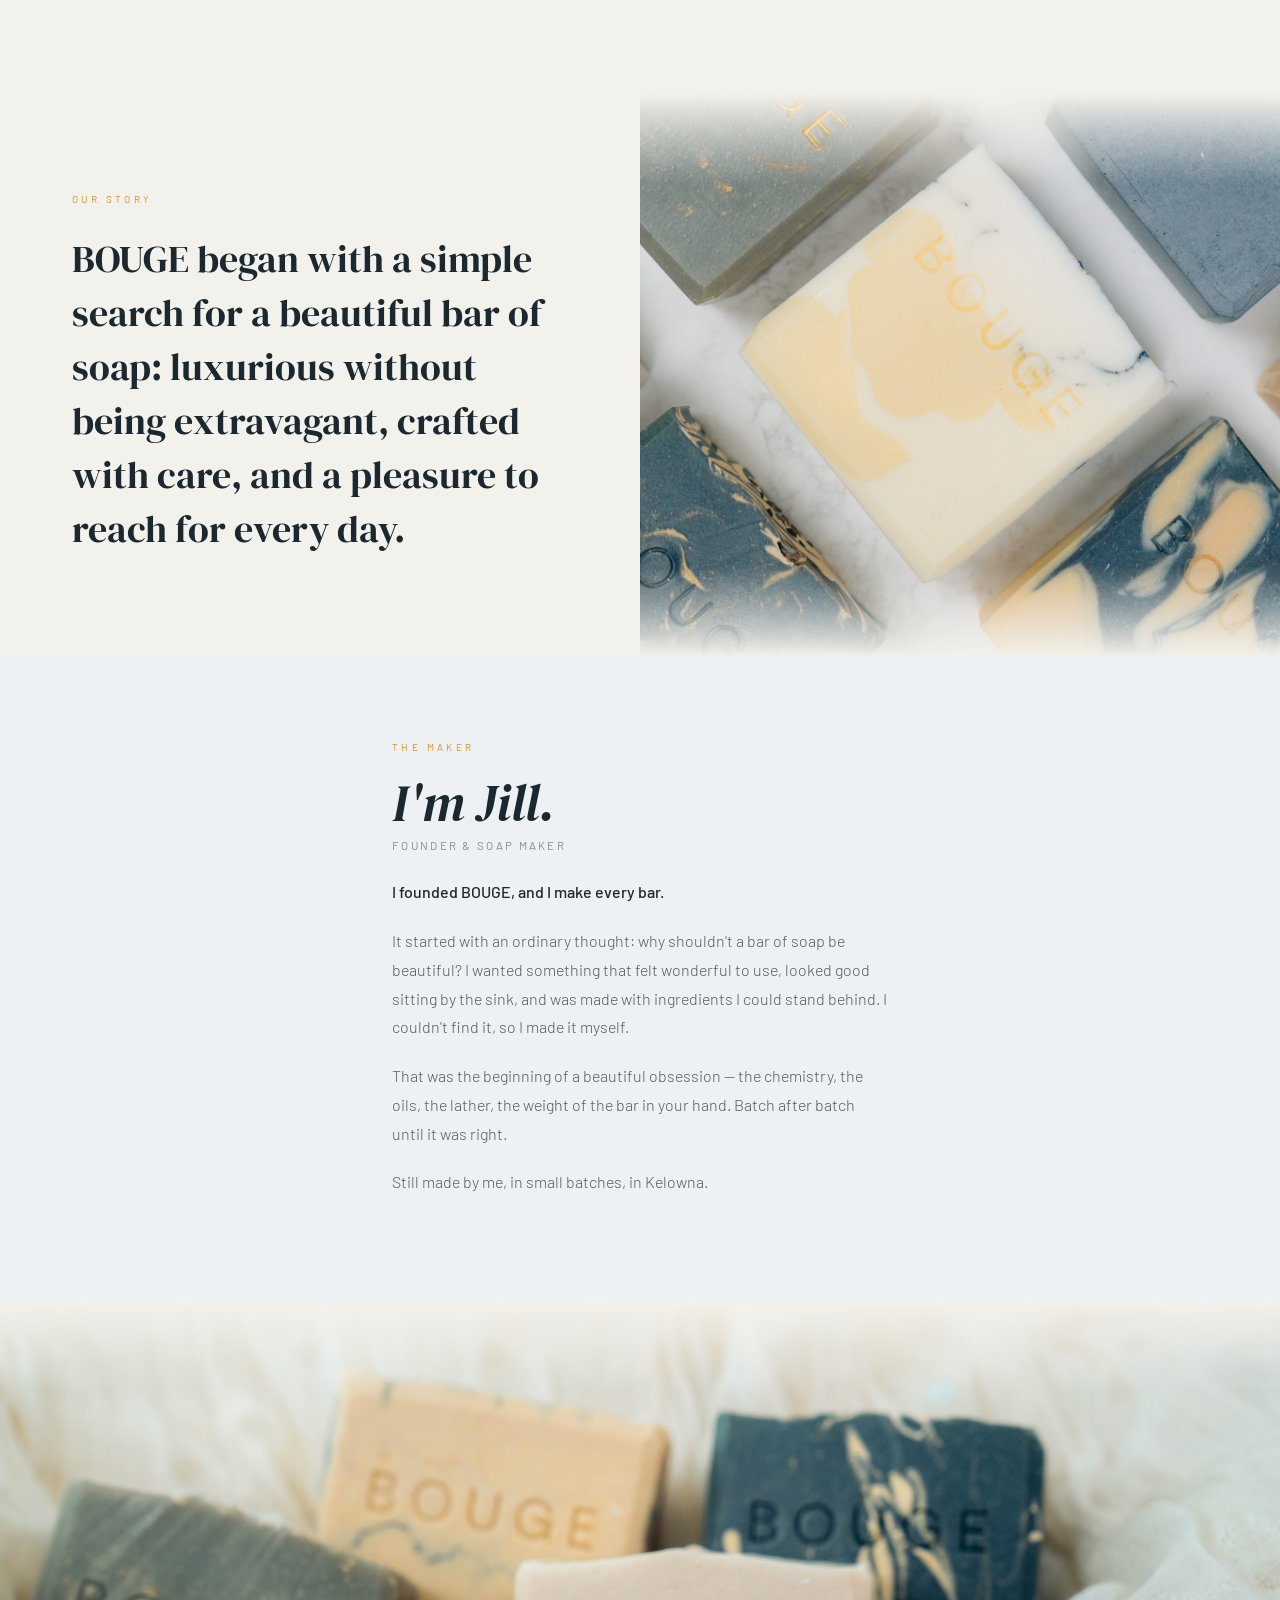
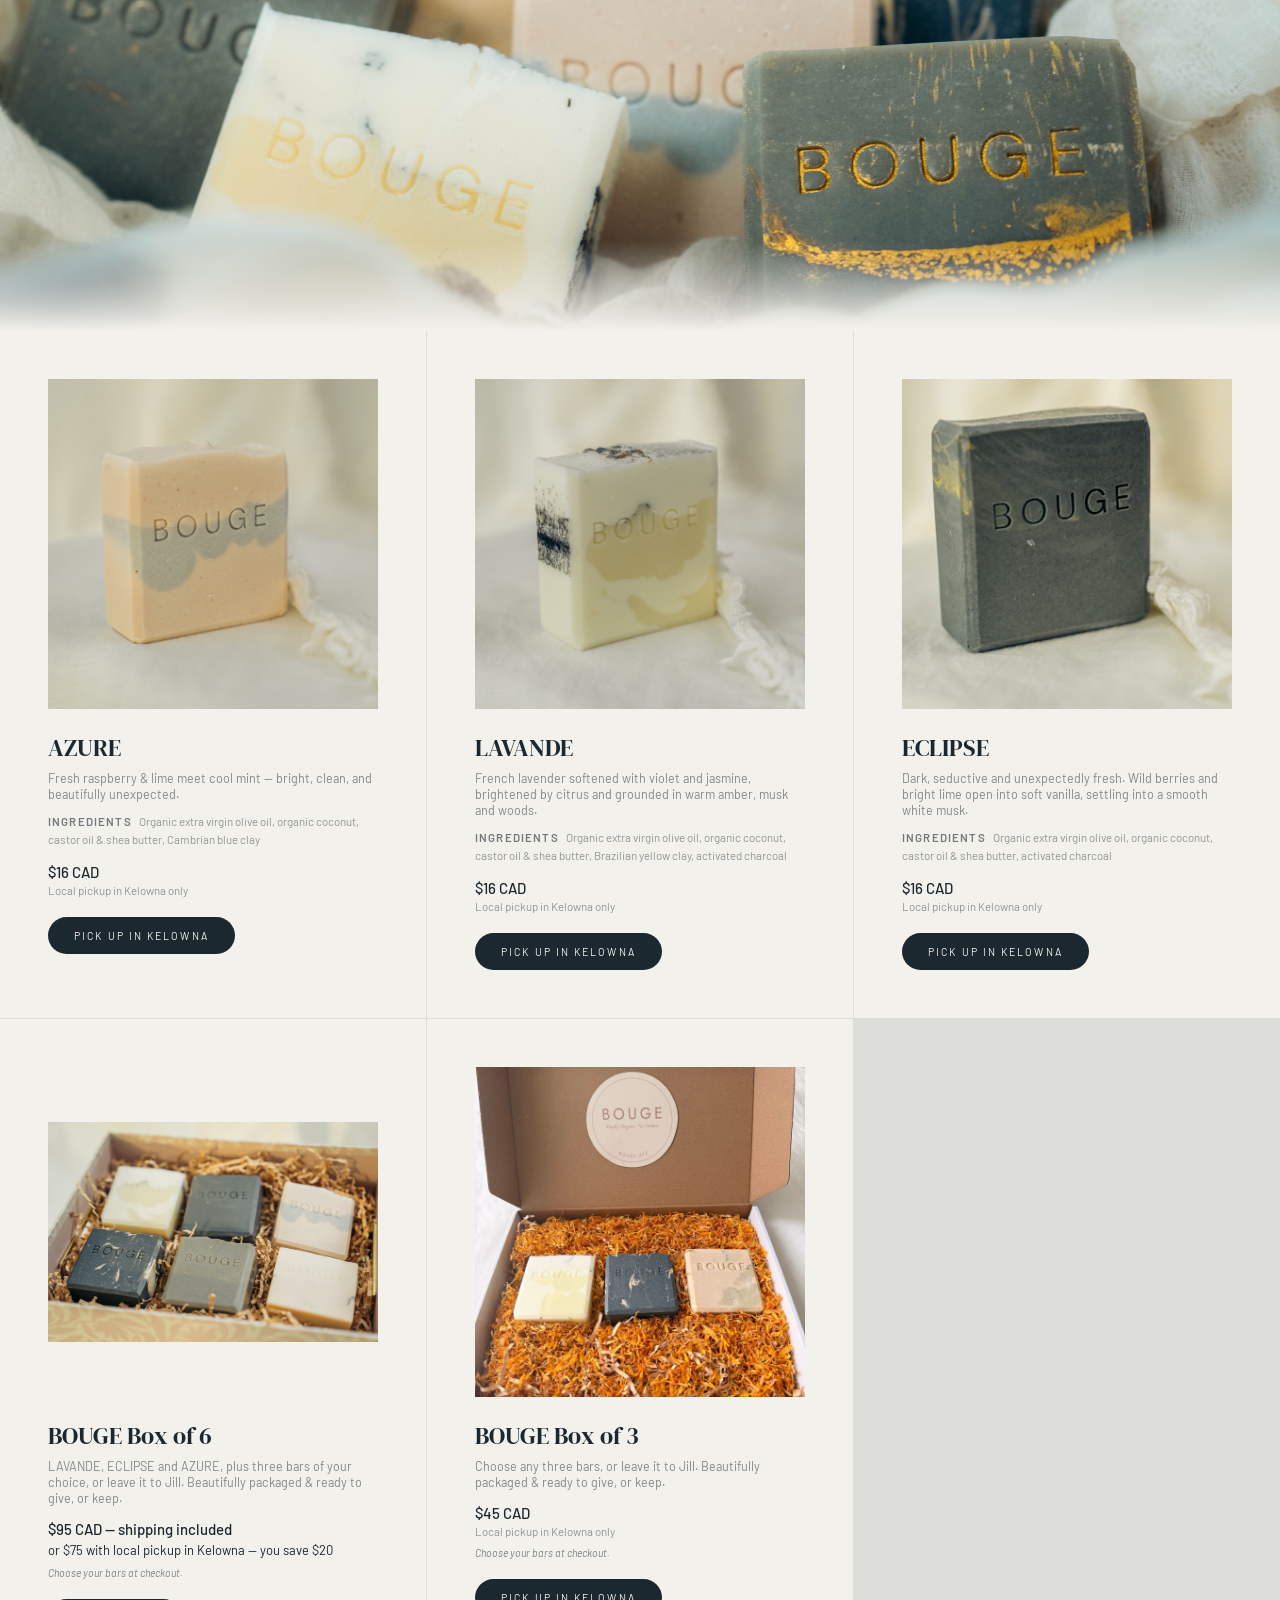
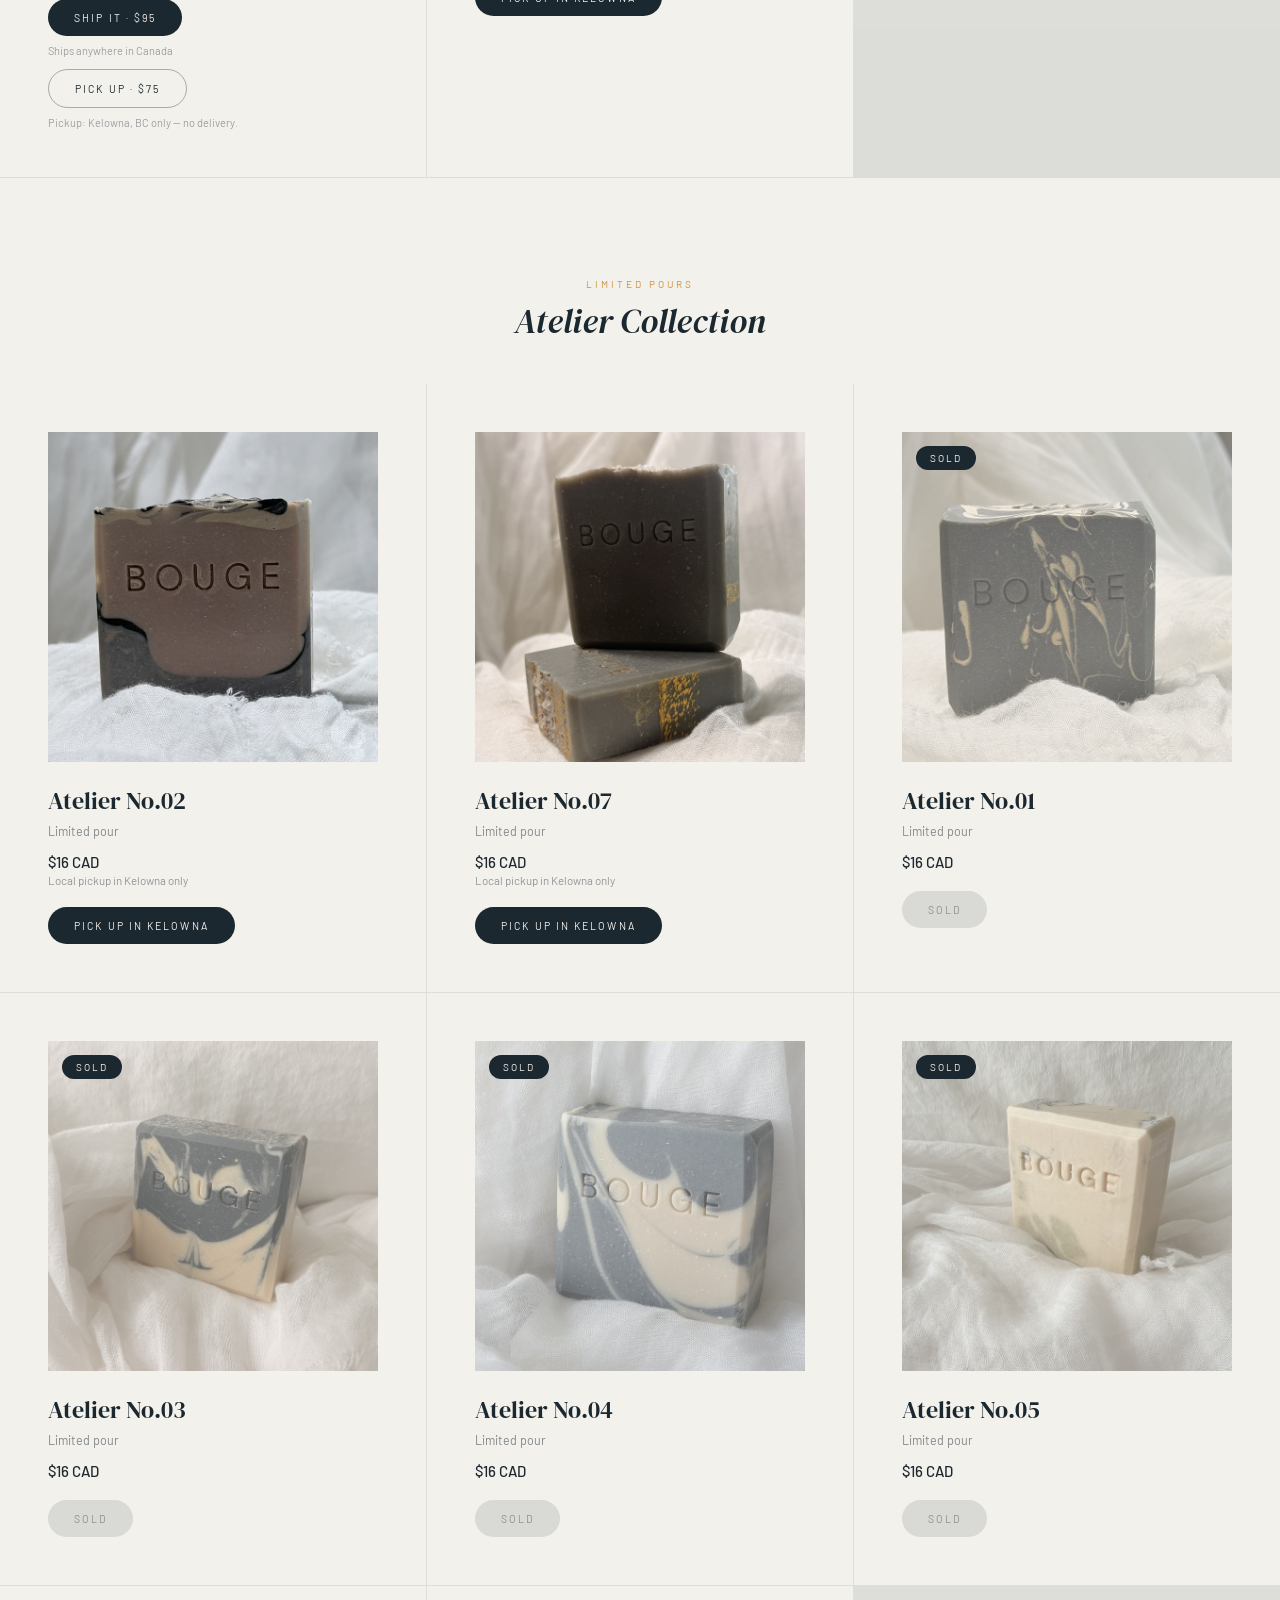
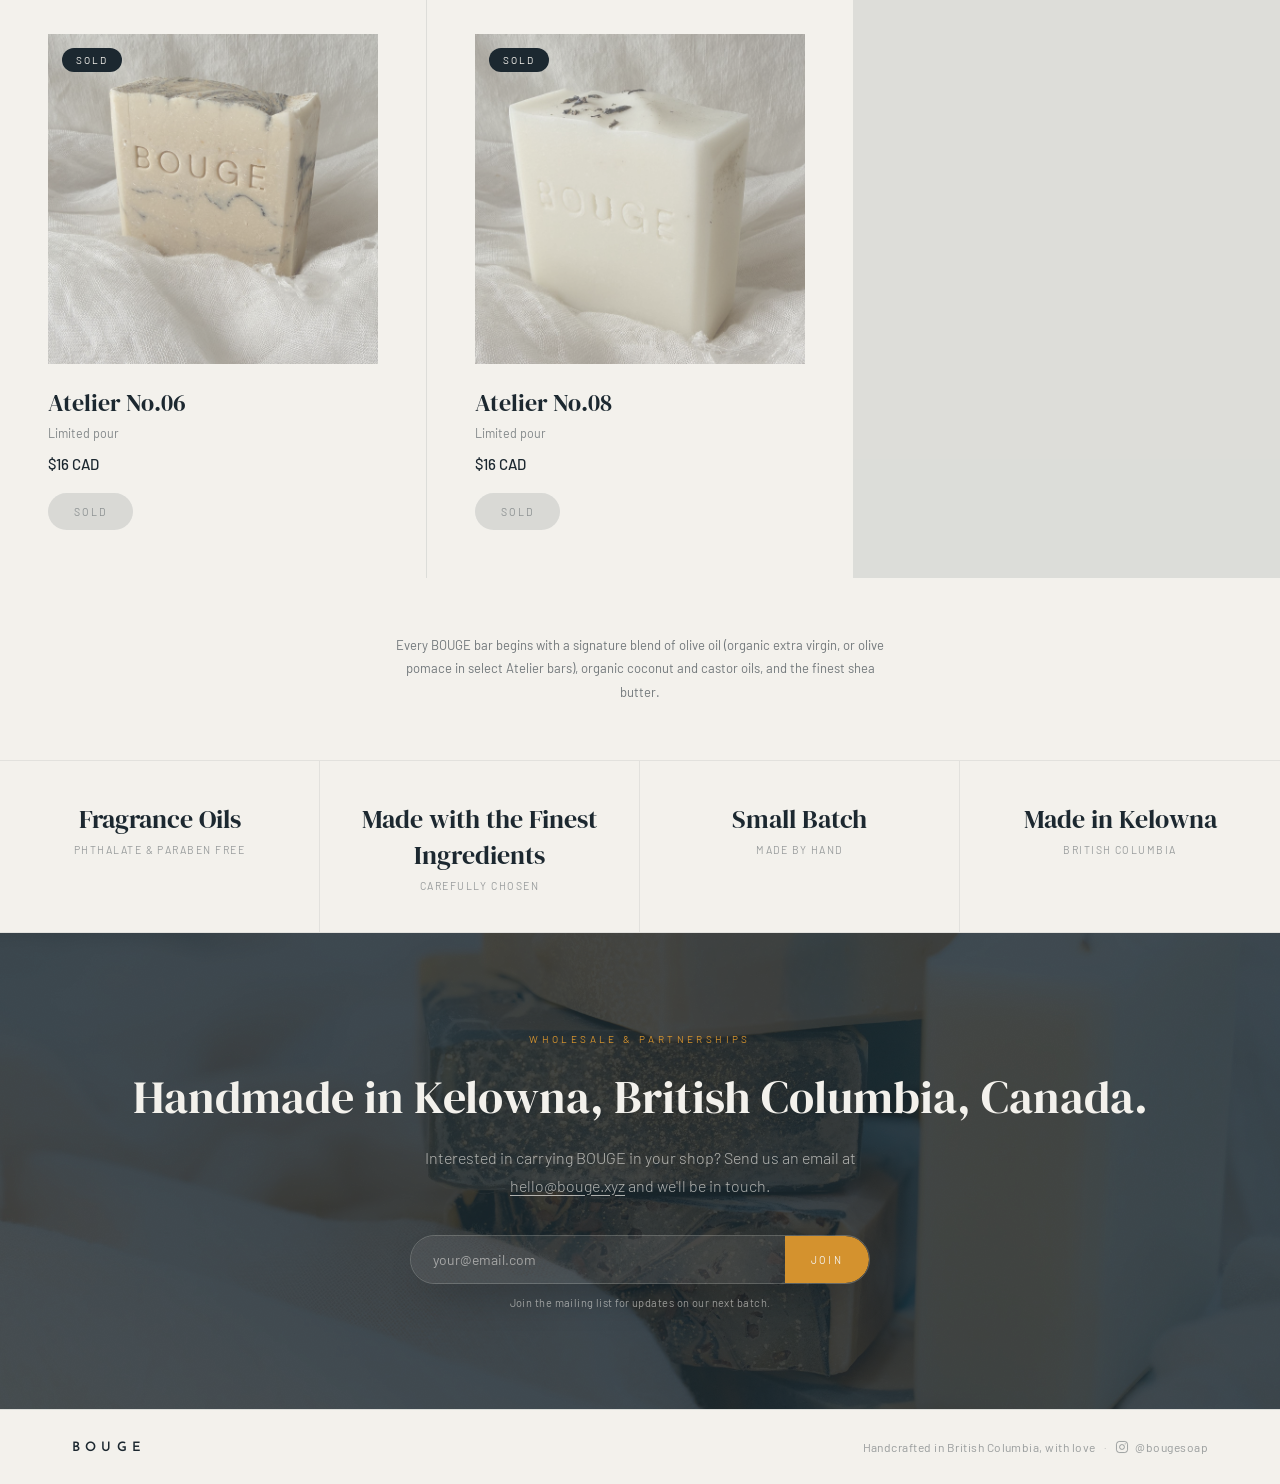
==== commit 6587a016: "Fair prep: ingredient pages, sold Atelier bars, organic EVOO wording - Ingredient pages at /lavande," ====
--- a/index.html
+++ b/index.html
@@ -160,7 +160,7 @@
     </div>
     <div class="product-card__name">AZURE</div>
     <div class="product-card__subtitle">Fresh raspberry &amp; lime meet cool mint &mdash; bright, clean, and beautifully unexpected.</div>
-    <div class="product-card__ingredients"><span class="product-card__ingredients-label">Ingredients</span> Olive pomace (olive oil), organic coconut, castor oil &amp; shea butter, Cambrian blue clay</div>
+    <div class="product-card__ingredients"><span class="product-card__ingredients-label">Ingredients</span> Organic extra virgin olive oil, organic coconut, castor oil &amp; shea butter, Cambrian blue clay</div>
     <div class="product-card__price">$16 CAD</div>
     <div class="product-card__shipping-note">Local pickup in Kelowna only</div>
     <div class="product-card__actions">
@@ -177,7 +177,7 @@
     </div>
     <div class="product-card__name">LAVANDE</div>
     <div class="product-card__subtitle">French lavender softened with violet and jasmine, brightened by citrus and grounded in warm amber, musk and woods.</div>
-    <div class="product-card__ingredients"><span class="product-card__ingredients-label">Ingredients</span> Olive pomace (olive oil), organic coconut, castor oil &amp; shea butter, Brazilian yellow clay, activated charcoal</div>
+    <div class="product-card__ingredients"><span class="product-card__ingredients-label">Ingredients</span> Organic extra virgin olive oil, organic coconut, castor oil &amp; shea butter, Brazilian yellow clay, activated charcoal</div>
     <div class="product-card__price">$16 CAD</div>
     <div class="product-card__shipping-note">Local pickup in Kelowna only</div>
     <div class="product-card__actions">
@@ -194,7 +194,7 @@
     </div>
     <div class="product-card__name">ECLIPSE</div>
     <div class="product-card__subtitle">Dark, seductive and unexpectedly fresh. Wild berries and bright lime open into soft vanilla, settling into a smooth white musk.</div>
-    <div class="product-card__ingredients"><span class="product-card__ingredients-label">Ingredients</span> Olive pomace (olive oil), organic coconut, castor oil &amp; shea butter, activated charcoal</div>
+    <div class="product-card__ingredients"><span class="product-card__ingredients-label">Ingredients</span> Organic extra virgin olive oil, organic coconut, castor oil &amp; shea butter, activated charcoal</div>
     <div class="product-card__price">$16 CAD</div>
     <div class="product-card__shipping-note">Local pickup in Kelowna only</div>
     <div class="product-card__actions">
@@ -253,125 +253,123 @@
   </div>
 </div>
 <div class="products products--atelier">
-  <!-- ATELIER No.01 — photo IMG_8102 from Jill. Live Stripe Payment Links (see CLAUDE.md for IDs). -->
+  <!-- ATELIER No.02 — photo IMG_8111 from Jill. Live Stripe Payment Links (see CLAUDE.md for IDs). -->
   <div class="product-card reveal">
     <div class="product-card__media">
+      <img class="product-card__img" src="assets/images/product-atelier-02.jpg" alt="BOUGE Atelier No.02 soap, taupe bar layered over charcoal" loading="lazy">
+    </div>
+    <div class="product-card__name">Atelier No.02</div>
+    <div class="product-card__subtitle">Limited pour</div>
+    <div class="product-card__price">$16 CAD</div>
+    <div class="product-card__shipping-note">Local pickup in Kelowna only</div>
+    <div class="product-card__actions">
+      <div class="product-card__action-col">
+        <a class="product-card__buy" href="https://buy.stripe.com/5kQ4gA2so8DEajpcoa1RC0j">Pick Up in Kelowna</a>
+      </div>
+    </div>
+  </div>
+  <!-- ATELIER No.07 — photo IMG_8128 from Jill. Live Stripe Payment Links (see CLAUDE.md for IDs). -->
+  <div class="product-card reveal reveal--delay-3">
+    <div class="product-card__media">
+      <img class="product-card__img" src="assets/images/product-atelier-07.jpg" alt="BOUGE Atelier No.07 soap, slate grey bar stacked on a grey bar with gold detail" loading="lazy">
+    </div>
+    <div class="product-card__name">Atelier No.07</div>
+    <div class="product-card__subtitle">Limited pour</div>
+    <div class="product-card__price">$16 CAD</div>
+    <div class="product-card__shipping-note">Local pickup in Kelowna only</div>
+    <div class="product-card__actions">
+      <div class="product-card__action-col">
+        <a class="product-card__buy" href="https://buy.stripe.com/aFaaEYaYUf22dvB1Jw1RC0t">Pick Up in Kelowna</a>
+      </div>
+    </div>
+  </div>
+  <!-- ATELIER No.01 — photo IMG_8102 from Jill. SOLD 2026-11-15 (Jill). Pickup link deactivated in Stripe. -->
+  <div class="product-card reveal product-card--sold">
+    <div class="product-card__media">
+      <span class="product-card__sold-tag">Sold</span>
       <img class="product-card__img" src="assets/images/product-atelier-01.jpg" alt="BOUGE Atelier No.01 soap, charcoal bar with gold and cream swirls" loading="lazy">
     </div>
     <div class="product-card__name">Atelier No.01</div>
     <div class="product-card__subtitle">Limited pour</div>
     <div class="product-card__price">$16 CAD</div>
-    <div class="product-card__shipping-note">Local pickup in Kelowna only</div>
-    <div class="product-card__actions">
-      <div class="product-card__action-col">
-        <a class="product-card__buy" href="https://buy.stripe.com/14A8wQaYUcTU77d87U1RC0h">Pick Up in Kelowna</a>
-      </div>
-    </div>
-  </div>
-  <!-- ATELIER No.02 — photo IMG_8111 from Jill. Live Stripe Payment Links (see CLAUDE.md for IDs). -->
-  <div class="product-card reveal reveal--delay-3">
-    <div class="product-card__media">
-      <img class="product-card__img" src="assets/images/product-atelier-02.jpg" alt="BOUGE Atelier No.02 soap, taupe bar layered over charcoal" loading="lazy">
-    </div>
-    <div class="product-card__name">Atelier No.02</div>
-    <div class="product-card__subtitle">Limited pour</div>
-    <div class="product-card__price">$16 CAD</div>
-    <div class="product-card__shipping-note">Local pickup in Kelowna only</div>
-    <div class="product-card__actions">
-      <div class="product-card__action-col">
-        <a class="product-card__buy" href="https://buy.stripe.com/5kQ4gA2so8DEajpcoa1RC0j">Pick Up in Kelowna</a>
-      </div>
-    </div>
-  </div>
-
-  <!-- ATELIER No.03 — photo IMG_8184 from Jill. Live Stripe Payment Links (see CLAUDE.md for IDs). -->
-  <div class="product-card reveal">
-    <div class="product-card__media">
+    <div class="product-card__actions">
+      <div class="product-card__action-col">
+        <span class="product-card__buy product-card__buy--disabled">Sold</span>
+      </div>
+    </div>
+  </div>
+  <!-- ATELIER No.03 — photo IMG_8184 from Jill. SOLD 2026-11-15 (Jill). Pickup link deactivated in Stripe. -->
+  <div class="product-card reveal reveal--delay-3 product-card--sold">
+    <div class="product-card__media">
+      <span class="product-card__sold-tag">Sold</span>
       <img class="product-card__img" src="assets/images/product-atelier-03.jpg" alt="BOUGE Atelier No.03 soap, charcoal and peach swirled bar" loading="lazy">
     </div>
     <div class="product-card__name">Atelier No.03</div>
     <div class="product-card__subtitle">Limited pour</div>
     <div class="product-card__price">$16 CAD</div>
-    <div class="product-card__shipping-note">Local pickup in Kelowna only</div>
-    <div class="product-card__actions">
-      <div class="product-card__action-col">
-        <a class="product-card__buy" href="https://buy.stripe.com/eVq7sM3wsf226390Fs1RC0l">Pick Up in Kelowna</a>
-      </div>
-    </div>
-  </div>
-  <!-- ATELIER No.04 — photo IMG_8186 from Jill. Live Stripe Payment Links (see CLAUDE.md for IDs). -->
-  <div class="product-card reveal reveal--delay-3">
-    <div class="product-card__media">
+    <div class="product-card__actions">
+      <div class="product-card__action-col">
+        <span class="product-card__buy product-card__buy--disabled">Sold</span>
+      </div>
+    </div>
+  </div>
+  <!-- ATELIER No.04 — photo IMG_8186 from Jill. SOLD 2026-11-15 (Jill). Pickup link deactivated in Stripe. -->
+  <div class="product-card reveal product-card--sold">
+    <div class="product-card__media">
+      <span class="product-card__sold-tag">Sold</span>
       <img class="product-card__img" src="assets/images/product-atelier-04.jpg" alt="BOUGE Atelier No.04 soap, charcoal and cream swirled bar" loading="lazy">
     </div>
     <div class="product-card__name">Atelier No.04</div>
     <div class="product-card__subtitle">Limited pour</div>
     <div class="product-card__price">$16 CAD</div>
-    <div class="product-card__shipping-note">Local pickup in Kelowna only</div>
-    <div class="product-card__actions">
-      <div class="product-card__action-col">
-        <a class="product-card__buy" href="https://buy.stripe.com/eVqcN6c2YbPQ1MT87U1RC0n">Pick Up in Kelowna</a>
-      </div>
-    </div>
-  </div>
-
-  <!-- ATELIER No.05 — photo IMG_8182 from Jill. Live Stripe Payment Links (see CLAUDE.md for IDs). -->
-  <div class="product-card reveal">
-    <div class="product-card__media">
+    <div class="product-card__actions">
+      <div class="product-card__action-col">
+        <span class="product-card__buy product-card__buy--disabled">Sold</span>
+      </div>
+    </div>
+  </div>
+  <!-- ATELIER No.05 — photo IMG_8182 from Jill. SOLD 2026-11-15 (Jill). Pickup link deactivated in Stripe. -->
+  <div class="product-card reveal reveal--delay-3 product-card--sold">
+    <div class="product-card__media">
+      <span class="product-card__sold-tag">Sold</span>
       <img class="product-card__img" src="assets/images/product-atelier-05.jpg" alt="BOUGE Atelier No.05 soap, blush bar with sage clay detail" loading="lazy">
     </div>
     <div class="product-card__name">Atelier No.05</div>
     <div class="product-card__subtitle">Limited pour</div>
     <div class="product-card__price">$16 CAD</div>
-    <div class="product-card__shipping-note">Local pickup in Kelowna only</div>
-    <div class="product-card__actions">
-      <div class="product-card__action-col">
-        <a class="product-card__buy" href="https://buy.stripe.com/00w4gA7MIg669fl1Jw1RC0p">Pick Up in Kelowna</a>
-      </div>
-    </div>
-  </div>
-  <!-- ATELIER No.06 — photo IMG_8178 from Jill. Live Stripe Payment Links (see CLAUDE.md for IDs). -->
-  <div class="product-card reveal reveal--delay-3">
-    <div class="product-card__media">
+    <div class="product-card__actions">
+      <div class="product-card__action-col">
+        <span class="product-card__buy product-card__buy--disabled">Sold</span>
+      </div>
+    </div>
+  </div>
+  <!-- ATELIER No.06 — photo IMG_8178 from Jill. SOLD 2026-11-15 (Jill). Pickup link deactivated in Stripe. -->
+  <div class="product-card reveal product-card--sold">
+    <div class="product-card__media">
+      <span class="product-card__sold-tag">Sold</span>
       <img class="product-card__img" src="assets/images/product-atelier-06.jpg" alt="BOUGE Atelier No.06 soap, cream bar with charcoal veining" loading="lazy">
     </div>
     <div class="product-card__name">Atelier No.06</div>
     <div class="product-card__subtitle">Limited pour</div>
     <div class="product-card__price">$16 CAD</div>
-    <div class="product-card__shipping-note">Local pickup in Kelowna only</div>
-    <div class="product-card__actions">
-      <div class="product-card__action-col">
-        <a class="product-card__buy" href="https://buy.stripe.com/aFa5kE9UQaLM0IP1Jw1RC0r">Pick Up in Kelowna</a>
-      </div>
-    </div>
-  </div>
-  <!-- ATELIER No.07 — photo IMG_8128 from Jill. Live Stripe Payment Links (see CLAUDE.md for IDs). -->
-  <div class="product-card reveal">
-    <div class="product-card__media">
-      <img class="product-card__img" src="assets/images/product-atelier-07.jpg" alt="BOUGE Atelier No.07 soap, slate grey bar stacked on a grey bar with gold detail" loading="lazy">
-    </div>
-    <div class="product-card__name">Atelier No.07</div>
-    <div class="product-card__subtitle">Limited pour</div>
-    <div class="product-card__price">$16 CAD</div>
-    <div class="product-card__shipping-note">Local pickup in Kelowna only</div>
-    <div class="product-card__actions">
-      <div class="product-card__action-col">
-        <a class="product-card__buy" href="https://buy.stripe.com/aFaaEYaYUf22dvB1Jw1RC0t">Pick Up in Kelowna</a>
-      </div>
-    </div>
-  </div>
-  <!-- ATELIER No.08 — photo IMG_8175 from Jill. Live Stripe Payment Links (see CLAUDE.md for IDs). -->
-  <div class="product-card reveal reveal--delay-3">
-    <div class="product-card__media">
+    <div class="product-card__actions">
+      <div class="product-card__action-col">
+        <span class="product-card__buy product-card__buy--disabled">Sold</span>
+      </div>
+    </div>
+  </div>
+  <!-- ATELIER No.08 — photo IMG_8175 from Jill. SOLD 2026-11-15 (Jill). Pickup link deactivated in Stripe. -->
+  <div class="product-card reveal reveal--delay-3 product-card--sold">
+    <div class="product-card__media">
+      <span class="product-card__sold-tag">Sold</span>
       <img class="product-card__img" src="assets/images/product-atelier-08.jpg" alt="BOUGE Atelier No.08 soap, ivory bar topped with dried botanicals" loading="lazy">
     </div>
     <div class="product-card__name">Atelier No.08</div>
     <div class="product-card__subtitle">Limited pour</div>
     <div class="product-card__price">$16 CAD</div>
-    <div class="product-card__shipping-note">Local pickup in Kelowna only</div>
-    <div class="product-card__actions">
-      <div class="product-card__action-col">
-        <a class="product-card__buy" href="https://buy.stripe.com/00waEY8QMcTU4Z587U1RC0v">Pick Up in Kelowna</a>
+    <div class="product-card__actions">
+      <div class="product-card__action-col">
+        <span class="product-card__buy product-card__buy--disabled">Sold</span>
       </div>
     </div>
   </div>
@@ -380,7 +378,7 @@
 
 <!-- INGREDIENTS BLURB — Jill's copy, applies to all bars (core + Atelier). -->
 <div class="soap-note reveal">
-  <p class="soap-note__text">Every BOUGE bar begins with a signature blend of olive pomace (olive oil), organic coconut and castor oils, and the finest shea butter.</p>
+  <p class="soap-note__text">Every BOUGE bar begins with a signature blend of olive oil (organic extra virgin, or olive pomace in select Atelier bars), organic coconut and castor oils, and the finest shea butter.</p>
 </div>
 
 <!-- VALUES ROW -->
--- a/styles/style.css
+++ b/styles/style.css
@@ -1025,6 +1025,27 @@
   pointer-events: none;
 }
 
+/* Sold Atelier bars (2026-11-15) — photo stays up so the range shows,
+   muted slightly, with a small "Sold" tag. */
+.product-card__sold-tag {
+  position: absolute;
+  top: 14px;
+  left: 14px;
+  z-index: 1;
+  padding: 6px 14px;
+  background: var(--color-slate);
+  color: var(--color-bg);
+  border-radius: var(--radius-pill);
+  font-family: var(--font-body), sans-serif;
+  font-size: 10px;
+  letter-spacing: 0.2em;
+  text-transform: uppercase;
+}
+
+.product-card--sold .product-card__img {
+  opacity: 0.6;
+}
+
 .product-card__buy--disabled:hover {
   background: rgba(28, 40, 48, 0.12);
   transform: none;
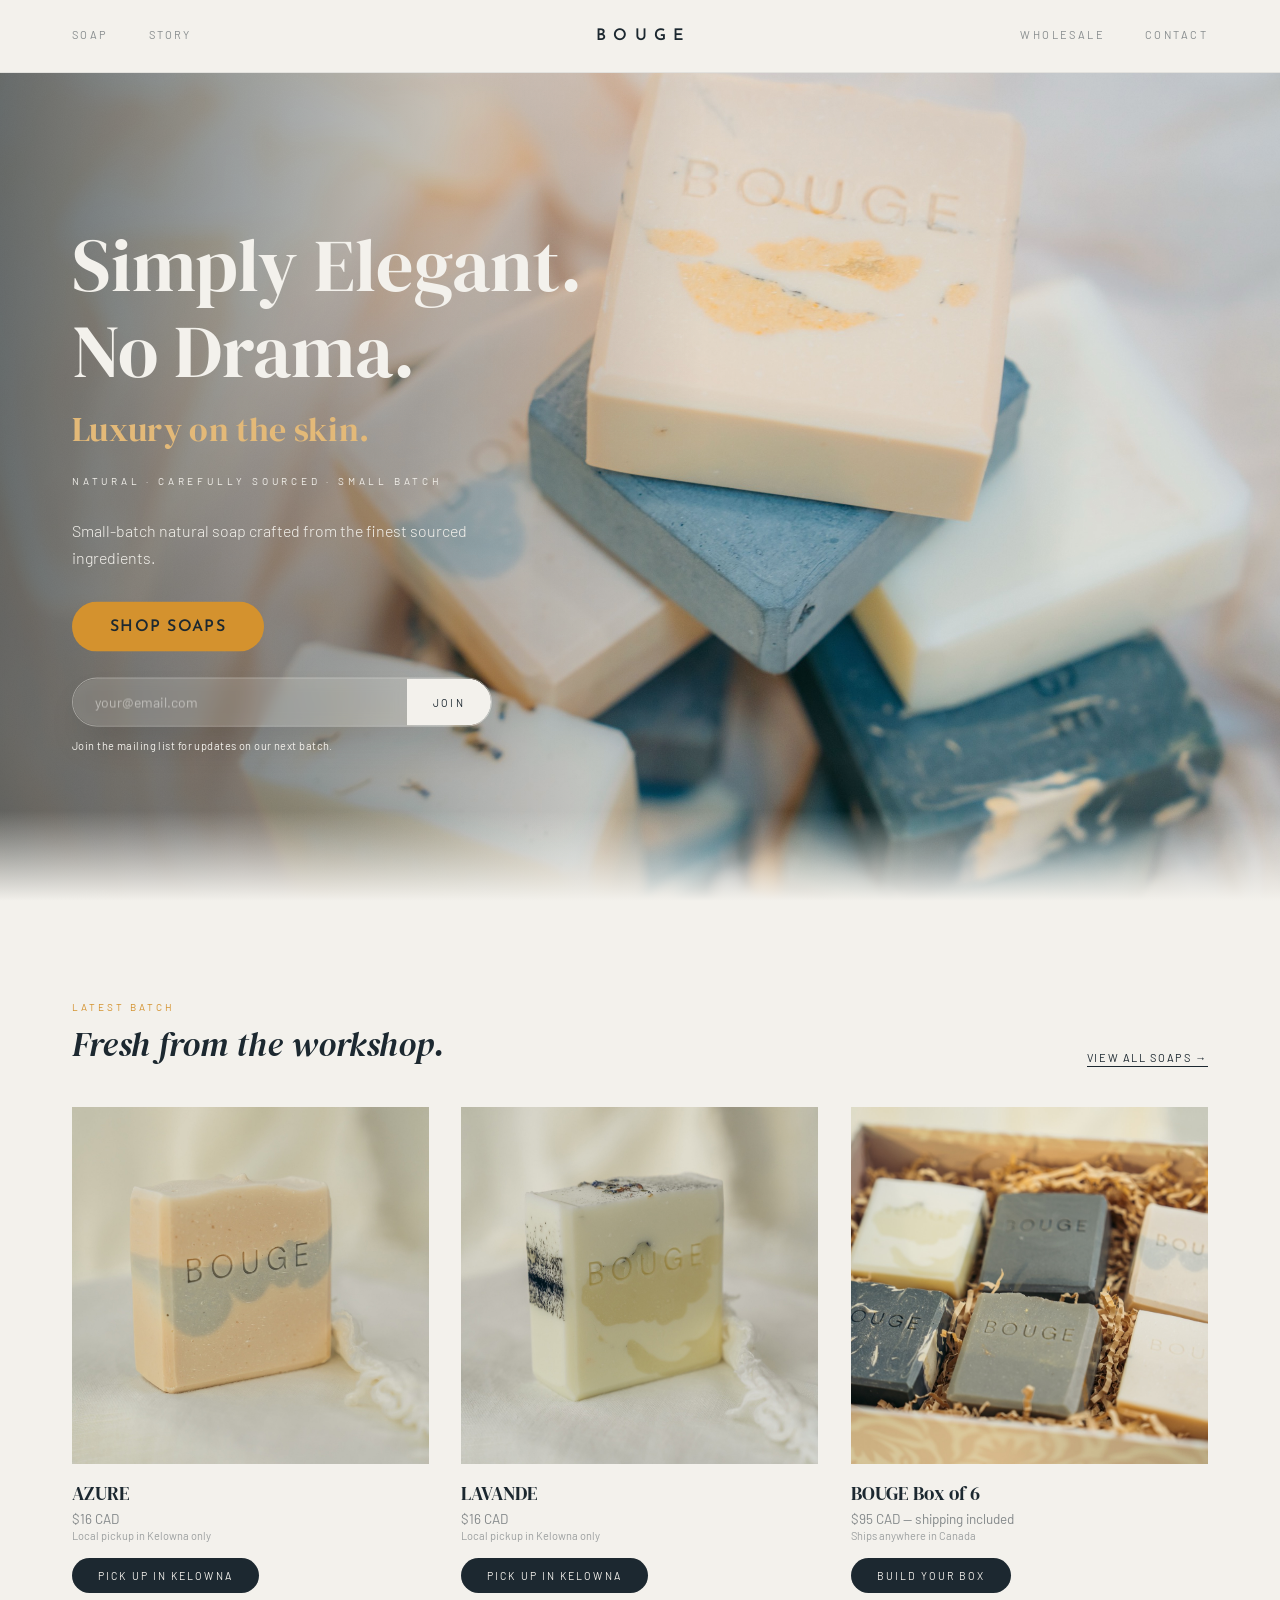
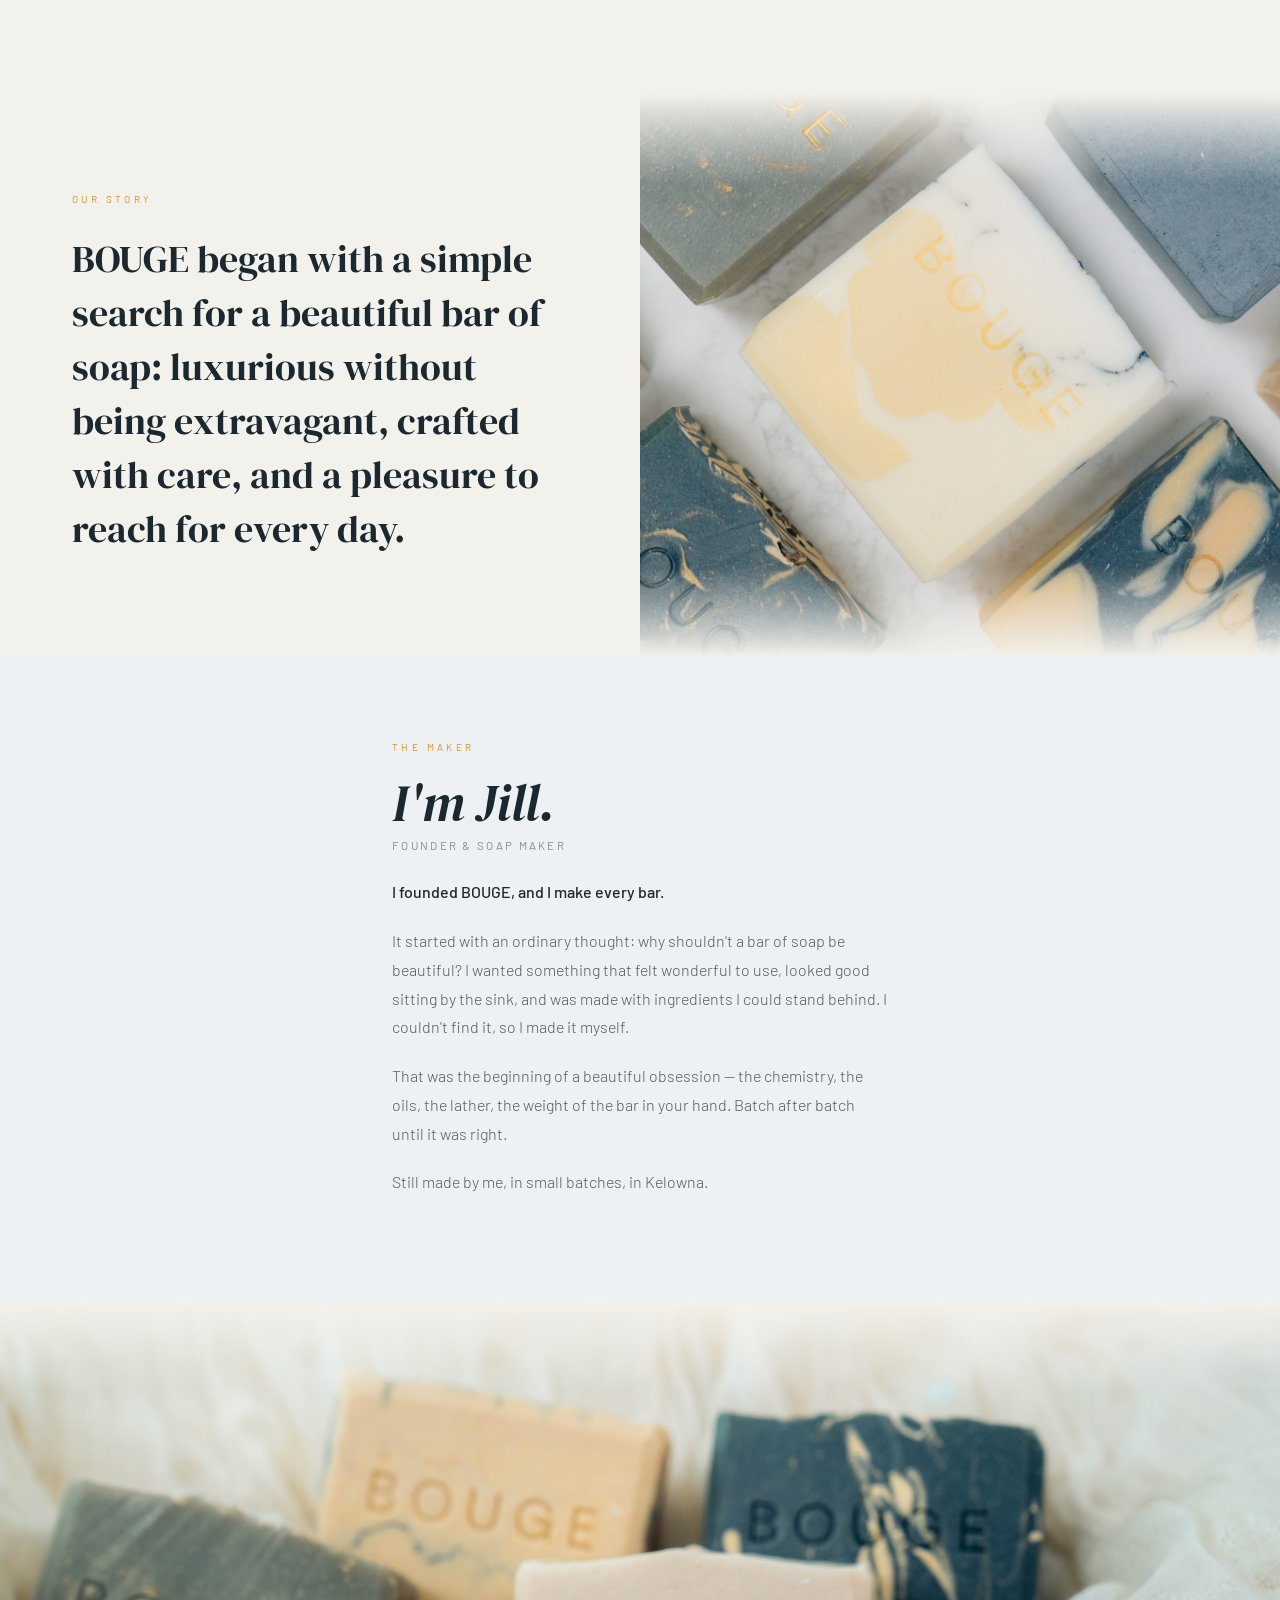
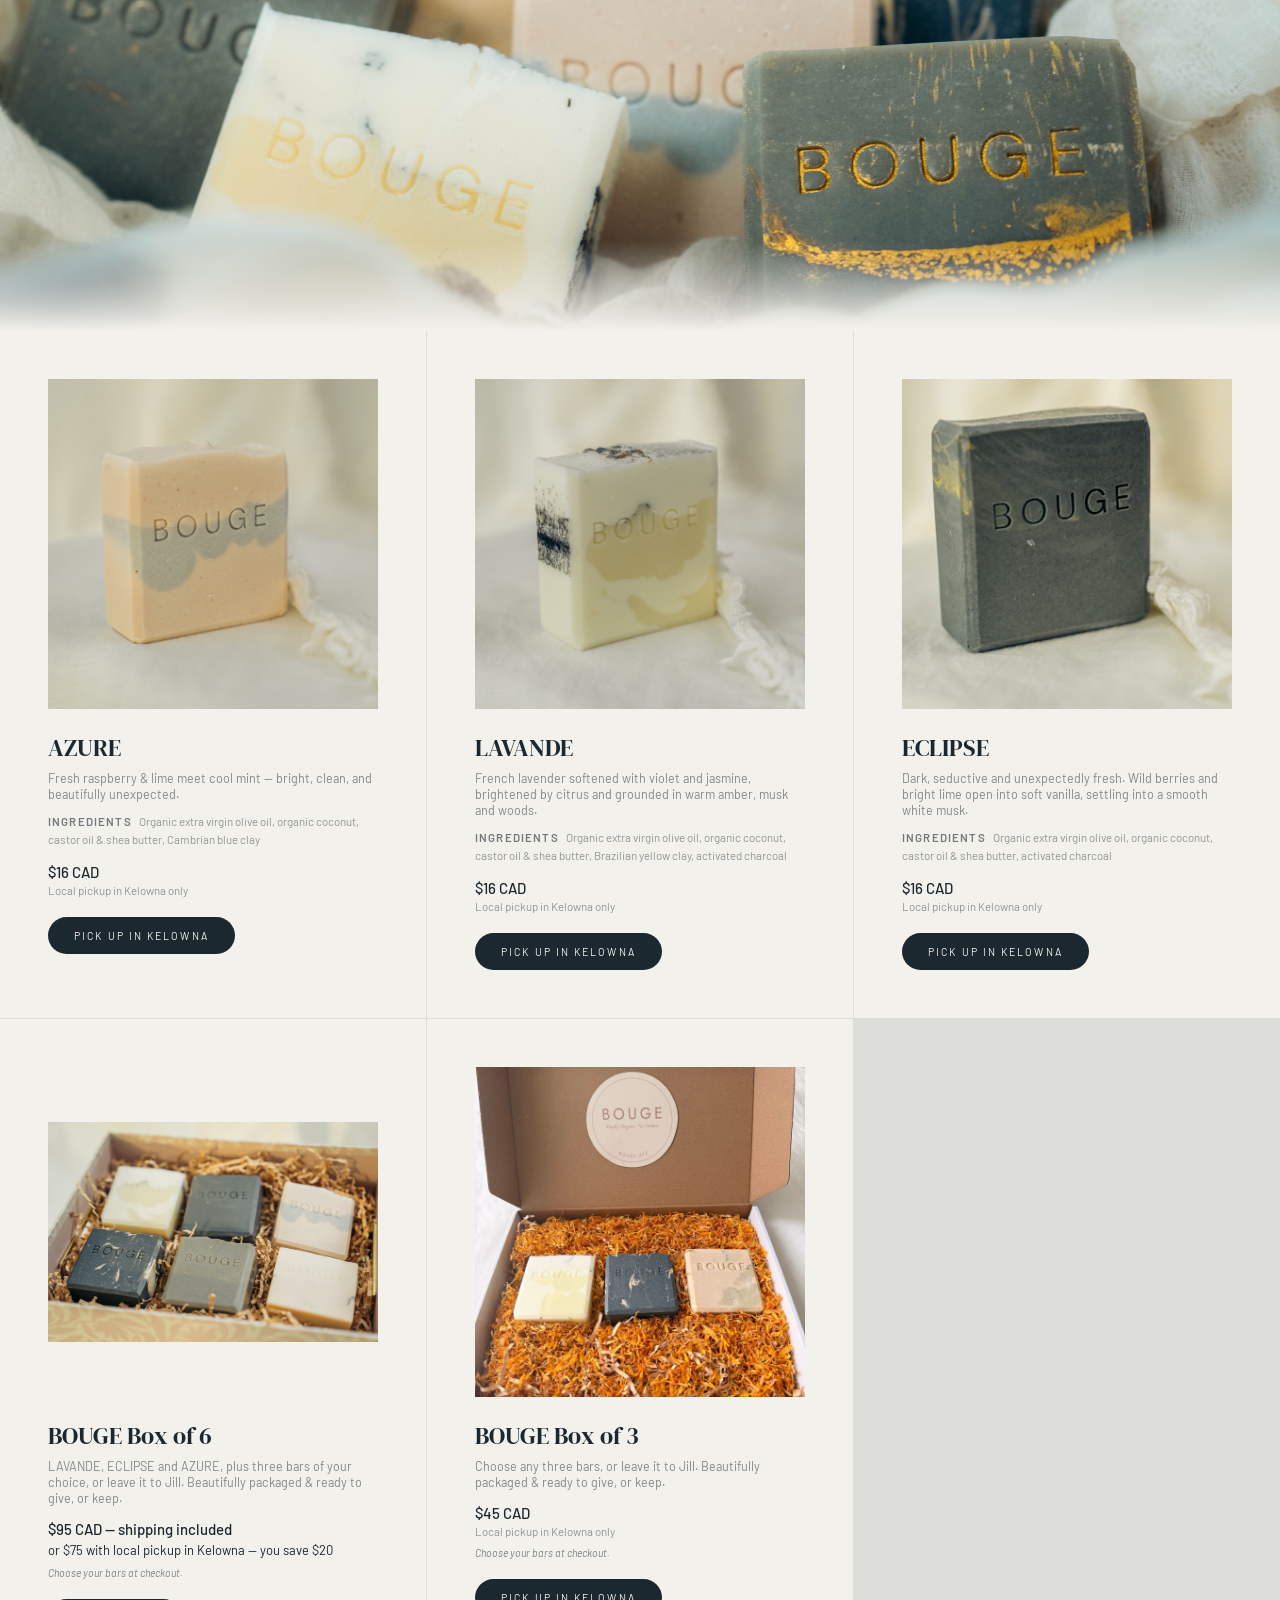
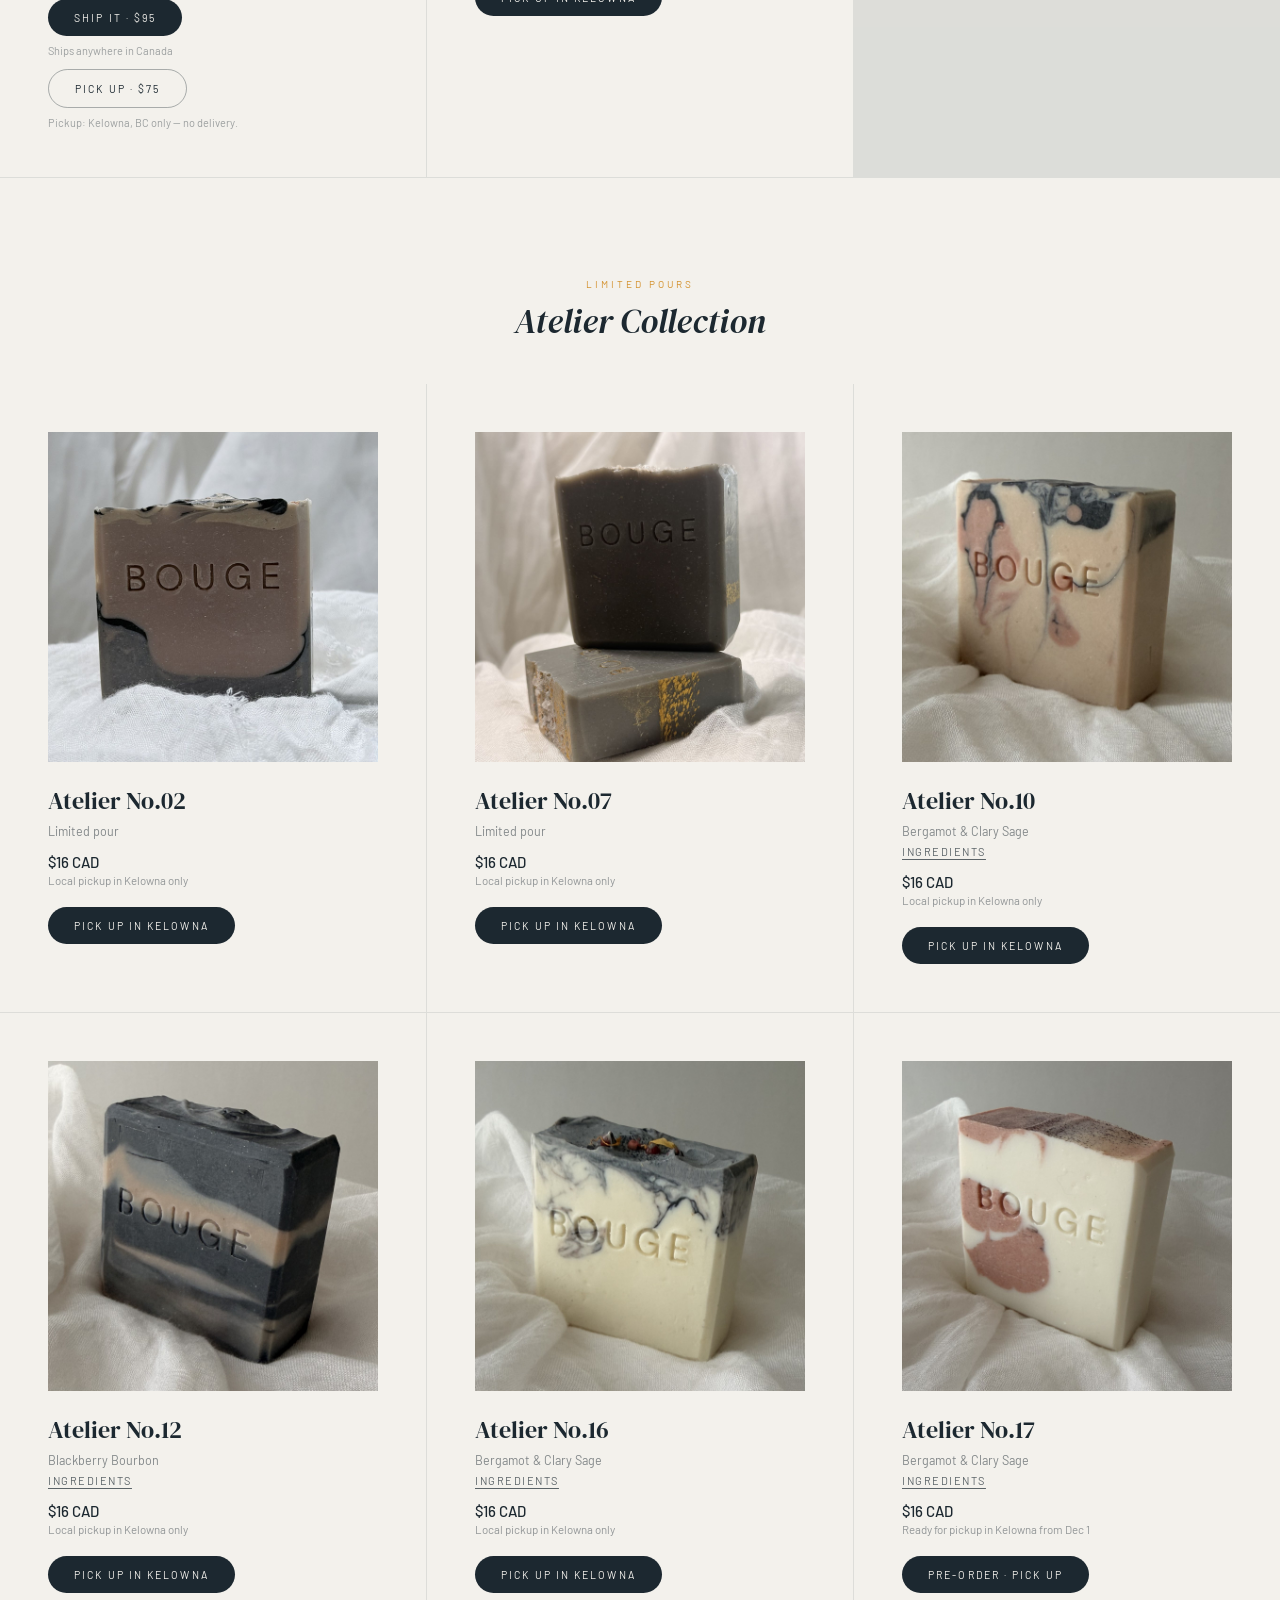
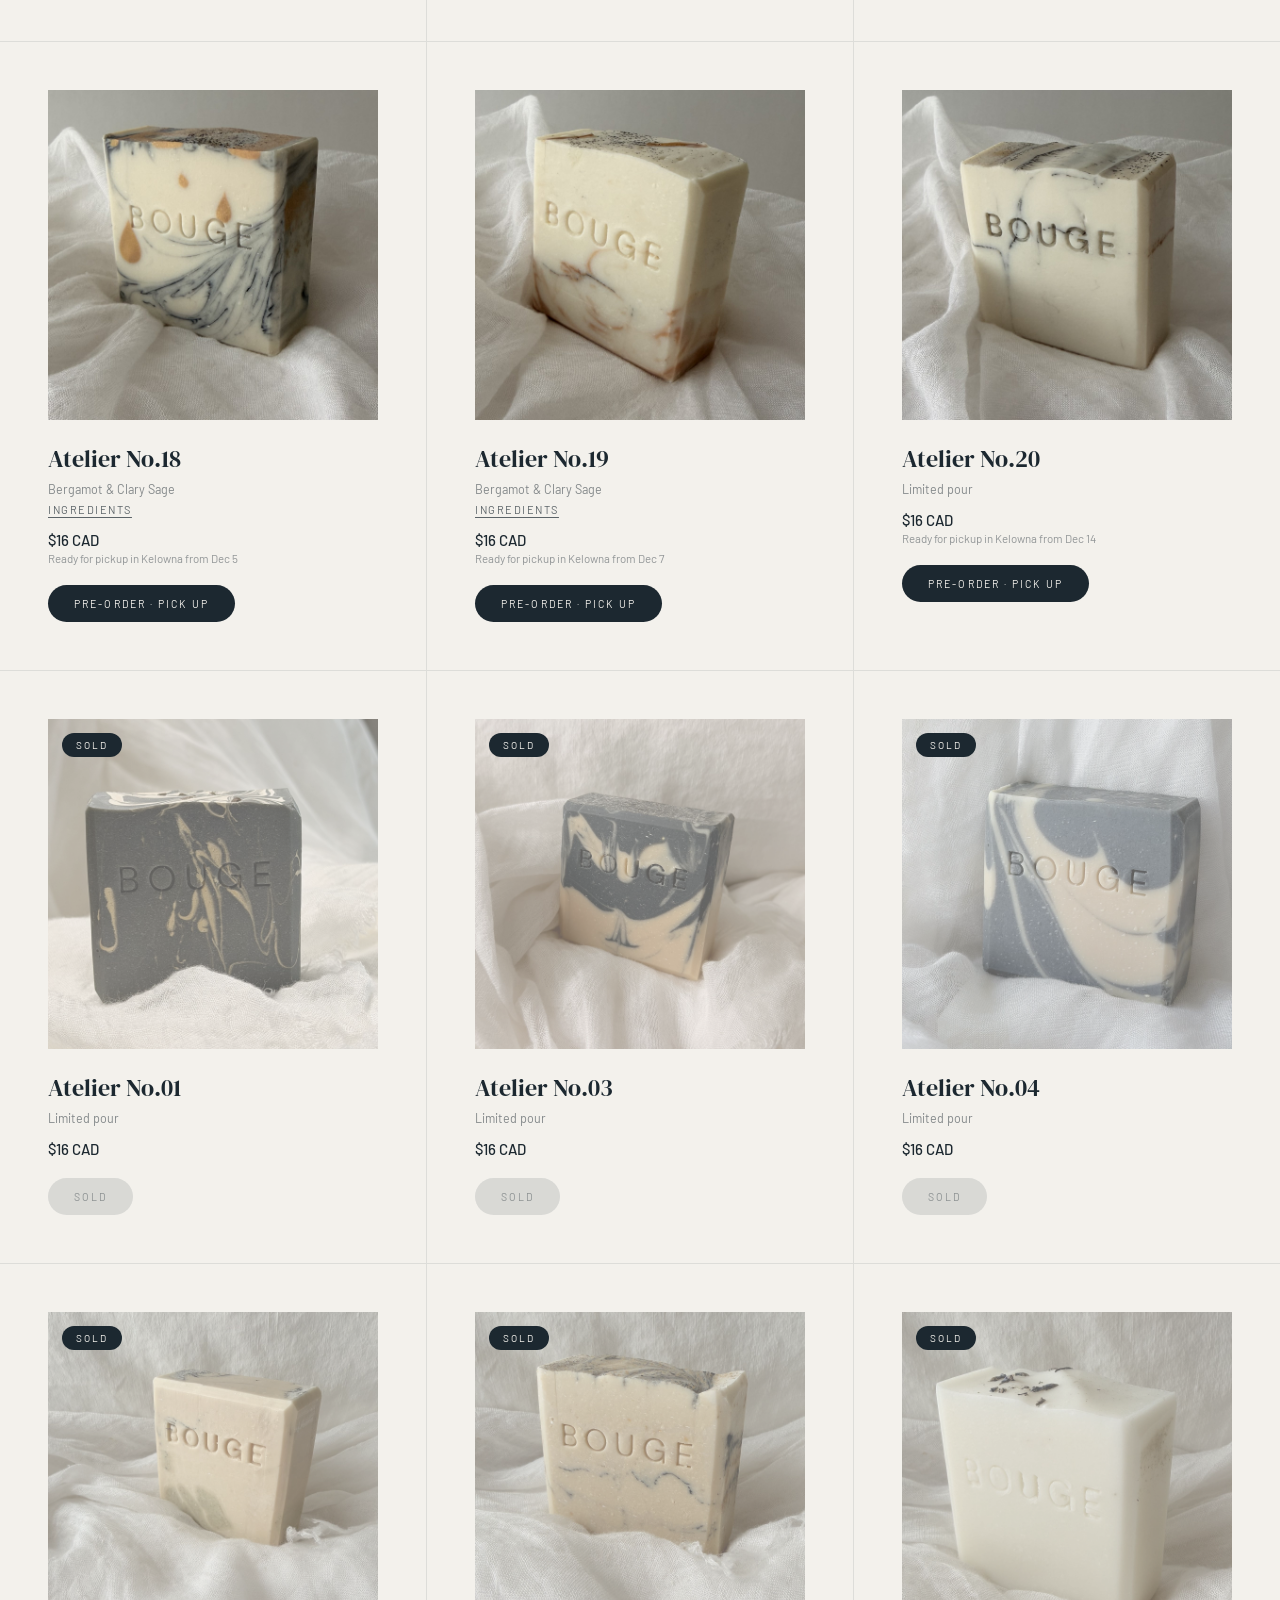
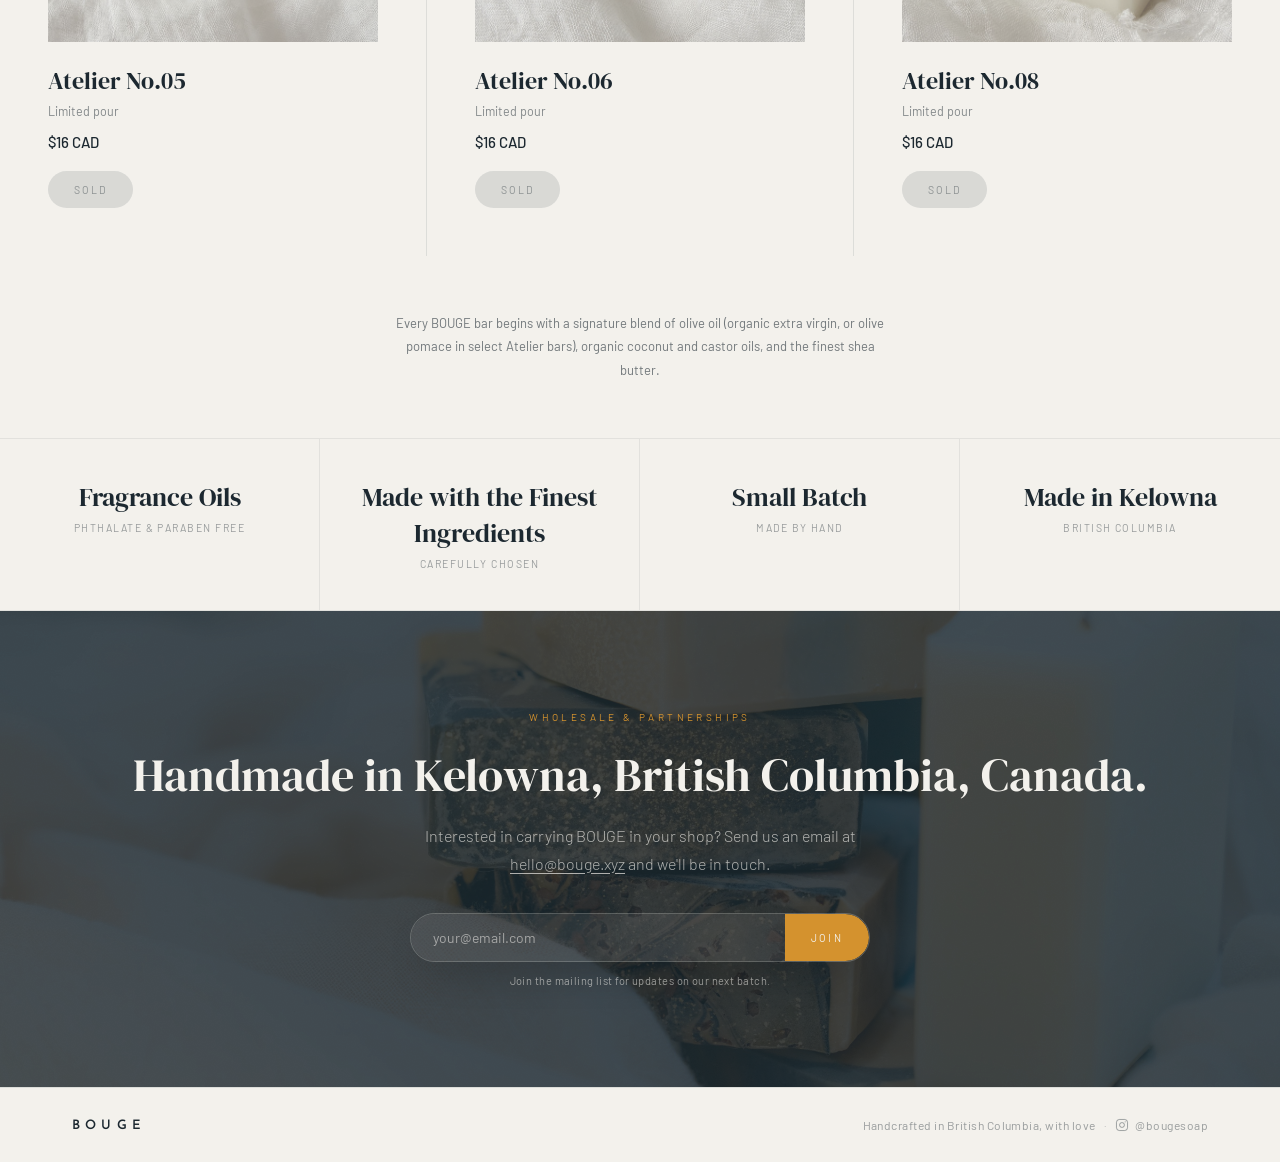
==== commit 3d209241: "Add Atelier No.10, 12, 16-20 (17-20 as pre-orders) Co-Authored-By: Claude Opus 5.5 <noreply@anthropi" ====
--- a/index.html
+++ b/index.html
@@ -283,8 +283,119 @@
       </div>
     </div>
   </div>
+  <!-- ATELIER No.10 — photo IMG_9413 from Jill, added 2026-11-16. Stripe prod_VdunoxVOoVRz8K / plink_1Uccy2K5HjcCzJ5GTB3txoh6. -->
+  <div class="product-card reveal">
+    <div class="product-card__media">
+      <img class="product-card__img" src="assets/images/product-atelier-10.jpg" alt="BOUGE Atelier No.10 soap, blush bar with pink and charcoal swirls" loading="lazy">
+    </div>
+    <div class="product-card__name">Atelier No.10</div>
+    <div class="product-card__subtitle">Bergamot &amp; Clary Sage</div>
+    <a class="product-card__ingredients-link" href="/atelier-10">Ingredients</a>
+    <div class="product-card__price">$16 CAD</div>
+    <div class="product-card__shipping-note">Local pickup in Kelowna only</div>
+    <div class="product-card__actions">
+      <div class="product-card__action-col">
+        <a class="product-card__buy" href="https://buy.stripe.com/aFa28s4Aw3jkajp87U1RC0z">Pick Up in Kelowna</a>
+      </div>
+    </div>
+  </div>
+  <!-- ATELIER No.12 — photo IMG_9417 from Jill, added 2026-11-16. Stripe prod_Vdun4l3mxs9uiO / plink_1Uccy4K5HjcCzJ5GoQyVggv9. -->
+  <div class="product-card reveal reveal--delay-3">
+    <div class="product-card__media">
+      <img class="product-card__img" src="assets/images/product-atelier-12.jpg" alt="BOUGE Atelier No.12 soap, charcoal bar with peach and grey stripes" loading="lazy">
+    </div>
+    <div class="product-card__name">Atelier No.12</div>
+    <div class="product-card__subtitle">Blackberry Bourbon</div>
+    <a class="product-card__ingredients-link" href="/atelier-12">Ingredients</a>
+    <div class="product-card__price">$16 CAD</div>
+    <div class="product-card__shipping-note">Local pickup in Kelowna only</div>
+    <div class="product-card__actions">
+      <div class="product-card__action-col">
+        <a class="product-card__buy" href="https://buy.stripe.com/bJefZi7MI6vw2QXag21RC0A">Pick Up in Kelowna</a>
+      </div>
+    </div>
+  </div>
+  <!-- ATELIER No.16 — photo IMG_9407 from Jill, added 2026-11-16. Stripe prod_VdunM3d28t0nYq / plink_1Uccy6K5HjcCzJ5GDQMA7nt6. -->
+  <div class="product-card reveal">
+    <div class="product-card__media">
+      <img class="product-card__img" src="assets/images/product-atelier-16.jpg" alt="BOUGE Atelier No.16 soap, cream bar with a charcoal marbled top and dried botanicals" loading="lazy">
+    </div>
+    <div class="product-card__name">Atelier No.16</div>
+    <div class="product-card__subtitle">Bergamot &amp; Clary Sage</div>
+    <a class="product-card__ingredients-link" href="/atelier-16">Ingredients</a>
+    <div class="product-card__price">$16 CAD</div>
+    <div class="product-card__shipping-note">Local pickup in Kelowna only</div>
+    <div class="product-card__actions">
+      <div class="product-card__action-col">
+        <a class="product-card__buy" href="https://buy.stripe.com/9B6eVe0kg4nobntewi1RC0B">Pick Up in Kelowna</a>
+      </div>
+    </div>
+  </div>
+  <!-- ATELIER No.17 — photo IMG_9412 from Jill, added 2026-11-16. Stripe prod_VdundIjBodQTkL / plink_1Uccy8K5HjcCzJ5GXac0mskb. -->
+  <div class="product-card reveal reveal--delay-3">
+    <div class="product-card__media">
+      <img class="product-card__img" src="assets/images/product-atelier-17.jpg" alt="BOUGE Atelier No.17 soap, cream bar with pink clay swirls" loading="lazy">
+    </div>
+    <div class="product-card__name">Atelier No.17</div>
+    <div class="product-card__subtitle">Bergamot &amp; Clary Sage</div>
+    <a class="product-card__ingredients-link" href="/atelier-17">Ingredients</a>
+    <div class="product-card__price">$16 CAD</div>
+    <div class="product-card__shipping-note">Ready for pickup in Kelowna from Dec 1</div>
+    <div class="product-card__actions">
+      <div class="product-card__action-col">
+        <a class="product-card__buy" href="https://buy.stripe.com/00wcN68QMg66dvBgEq1RC0C">Pre-order · Pick Up</a>
+      </div>
+    </div>
+  </div>
+  <!-- ATELIER No.18 — photo IMG_9406 from Jill, added 2026-11-16. Stripe prod_VdunHTgggvECai / plink_1UccyAK5HjcCzJ5GVHC41PHz. -->
+  <div class="product-card reveal">
+    <div class="product-card__media">
+      <img class="product-card__img" src="assets/images/product-atelier-18.jpg" alt="BOUGE Atelier No.18 soap, cream bar with charcoal marbling and gold drops" loading="lazy">
+    </div>
+    <div class="product-card__name">Atelier No.18</div>
+    <div class="product-card__subtitle">Bergamot &amp; Clary Sage</div>
+    <a class="product-card__ingredients-link" href="/atelier-18">Ingredients</a>
+    <div class="product-card__price">$16 CAD</div>
+    <div class="product-card__shipping-note">Ready for pickup in Kelowna from Dec 5</div>
+    <div class="product-card__actions">
+      <div class="product-card__action-col">
+        <a class="product-card__buy" href="https://buy.stripe.com/8x24gA7MIcTU77d5ZM1RC0D">Pre-order · Pick Up</a>
+      </div>
+    </div>
+  </div>
+  <!-- ATELIER No.19 — photo IMG_9409 from Jill, added 2026-11-16. Stripe prod_VdunD5JICh5F6g / plink_1UccyCK5HjcCzJ5GrAFikFDB. -->
+  <div class="product-card reveal reveal--delay-3">
+    <div class="product-card__media">
+      <img class="product-card__img" src="assets/images/product-atelier-19.jpg" alt="BOUGE Atelier No.19 soap, cream bar with peach and charcoal swirls" loading="lazy">
+    </div>
+    <div class="product-card__name">Atelier No.19</div>
+    <div class="product-card__subtitle">Bergamot &amp; Clary Sage</div>
+    <a class="product-card__ingredients-link" href="/atelier-19">Ingredients</a>
+    <div class="product-card__price">$16 CAD</div>
+    <div class="product-card__shipping-note">Ready for pickup in Kelowna from Dec 7</div>
+    <div class="product-card__actions">
+      <div class="product-card__action-col">
+        <a class="product-card__buy" href="https://buy.stripe.com/7sY6oI1ok0783V1coa1RC0E">Pre-order · Pick Up</a>
+      </div>
+    </div>
+  </div>
+  <!-- ATELIER No.20 — photo IMG_9405 from Jill, added 2026-11-16. Stripe prod_VdunleY5QS4PsJ / plink_1UccyDK5HjcCzJ5GiEJpgZ8d. -->
+  <div class="product-card reveal">
+    <div class="product-card__media">
+      <img class="product-card__img" src="assets/images/product-atelier-20.jpg" alt="BOUGE Atelier No.20 soap, cream bar with fine charcoal veining" loading="lazy">
+    </div>
+    <div class="product-card__name">Atelier No.20</div>
+    <div class="product-card__subtitle">Limited pour</div>
+    <div class="product-card__price">$16 CAD</div>
+    <div class="product-card__shipping-note">Ready for pickup in Kelowna from Dec 14</div>
+    <div class="product-card__actions">
+      <div class="product-card__action-col">
+        <a class="product-card__buy" href="https://buy.stripe.com/00weVe2so6vwdvB1Jw1RC0F">Pre-order · Pick Up</a>
+      </div>
+    </div>
+  </div>
   <!-- ATELIER No.01 — photo IMG_8102 from Jill. SOLD 2026-11-15 (Jill). Pickup link deactivated in Stripe. -->
-  <div class="product-card reveal product-card--sold">
+  <div class="product-card reveal reveal--delay-3 product-card--sold">
     <div class="product-card__media">
       <span class="product-card__sold-tag">Sold</span>
       <img class="product-card__img" src="assets/images/product-atelier-01.jpg" alt="BOUGE Atelier No.01 soap, charcoal bar with gold and cream swirls" loading="lazy">
@@ -299,7 +410,7 @@
     </div>
   </div>
   <!-- ATELIER No.03 — photo IMG_8184 from Jill. SOLD 2026-11-15 (Jill). Pickup link deactivated in Stripe. -->
-  <div class="product-card reveal reveal--delay-3 product-card--sold">
+  <div class="product-card reveal product-card--sold">
     <div class="product-card__media">
       <span class="product-card__sold-tag">Sold</span>
       <img class="product-card__img" src="assets/images/product-atelier-03.jpg" alt="BOUGE Atelier No.03 soap, charcoal and peach swirled bar" loading="lazy">
@@ -314,7 +425,7 @@
     </div>
   </div>
   <!-- ATELIER No.04 — photo IMG_8186 from Jill. SOLD 2026-11-15 (Jill). Pickup link deactivated in Stripe. -->
-  <div class="product-card reveal product-card--sold">
+  <div class="product-card reveal reveal--delay-3 product-card--sold">
     <div class="product-card__media">
       <span class="product-card__sold-tag">Sold</span>
       <img class="product-card__img" src="assets/images/product-atelier-04.jpg" alt="BOUGE Atelier No.04 soap, charcoal and cream swirled bar" loading="lazy">
@@ -329,7 +440,7 @@
     </div>
   </div>
   <!-- ATELIER No.05 — photo IMG_8182 from Jill. SOLD 2026-11-15 (Jill). Pickup link deactivated in Stripe. -->
-  <div class="product-card reveal reveal--delay-3 product-card--sold">
+  <div class="product-card reveal product-card--sold">
     <div class="product-card__media">
       <span class="product-card__sold-tag">Sold</span>
       <img class="product-card__img" src="assets/images/product-atelier-05.jpg" alt="BOUGE Atelier No.05 soap, blush bar with sage clay detail" loading="lazy">
@@ -344,7 +455,7 @@
     </div>
   </div>
   <!-- ATELIER No.06 — photo IMG_8178 from Jill. SOLD 2026-11-15 (Jill). Pickup link deactivated in Stripe. -->
-  <div class="product-card reveal product-card--sold">
+  <div class="product-card reveal reveal--delay-3 product-card--sold">
     <div class="product-card__media">
       <span class="product-card__sold-tag">Sold</span>
       <img class="product-card__img" src="assets/images/product-atelier-06.jpg" alt="BOUGE Atelier No.06 soap, cream bar with charcoal veining" loading="lazy">
@@ -359,7 +470,7 @@
     </div>
   </div>
   <!-- ATELIER No.08 — photo IMG_8175 from Jill. SOLD 2026-11-15 (Jill). Pickup link deactivated in Stripe. -->
-  <div class="product-card reveal reveal--delay-3 product-card--sold">
+  <div class="product-card reveal product-card--sold">
     <div class="product-card__media">
       <span class="product-card__sold-tag">Sold</span>
       <img class="product-card__img" src="assets/images/product-atelier-08.jpg" alt="BOUGE Atelier No.08 soap, ivory bar topped with dried botanicals" loading="lazy">
--- a/styles/style.css
+++ b/styles/style.css
@@ -1346,3 +1346,17 @@
     text-align: left;
   }
 }
+
+/* Link to a bar's full ingredient page (Atelier cards, 2026-11-16) */
+.product-card__ingredients-link {
+  display: inline-block;
+  margin-top: 6px;
+  font-size: 11px;
+  letter-spacing: 0.14em;
+  text-transform: uppercase;
+  color: var(--color-slate);
+  text-decoration: underline;
+  text-underline-offset: 3px;
+  opacity: 0.7;
+}
+.product-card__ingredients-link:hover { color: var(--color-amber); opacity: 1; }
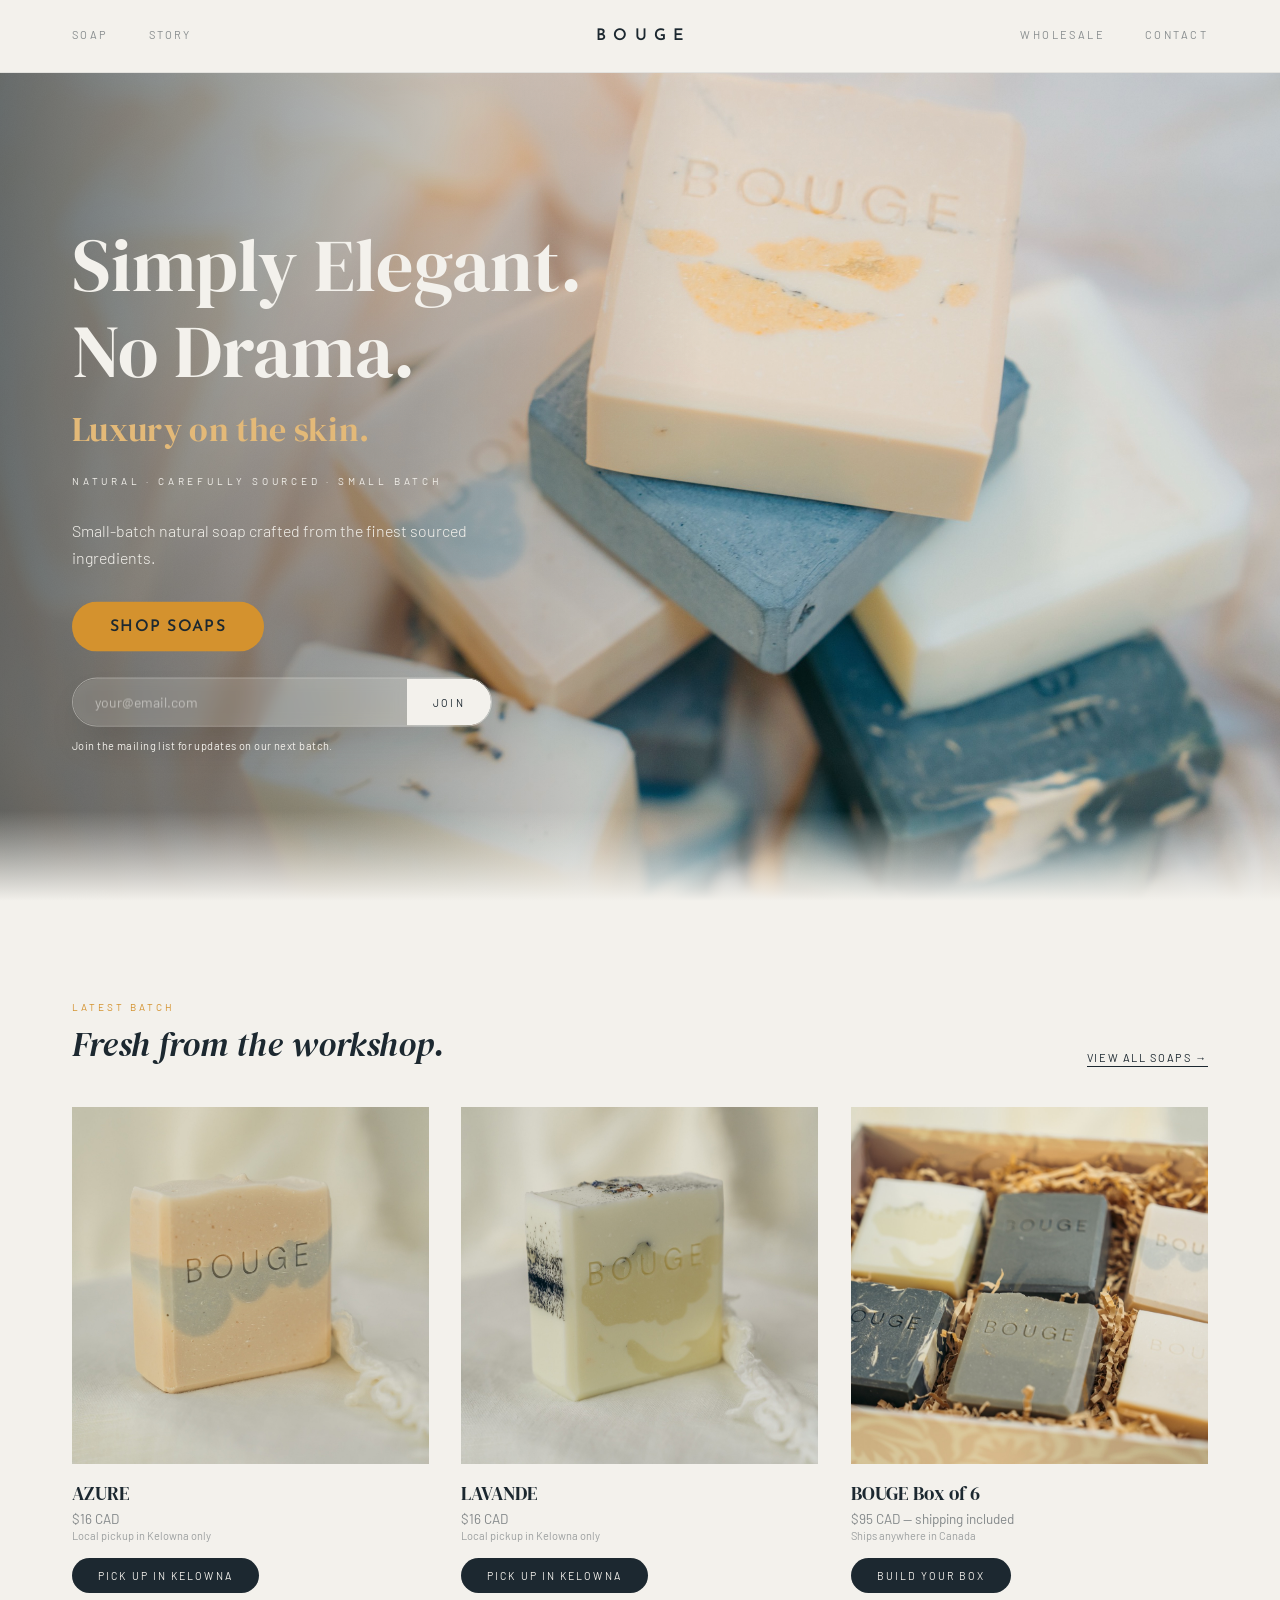
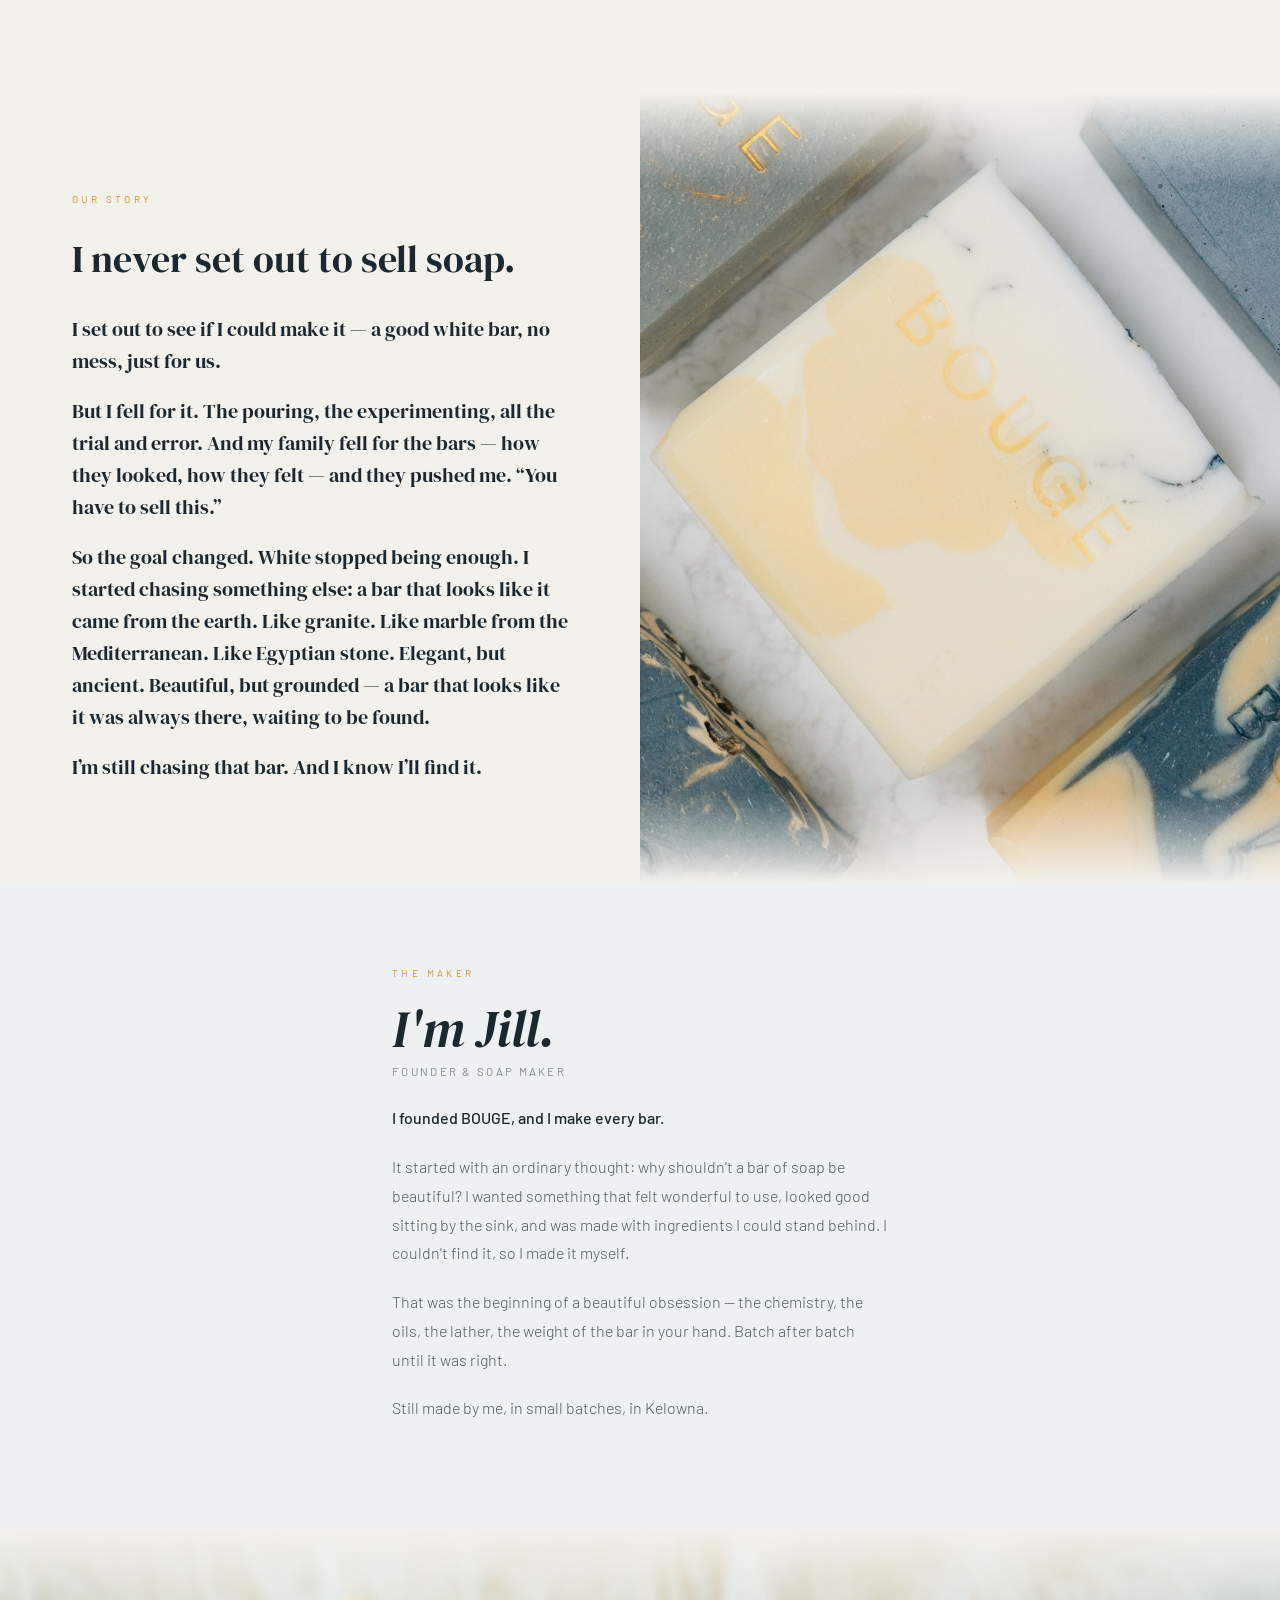
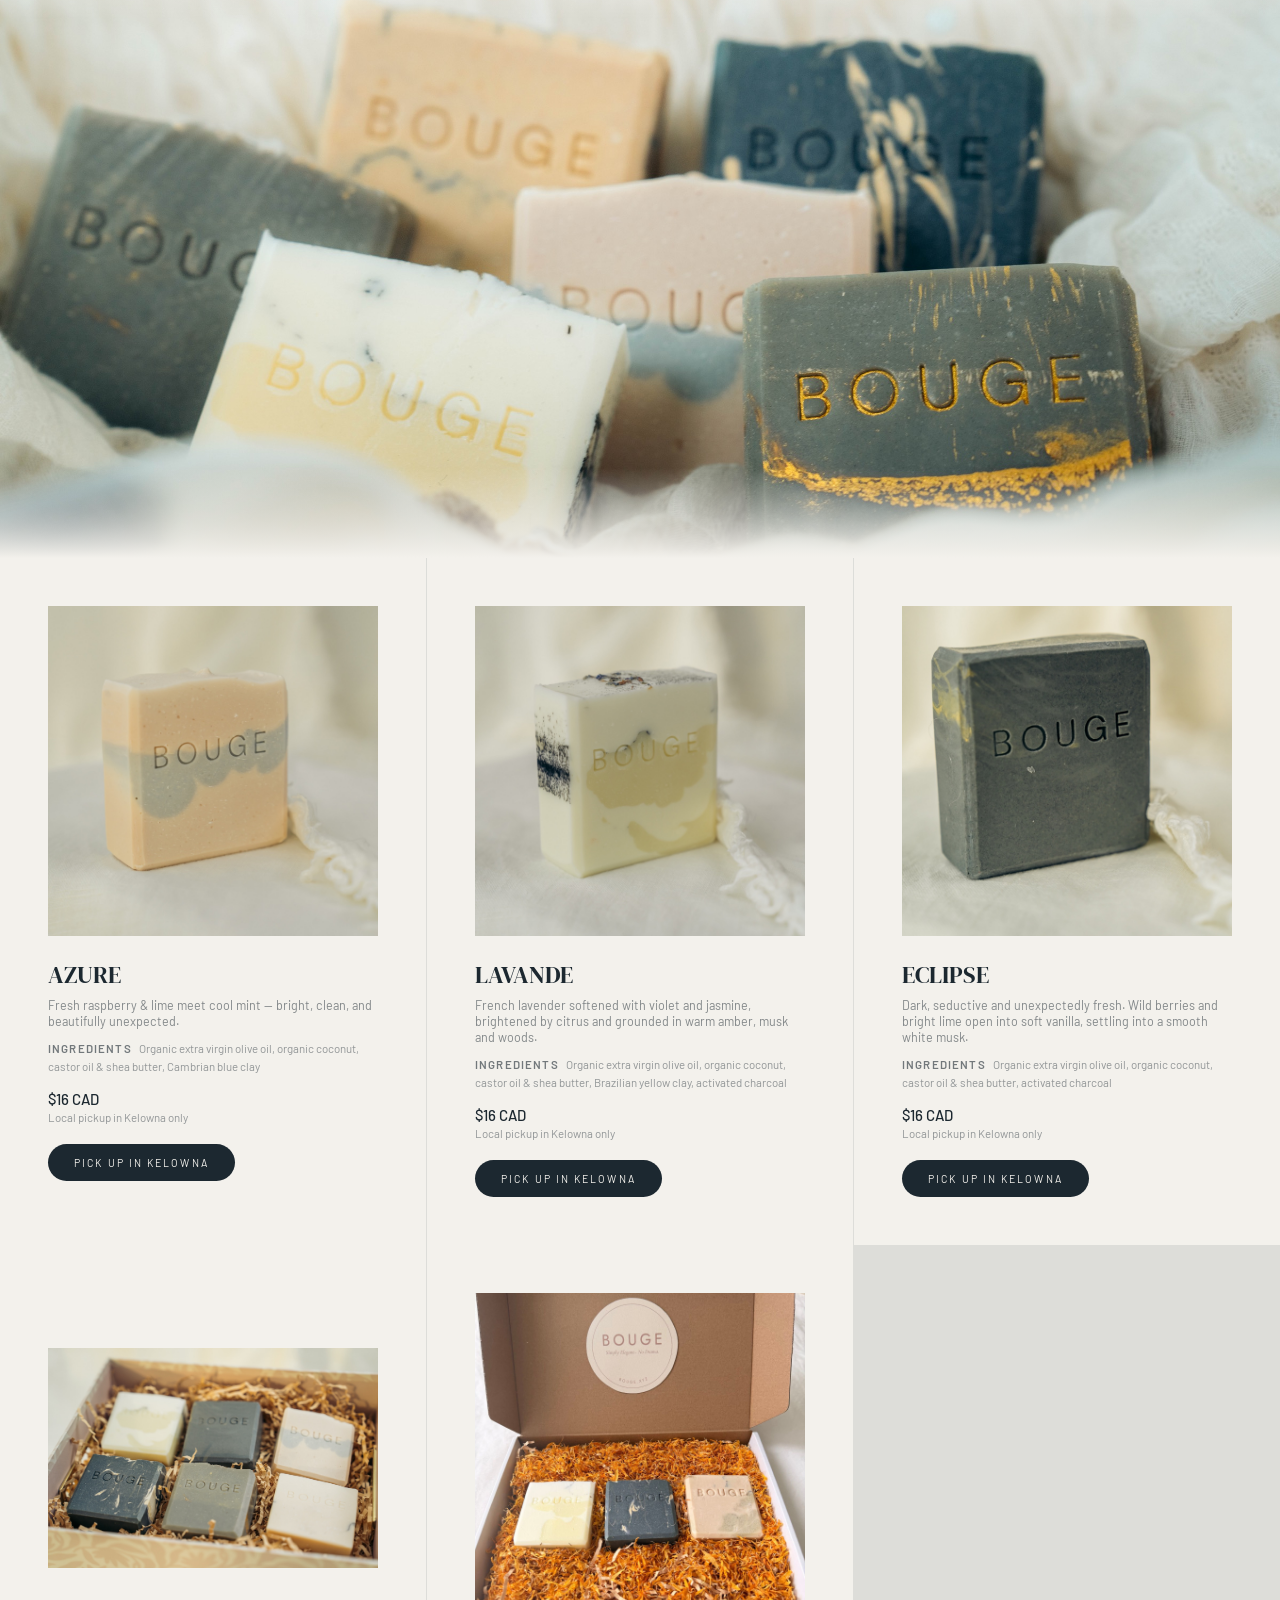
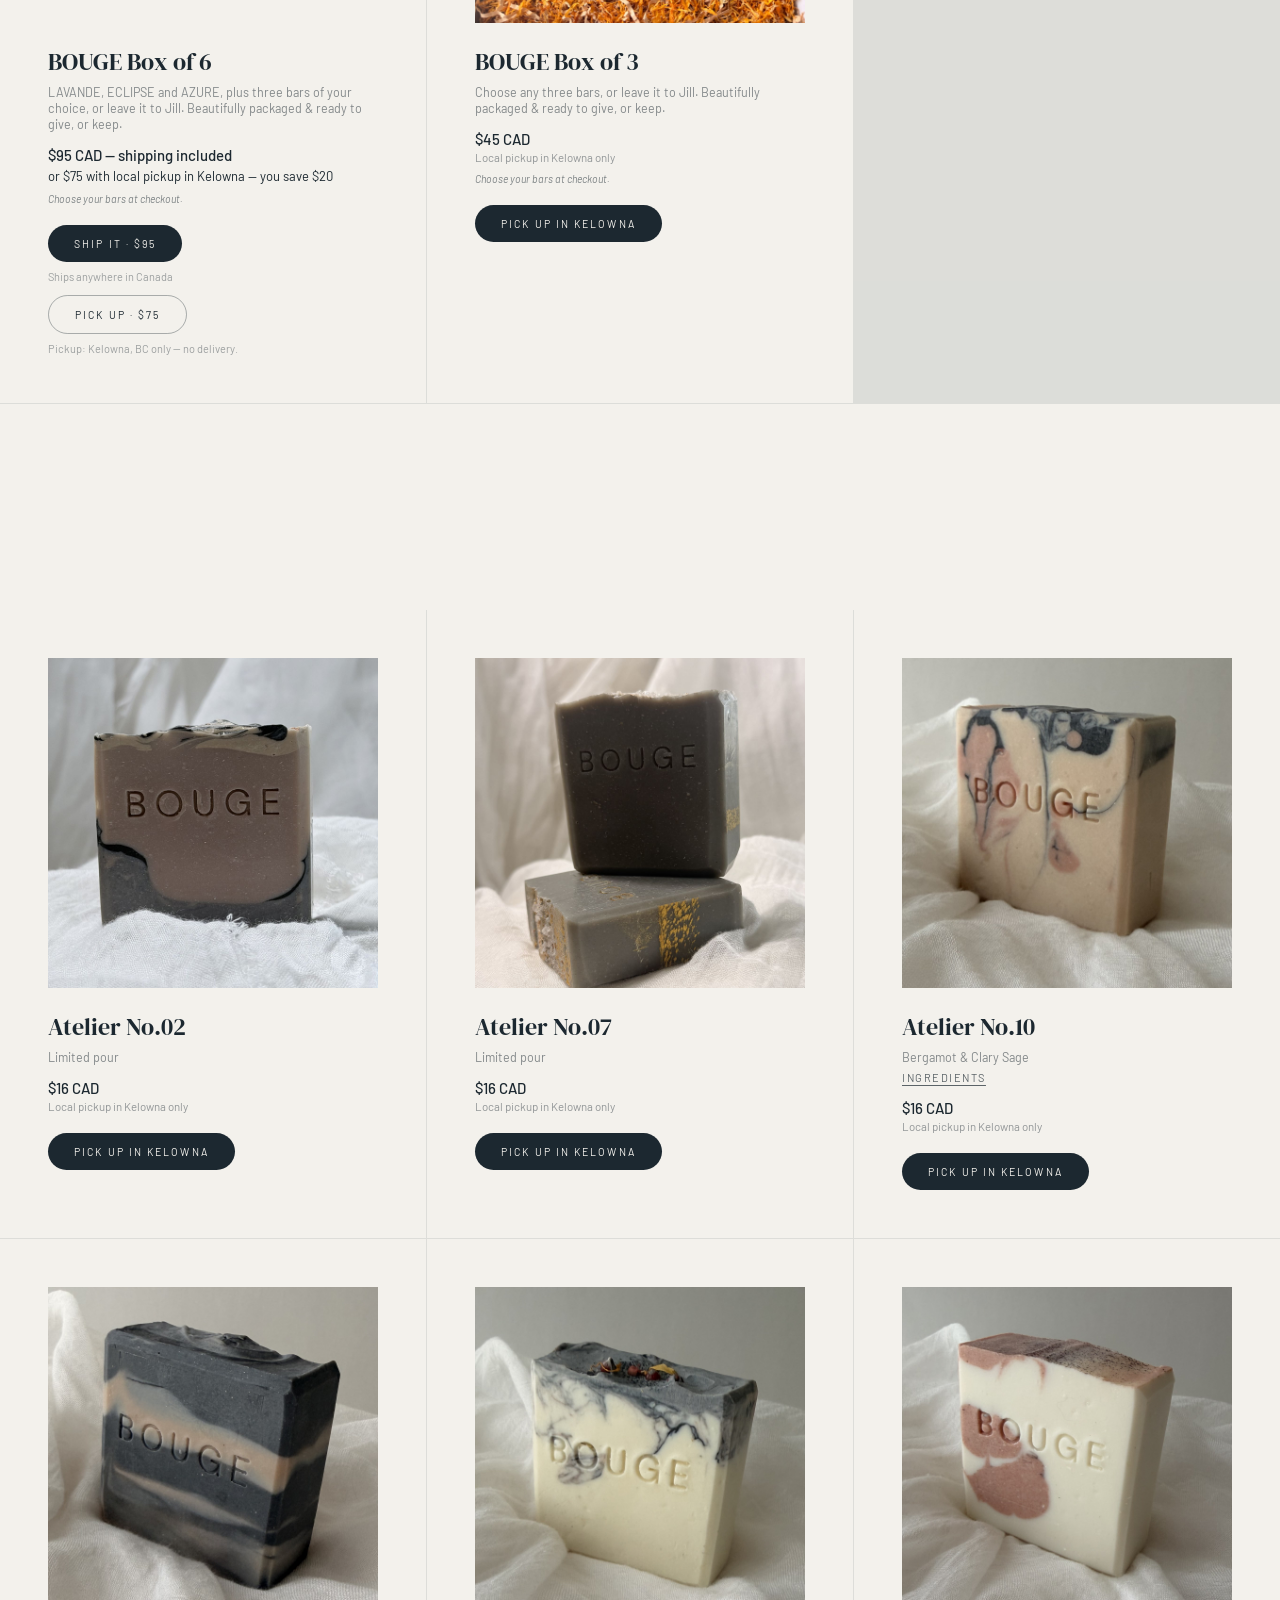
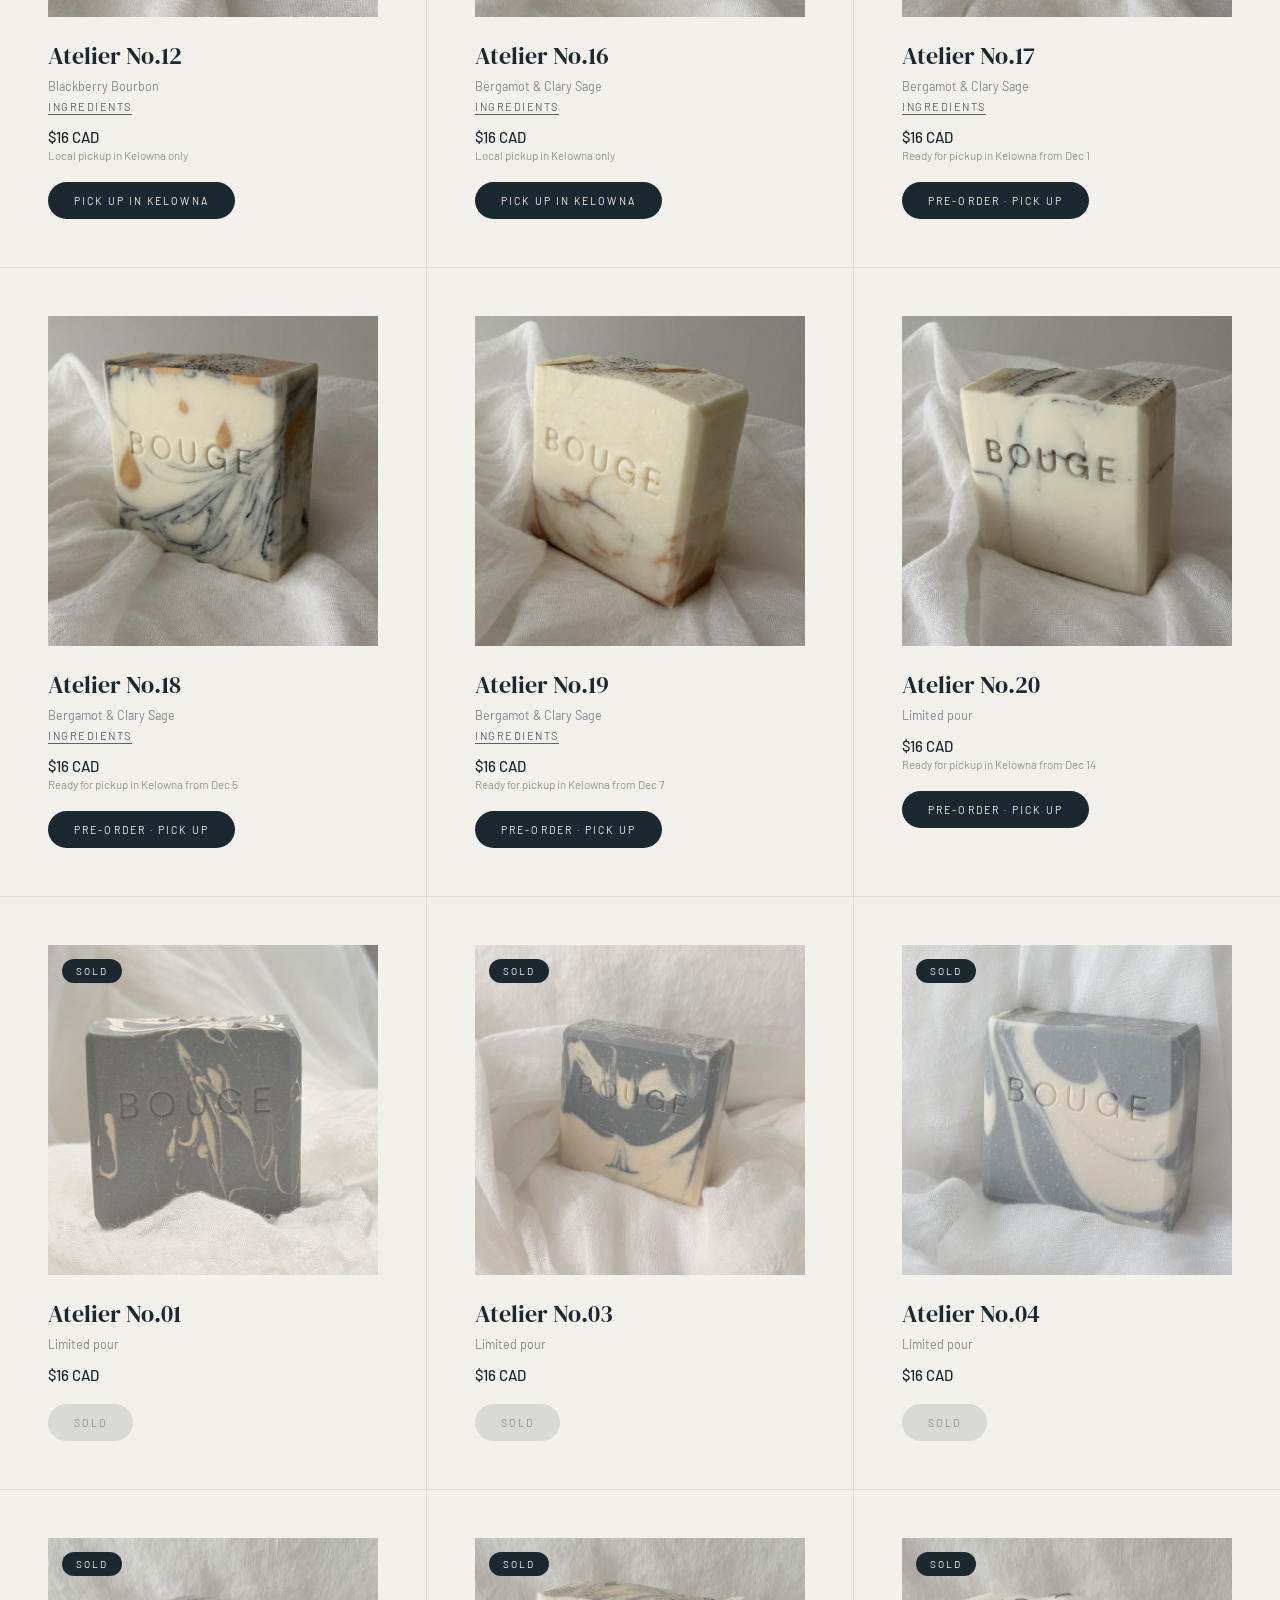
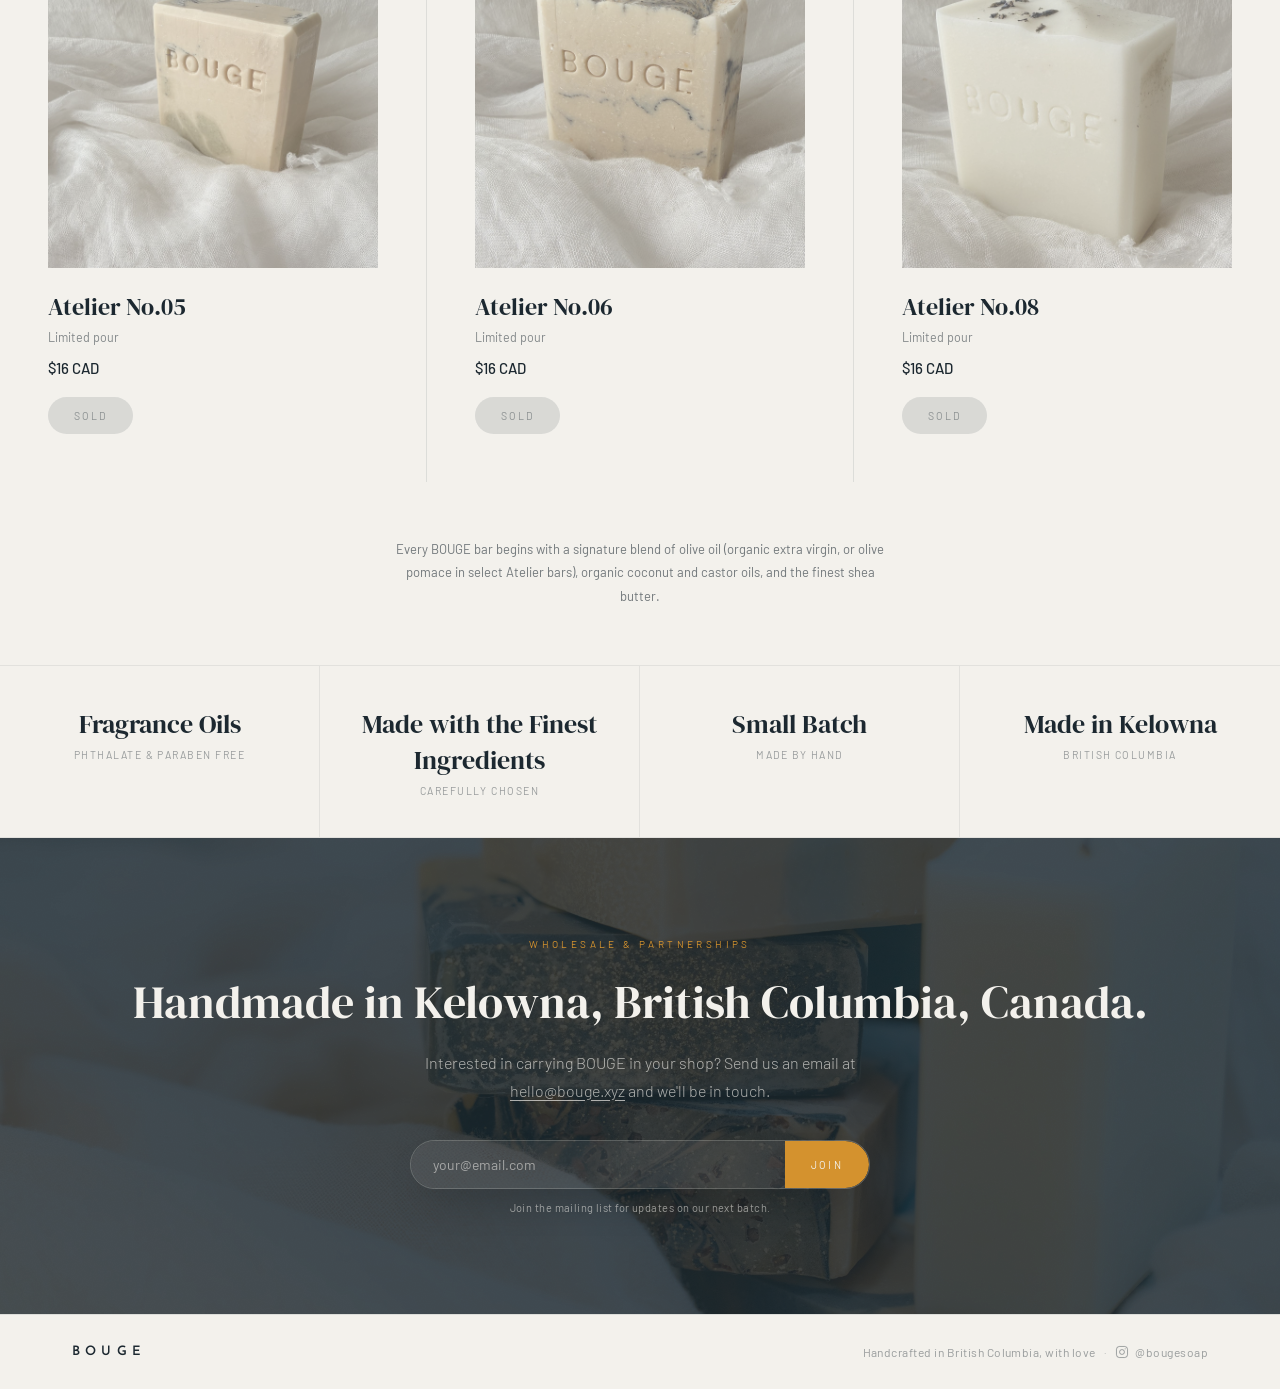
==== commit cdcb0665: "Our story: Jill's full story Co-Authored-By: Claude Opus 5.5 <noreply@anthropic.com>" ====
--- a/index.html
+++ b/index.html
@@ -124,7 +124,11 @@
 <div class="story" id="story">
   <div class="story__text reveal">
     <div class="story__label">Our story</div>
-    <p class="story__quote">BOUGE began with a simple search for a beautiful bar of soap: luxurious without being extravagant, crafted with care, and a pleasure to reach for every day.</p>
+    <p class="story__quote">I never set out to sell soap.</p>
+    <p class="story__paragraph">I set out to see if I could make it — a good white bar, no mess, just for us.</p>
+    <p class="story__paragraph">But I fell for it. The pouring, the experimenting, all the trial and error. And my family fell for the bars — how they looked, how they felt — and they pushed me. “You have to sell this.”</p>
+    <p class="story__paragraph">So the goal changed. White stopped being enough. I started chasing something else: a bar that looks like it came from the earth. Like granite. Like marble from the Mediterranean. Like Egyptian stone. Elegant, but ancient. Beautiful, but grounded — a bar that looks like it was always there, waiting to be found.</p>
+    <p class="story__paragraph">I’m still chasing that bar. And I know I’ll find it.</p>
   </div>
   <div class="story__media reveal reveal--delay-1 fade-edge fade-edge--top fade-edge--bottom">
     <img src="assets/images/story.jpg" alt="BOUGE soaps">
--- a/styles/style.css
+++ b/styles/style.css
@@ -599,6 +599,17 @@
   font-weight: 400;
 }
 
+.story__paragraph {
+  font-family: var(--font-display);
+  font-size: clamp(17px, 2.2vw, 20px);
+  line-height: 1.6;
+  margin: 18px 0 0;
+}
+
+.story__quote + .story__paragraph {
+  margin-top: 26px;
+}
+
 .story__media {
   overflow: hidden;
   height: 320px;
